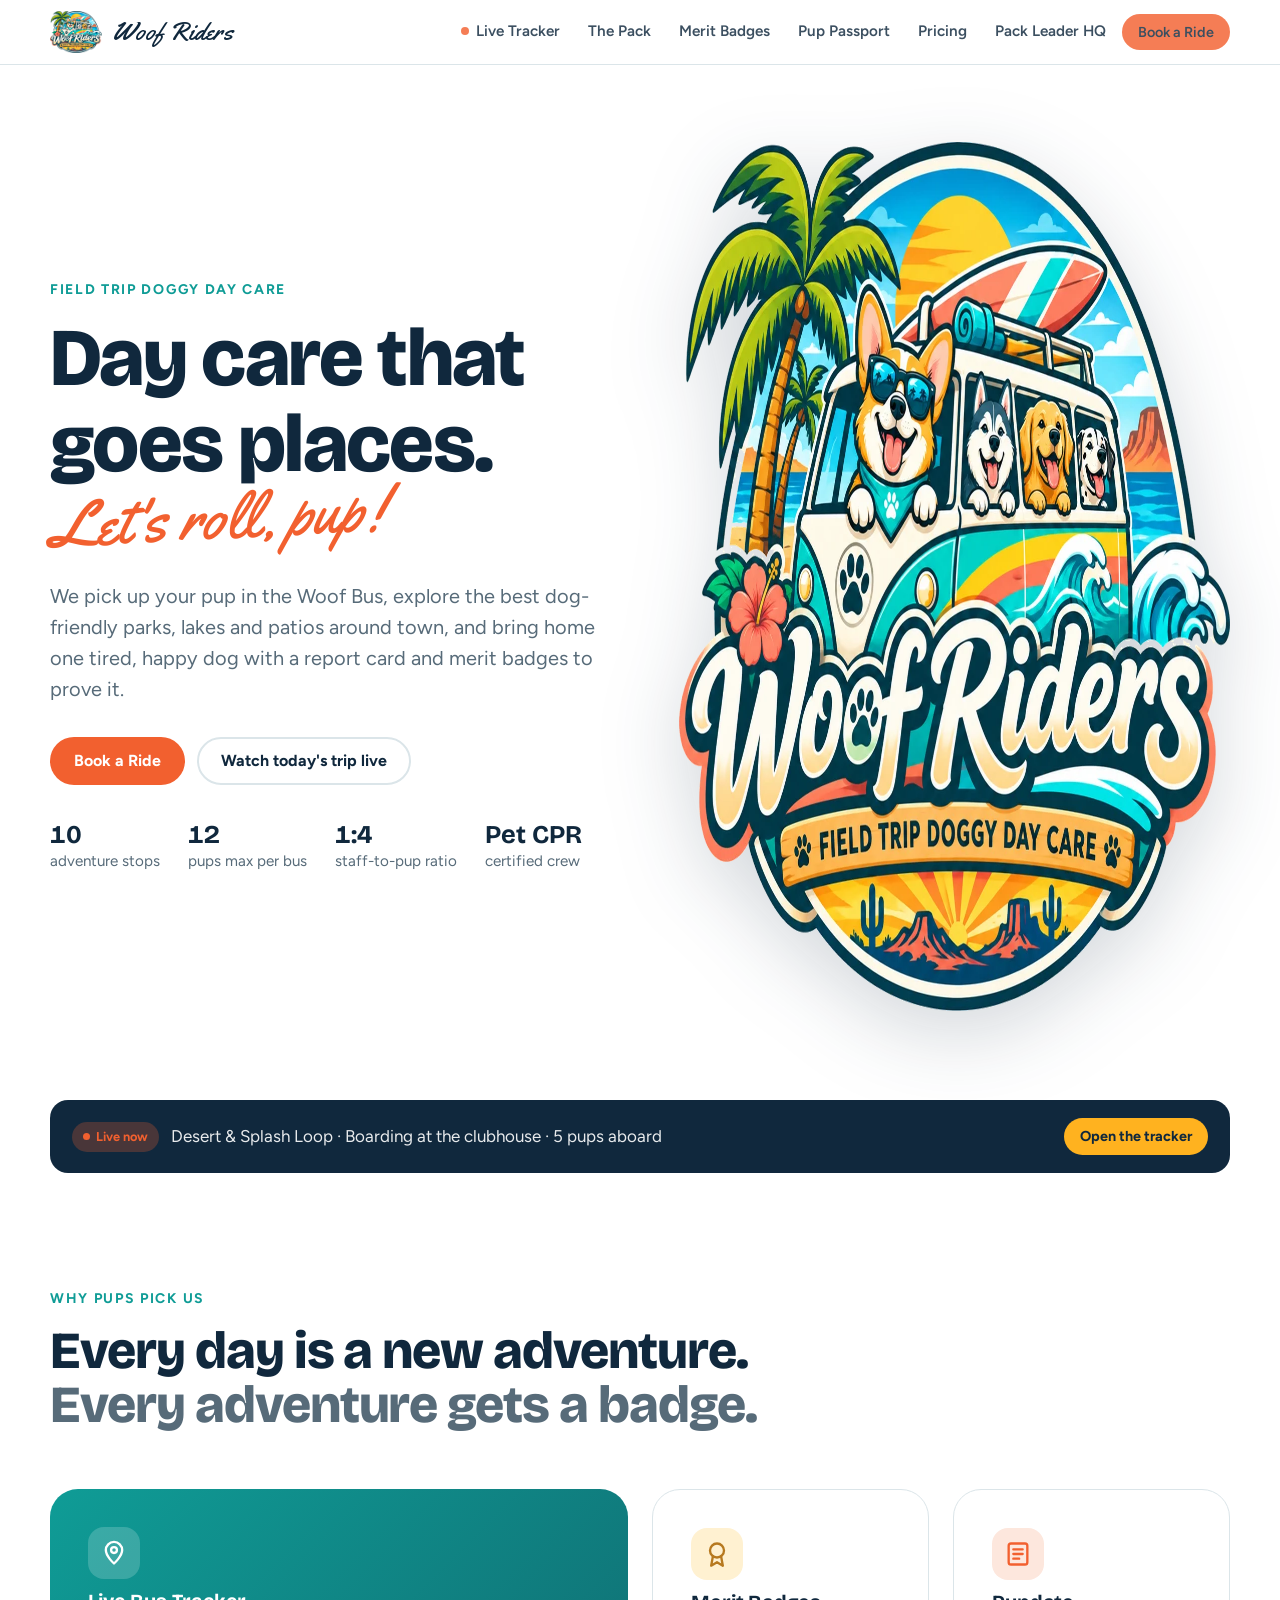
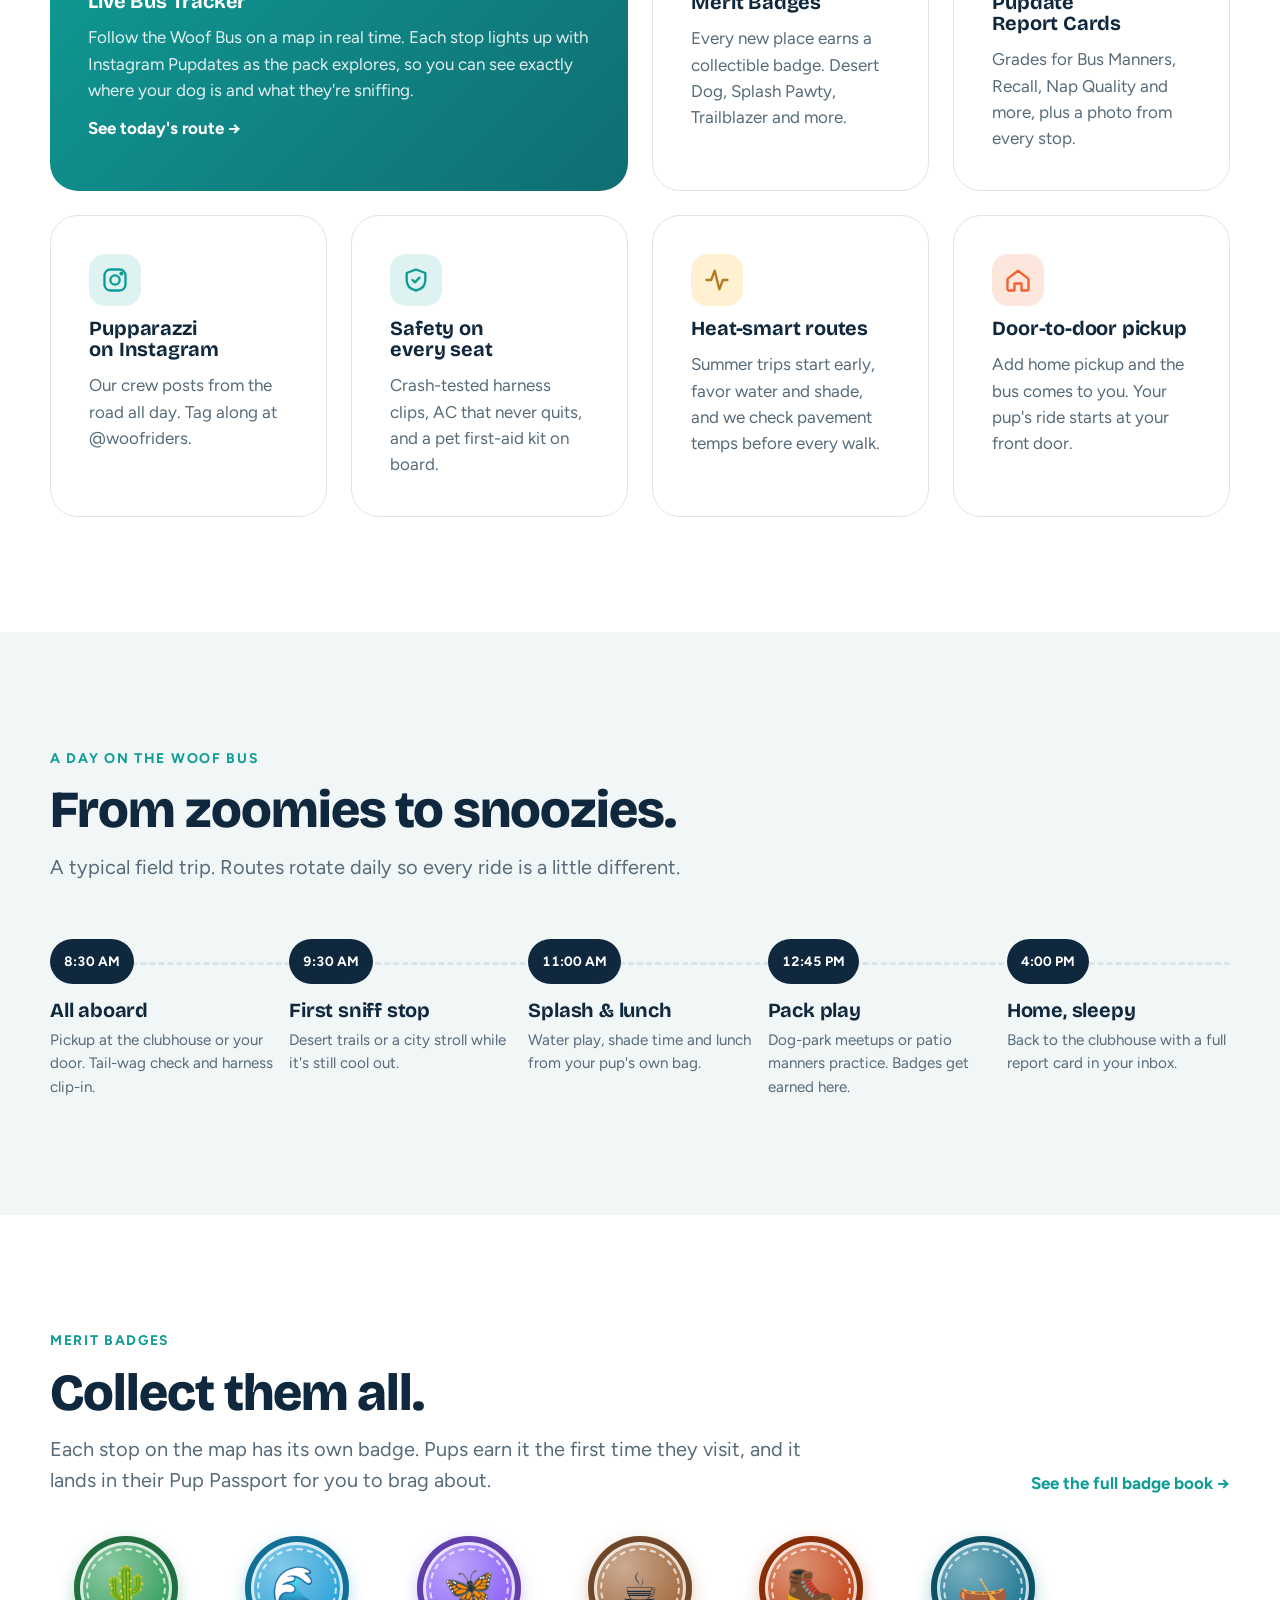
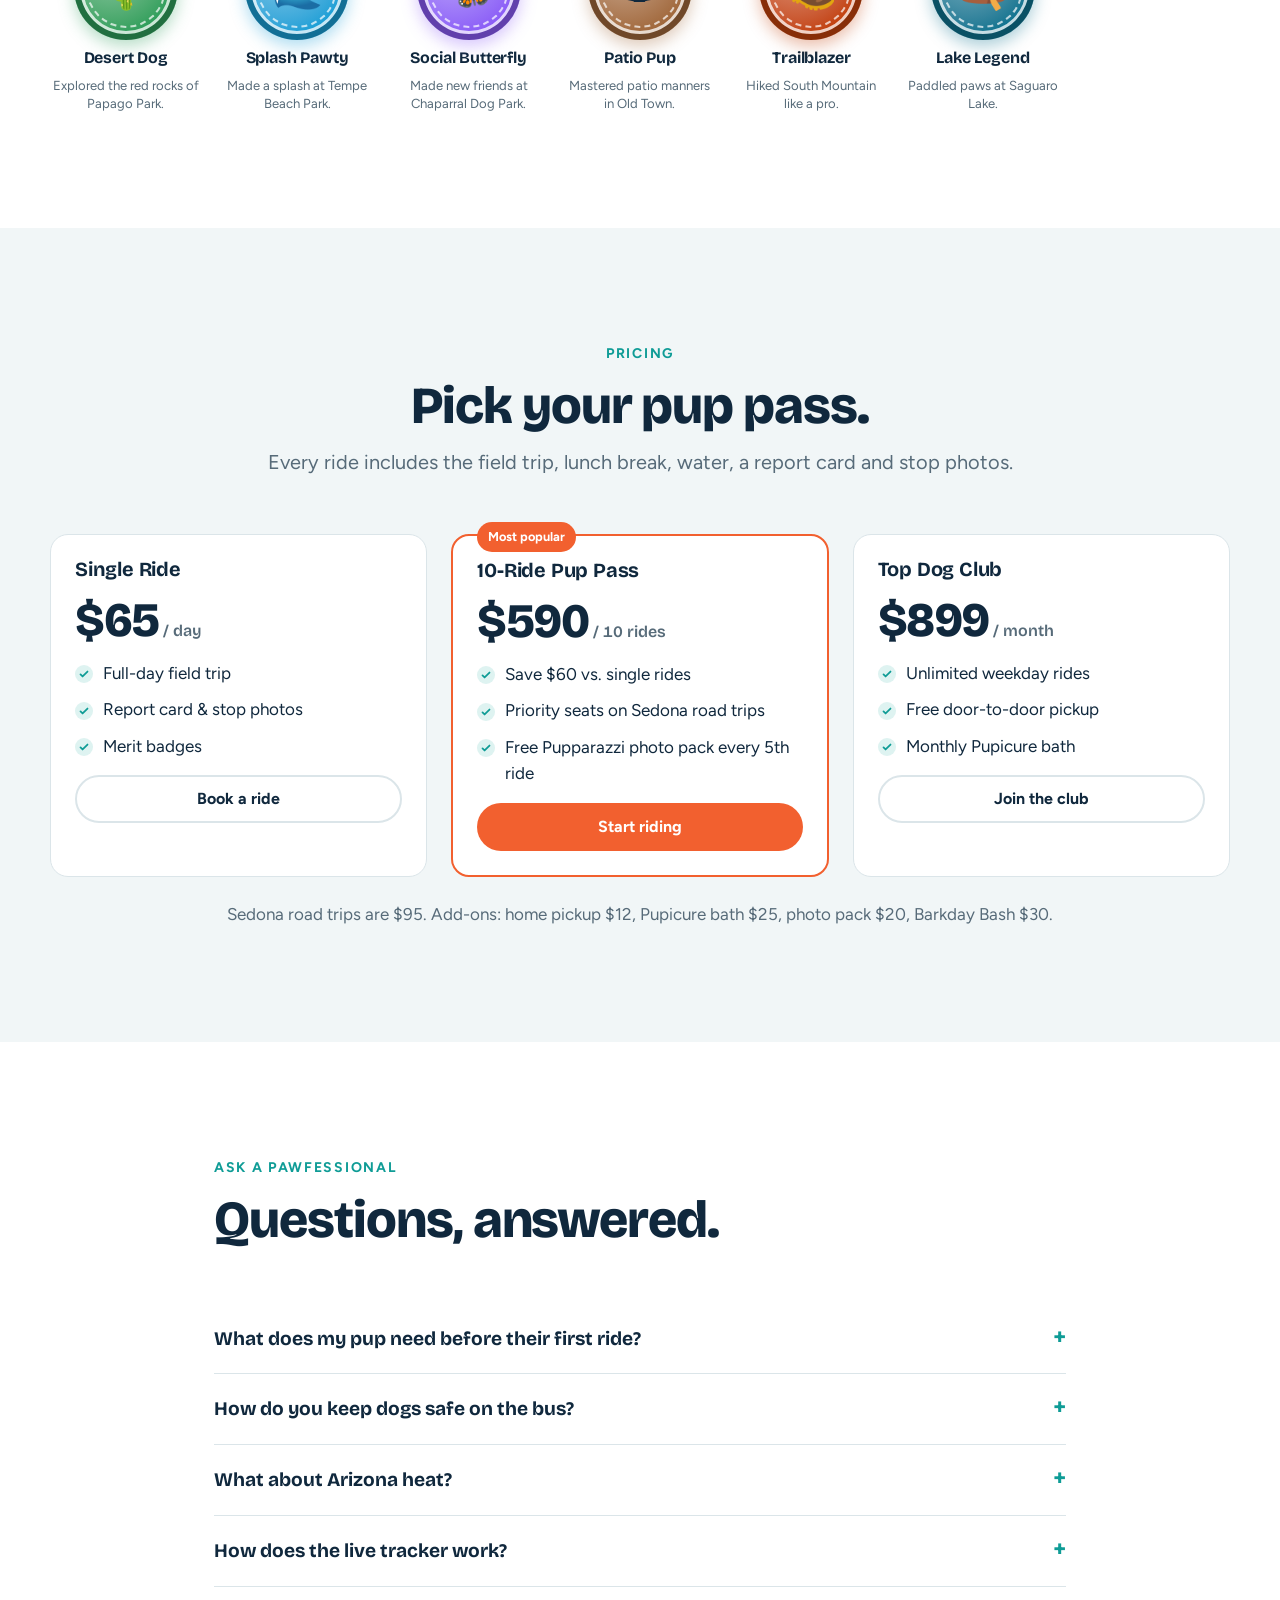
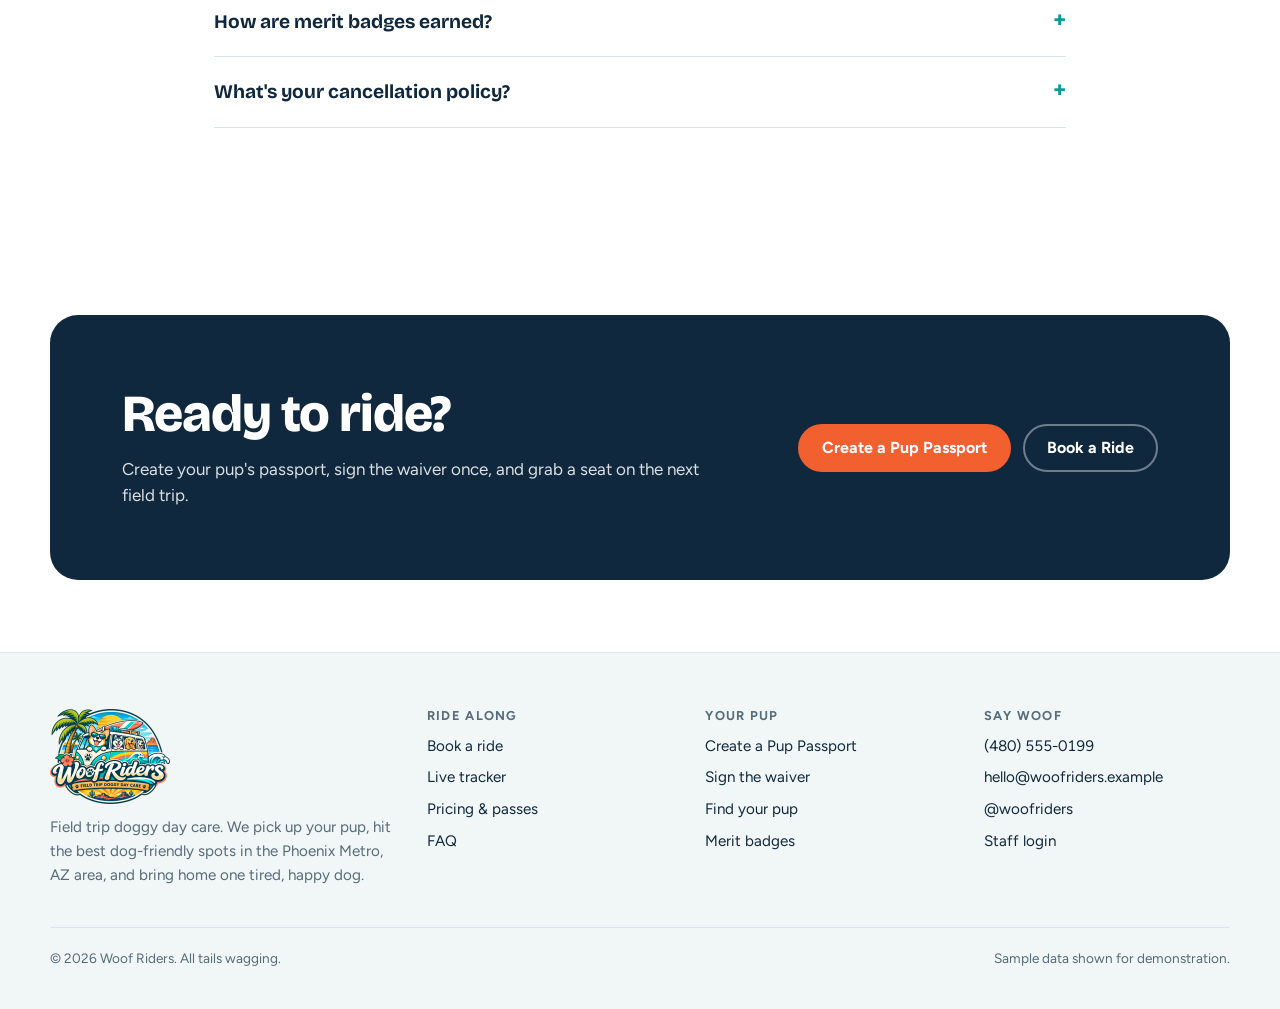
==== index.html @ adb3bfac "Build Woof Riders website Static multi-page site for Woof Riders field trip doggy day care: home, li" ====
<!doctype html>
<html lang="en">
<head>
<meta charset="utf-8">
<meta name="viewport" content="width=device-width, initial-scale=1, viewport-fit=cover">
<title>Woof Riders</title>
<meta name="claude:viewport-fit-sides" content="cover">
<meta name="description" content="Woof Riders is field trip doggy day care: we pick up your pup in the Woof Bus and explore the best dog-friendly spots around town. Live bus tracker, report cards and merit badges.">
<link rel="icon" href="assets/favicon.png">
<link rel="preconnect" href="https://fonts.googleapis.com">
<link rel="preconnect" href="https://fonts.gstatic.com" crossorigin>
<link rel="stylesheet" href="https://fonts.googleapis.com/css2?family=Bricolage+Grotesque:opsz,wght@12..96,600;12..96,700;12..96,800&family=Figtree:wght@400;500;600;700&family=Yellowtail&display=swap">
<link rel="stylesheet" href="css/styles.css">
</head>
<body>
<div id="site-header"></div>

<main>
  <section class="hero">
    <div class="wrap hero-grid">
      <div>
        <p class="eyebrow">Field trip doggy day care</p>
        <h1 style="margin-top:14px">Day care that<br>goes places.<span class="script">Let's roll, pup!</span></h1>
        <p class="lede">We pick up your pup in the Woof Bus, explore the best dog-friendly parks, lakes and patios around town, and bring home one tired, happy dog with a report card and merit badges to prove it.</p>
        <div class="row">
          <a class="btn" href="book.html">Book a Ride</a>
          <a class="btn ghost" href="tracker.html">Watch today's trip live</a>
        </div>
        <div class="trust-row">
          <div><strong class="num">10</strong>adventure stops</div>
          <div><strong class="num">12</strong>pups max per bus</div>
          <div><strong class="num">1:4</strong>staff-to-pup ratio</div>
          <div><strong>Pet CPR</strong>certified crew</div>
        </div>
      </div>
      <div class="hero-art">
        <div class="sun-disc"></div>
        <img src="assets/logo.webp" alt="Woof Riders logo: a corgi in sunglasses, a husky, a golden retriever and a dalmatian riding in a surf van past palm trees and desert mesas" width="1100" height="869">
      </div>
    </div>
  </section>

  <section class="wrap" aria-label="Today's trip">
    <div class="live-strip" id="live-strip">
      <div class="row"><span class="pill live">Live now</span><p id="live-text">Today's field trip is rolling.</p></div>
      <a class="btn small" href="tracker.html">Open the tracker</a>
    </div>
  </section>

  <section class="band">
    <div class="wrap">
      <div class="section-head">
        <p class="eyebrow">Why pups pick us</p>
        <h2>Every day is a new adventure.<br><span class="muted">Every adventure gets a badge.</span></h2>
      </div>
      <div class="grid g4">
        <article class="tile feature">
          <div class="icon"><svg viewBox="0 0 24 24" fill="none" stroke="currentColor" stroke-width="2" stroke-linecap="round" stroke-linejoin="round"><path d="M12 21s-7-6.2-7-11.5a7 7 0 0 1 14 0C19 14.8 12 21 12 21z"/><circle cx="12" cy="9.5" r="2.5"/></svg></div>
          <h3>Live Bus Tracker</h3>
          <p>Follow the Woof Bus on a map in real time. Each stop lights up with Instagram Pupdates as the pack explores, so you can see exactly where your dog is and what they're sniffing.</p>
          <a class="link-arrow" style="color:#fff" href="tracker.html">See today's route</a>
        </article>
        <article class="tile sun">
          <div class="icon"><svg viewBox="0 0 24 24" fill="none" stroke="currentColor" stroke-width="2" stroke-linecap="round" stroke-linejoin="round"><circle cx="12" cy="9" r="6"/><path d="M8.5 14 7 22l5-3 5 3-1.5-8"/></svg></div>
          <h3>Merit Badges</h3>
          <p>Every new place earns a collectible badge. Desert Dog, Splash Pawty, Trailblazer and more.</p>
        </article>
        <article class="tile sunset">
          <div class="icon"><svg viewBox="0 0 24 24" fill="none" stroke="currentColor" stroke-width="2" stroke-linecap="round" stroke-linejoin="round"><rect x="4" y="3" width="16" height="18" rx="2"/><path d="M8 8h8M8 12h8M8 16h5"/></svg></div>
          <h3>Pupdate Report Cards</h3>
          <p>Grades for Bus Manners, Recall, Nap Quality and more, plus a photo from every stop.</p>
        </article>
        <article class="tile">
          <div class="icon"><svg viewBox="0 0 24 24" fill="none" stroke="currentColor" stroke-width="2" stroke-linecap="round" stroke-linejoin="round"><rect x="3" y="3" width="18" height="18" rx="5"/><circle cx="12" cy="12" r="4"/><circle cx="17.5" cy="6.5" r=".8" fill="currentColor"/></svg></div>
          <h3>Pupparazzi on Instagram</h3>
          <p>Our crew posts from the road all day. Tag along at @woofriders.</p>
        </article>
        <article class="tile">
          <div class="icon"><svg viewBox="0 0 24 24" fill="none" stroke="currentColor" stroke-width="2" stroke-linecap="round" stroke-linejoin="round"><path d="M12 3 4 6v6c0 5 3.5 8 8 9 4.5-1 8-4 8-9V6l-8-3z"/><path d="m9 12 2 2 4-4"/></svg></div>
          <h3>Safety on every seat</h3>
          <p>Crash-tested harness clips, AC that never quits, and a pet first-aid kit on board.</p>
        </article>
        <article class="tile sun">
          <div class="icon"><svg viewBox="0 0 24 24" fill="none" stroke="currentColor" stroke-width="2" stroke-linecap="round" stroke-linejoin="round"><path d="M3 12h4l3-8 4 16 3-8h4"/></svg></div>
          <h3>Heat-smart routes</h3>
          <p>Summer trips start early, favor water and shade, and we check pavement temps before every walk.</p>
        </article>
        <article class="tile sunset">
          <div class="icon"><svg viewBox="0 0 24 24" fill="none" stroke="currentColor" stroke-width="2" stroke-linecap="round" stroke-linejoin="round"><path d="M3 11 12 4l9 7v9a1 1 0 0 1-1 1h-5v-6H9v6H4a1 1 0 0 1-1-1z"/></svg></div>
          <h3>Door-to-door pickup</h3>
          <p>Add home pickup and the bus comes to you. Your pup's ride starts at your front door.</p>
        </article>
      </div>
    </div>
  </section>

  <section class="band alt">
    <div class="wrap">
      <div class="section-head">
        <p class="eyebrow">A day on the Woof Bus</p>
        <h2>From zoomies to snoozies.</h2>
        <p class="lede">A typical field trip. Routes rotate daily so every ride is a little different.</p>
      </div>
      <div class="day-line">
        <div class="day-stop"><time>8:30 AM</time><h3>All aboard</h3><p>Pickup at the clubhouse or your door. Tail-wag check and harness clip-in.</p></div>
        <div class="day-stop"><time>9:30 AM</time><h3>First sniff stop</h3><p>Desert trails or a city stroll while it's still cool out.</p></div>
        <div class="day-stop"><time>11:00 AM</time><h3>Splash &amp; lunch</h3><p>Water play, shade time and lunch from your pup's own bag.</p></div>
        <div class="day-stop"><time>12:45 PM</time><h3>Pack play</h3><p>Dog-park meetups or patio manners practice. Badges get earned here.</p></div>
        <div class="day-stop"><time>4:00 PM</time><h3>Home, sleepy</h3><p>Back to the clubhouse with a full report card in your inbox.</p></div>
      </div>
    </div>
  </section>

  <section class="band">
    <div class="wrap">
      <div class="row between" style="align-items:end; margin-bottom:40px">
        <div class="section-head" style="margin-bottom:0">
          <p class="eyebrow">Merit badges</p>
          <h2>Collect them all.</h2>
          <p class="lede">Each stop on the map has its own badge. Pups earn it the first time they visit, and it lands in their Pup Passport for you to brag about.</p>
        </div>
        <a class="link-arrow" href="badges.html">See the full badge book</a>
      </div>
      <div class="badge-grid" id="home-badges"></div>
    </div>
  </section>

  <section class="band alt" id="pricing">
    <div class="wrap">
      <div class="section-head center">
        <p class="eyebrow">Pricing</p>
        <h2>Pick your pup pass.</h2>
        <p class="lede">Every ride includes the field trip, lunch break, water, a report card and stop photos.</p>
      </div>
      <div class="grid g3">
        <div class="card price-card">
          <h3>Single Ride</h3>
          <p class="price num">$65<small> / day</small></p>
          <ul><li>Full-day field trip</li><li>Report card &amp; stop photos</li><li>Merit badges</li></ul>
          <a class="btn ghost" href="book.html">Book a ride</a>
        </div>
        <div class="card price-card best">
          <span class="pill">Most popular</span>
          <h3>10-Ride Pup Pass</h3>
          <p class="price num">$590<small> / 10 rides</small></p>
          <ul><li>Save $60 vs. single rides</li><li>Priority seats on Sedona road trips</li><li>Free Pupparazzi photo pack every 5th ride</li></ul>
          <a class="btn" href="book.html">Start riding</a>
        </div>
        <div class="card price-card">
          <h3>Top Dog Club</h3>
          <p class="price num">$899<small> / month</small></p>
          <ul><li>Unlimited weekday rides</li><li>Free door-to-door pickup</li><li>Monthly Pupicure bath</li></ul>
          <a class="btn ghost" href="book.html">Join the club</a>
        </div>
      </div>
      <p class="muted" style="text-align:center; margin-top:24px">Sedona road trips are $95. Add-ons: home pickup $12, Pupicure bath $25, photo pack $20, Barkday Bash $30.</p>
    </div>
  </section>

  <section class="band" id="faq">
    <div class="wrap" style="max-width:900px">
      <div class="section-head">
        <p class="eyebrow">Ask a Pawfessional</p>
        <h2>Questions, answered.</h2>
      </div>
      <details class="faq"><summary>What does my pup need before their first ride?</summary><p>A Pup Passport (profile), a signed liability waiver, and current Rabies, DHPP and Bordetella vaccines. Pups should be at least 6 months old, spayed or neutered after 7 months, and comfortable around other dogs. Every new rider does a free 30-minute meet-and-greet first.</p></details>
      <details class="faq"><summary>How do you keep dogs safe on the bus?</summary><p>Every seat has a harness clip-in, the bus is climate controlled, and we never leave pups unattended. Our crew is pet CPR and first-aid certified, and we carry water, cooling towels and a full first-aid kit.</p></details>
      <details class="faq"><summary>What about Arizona heat?</summary><p>From May through September we start earlier, choose water and shaded stops, and check pavement temperature before every walk. If it's too hot for paws, the route changes to indoor and water-based fun.</p></details>
      <details class="faq"><summary>How does the live tracker work?</summary><p>The bus shares its location during trips and our crew posts to Instagram at each stop. Those Pupdates appear right on the map, so you can follow the whole day.</p></details>
      <details class="faq"><summary>How are merit badges earned?</summary><p>Each stop has its own badge, earned on a pup's first visit. There are also milestone badges for 1, 5 and 10 rides, and grade badges for top marks on the report card.</p></details>
      <details class="faq"><summary>What's your cancellation policy?</summary><p>Cancel by 6 PM the day before for a full credit. Same-day cancellations are charged half the ride price because your pup's seat was held.</p></details>
    </div>
  </section>

  <section class="band tight">
    <div class="wrap">
      <div class="cta-band">
        <div>
          <h2>Ready to ride?</h2>
          <p>Create your pup's passport, sign the waiver once, and grab a seat on the next field trip.</p>
        </div>
        <div class="row">
          <a class="btn" href="join.html">Create a Pup Passport</a>
          <a class="btn ghost" href="book.html">Book a Ride</a>
        </div>
      </div>
    </div>
  </section>
</main>

<div id="site-footer"></div>
<script src="js/data.js"></script>
<script src="js/app.js"></script>
<script>
(function () {
  const t = WR.liveTrip();
  if (t) {
    const p = WR.progress(t), pts = WR.route(t);
    const pups = t.dogs.filter(WR.dog).length;
    let where;
    if (p.phase === "boarding") where = "Boarding at the clubhouse";
    else if (p.phase === "home") where = "Back at the clubhouse. Everyone's napping";
    else if (p.phase === "driving") where = "Driving to " + WR.loc(pts[p.to]).short;
    else where = "Exploring " + WR.loc(pts[p.at]).short;
    document.getElementById("live-text").textContent = `${t.name} · ${where} · ${pups} pups aboard`;
  } else {
    document.getElementById("live-strip").hidden = true;
  }
  document.getElementById("home-badges").innerHTML = WR.state.badges.filter((b) => b.kind === "place").slice(0, 6).map((b) => WR.medal(b)).join("");
})();
</script>
</body>
</html>
---- css/styles.css ----
/* =========================================================
   Woof Riders — design system
   Layout concept: Apple-style generous whitespace and big
   confident type, warmed up with the logo's beach-meets-desert
   palette. Content sits in a centered 1180px column; bands of
   color span the full width.
   ========================================================= */
:root {
  /* Color */
  --bg: #ffffff;
  --bg-alt: #f1f6f7;          /* cool sea-tinted neutral */
  --surface: #ffffff;
  --ink: #10283d;             /* navy from the logo outline */
  --muted: #576b79;
  --line: #dbe5e9;
  --sea: #0f9c96;             /* van teal */
  --sea-soft: #def3f1;
  --sunset: #f2602f;          /* sunset orange */
  --sunset-soft: #fde7dd;
  --sun: #ffb21f;             /* sun yellow */
  --sun-soft: #fff1d1;
  --good: #1d8a4e;
  --warn: #b7791f;
  --bad: #c2412d;
  --on-accent: #ffffff;
  --shadow: 0 1px 2px rgba(16, 40, 61, .06), 0 8px 28px rgba(16, 40, 61, .08);
  --glass: rgba(255, 255, 255, .78);

  /* Type */
  --font-display: "Bricolage Grotesque", "Figtree", system-ui, sans-serif;
  --font-body: "Figtree", system-ui, -apple-system, "Segoe UI", sans-serif;
  --font-script: "Yellowtail", "Brush Script MT", cursive;

  --step--1: .875rem;
  --step-0: 1.0625rem;
  --step-1: 1.25rem;
  --step-2: clamp(1.5rem, 1.2rem + 1.2vw, 2rem);
  --step-3: clamp(2rem, 1.4rem + 2.4vw, 3.25rem);
  --step-4: clamp(2.6rem, 1.6rem + 4.4vw, 5.25rem);

  --radius: 18px;
  --radius-lg: 28px;
  --wrap: 1180px;
}
@media (prefers-color-scheme: dark) {
  :root:not([data-theme="light"]) {
    --bg: #0a1520; --bg-alt: #0f1d29; --surface: #13263a; --ink: #edf4f7; --muted: #9db1bf;
    --line: #24394c; --sea: #2ec7bf; --sea-soft: #12343a; --sunset: #ff7b4b; --sunset-soft: #3a2219;
    --sun: #ffc548; --sun-soft: #3a2e12; --good: #4cc983; --warn: #e3a94a; --bad: #ff7b66;
    --on-accent: #0a1520; --shadow: 0 1px 2px rgba(0,0,0,.4), 0 10px 30px rgba(0,0,0,.35);
    --glass: rgba(10, 21, 32, .76); color-scheme: dark;
  }
}
:root[data-theme="dark"] {
  --bg: #0a1520; --bg-alt: #0f1d29; --surface: #13263a; --ink: #edf4f7; --muted: #9db1bf;
  --line: #24394c; --sea: #2ec7bf; --sea-soft: #12343a; --sunset: #ff7b4b; --sunset-soft: #3a2219;
  --sun: #ffc548; --sun-soft: #3a2e12; --good: #4cc983; --warn: #e3a94a; --bad: #ff7b66;
  --on-accent: #0a1520; --shadow: 0 1px 2px rgba(0,0,0,.4), 0 10px 30px rgba(0,0,0,.35);
  --glass: rgba(10, 21, 32, .76); color-scheme: dark;
}

*, *::before, *::after { box-sizing: border-box; }
html { -webkit-text-size-adjust: 100%; scroll-behavior: smooth; }
body {
  margin: 0; background: var(--bg); color: var(--ink);
  font-family: var(--font-body); font-size: var(--step-0); line-height: 1.55;
  -webkit-font-smoothing: antialiased; overflow-x: hidden;
}
body::before { content: ""; position: fixed; inset: 0 0 auto; height: env(safe-area-inset-top, 0px); z-index: 60; background: var(--glass); }
img { max-width: 100%; display: block; }
a { color: var(--sea); text-decoration-thickness: .08em; text-underline-offset: .18em; }
h1, h2, h3, h4 { font-family: var(--font-display); line-height: 1.05; letter-spacing: -.02em; margin: 0; text-wrap: balance; }
h1 { font-size: var(--step-4); font-weight: 800; }
h2 { font-size: var(--step-3); font-weight: 800; }
h3 { font-size: var(--step-1); font-weight: 700; letter-spacing: -.01em; }
p { margin: 0; }
:focus-visible { outline: 3px solid var(--sun); outline-offset: 2px; border-radius: 6px; }
.script { font-family: var(--font-script); font-weight: 400; letter-spacing: 0; color: var(--sunset); }
.muted { color: var(--muted); }
.num { font-variant-numeric: tabular-nums; }
.sr-only { position: absolute; width: 1px; height: 1px; overflow: hidden; clip: rect(0 0 0 0); white-space: nowrap; }

/* ---------- layout ---------- */
.wrap {
  max-width: calc(var(--wrap) + 2 * 24px); margin-inline: auto;
  padding-left: max(24px, env(safe-area-inset-left, 0px));
  padding-right: max(24px, env(safe-area-inset-right, 0px));
}
@media (max-width: 520px) {
  .wrap { padding-left: max(16px, env(safe-area-inset-left, 0px)); padding-right: max(16px, env(safe-area-inset-right, 0px)); }
}
.band { padding-block: clamp(64px, 9vw, 128px); }
.band.alt { background: var(--bg-alt); }
.band.tight { padding-block: clamp(40px, 6vw, 72px); }
.stack { display: grid; gap: 16px; }
.stack-lg { display: grid; gap: 32px; }
.row { display: flex; gap: 12px; flex-wrap: wrap; align-items: center; }
.between { justify-content: space-between; }
.grid { display: grid; gap: 24px; }
.g2 { grid-template-columns: repeat(2, minmax(0, 1fr)); }
.g3 { grid-template-columns: repeat(3, minmax(0, 1fr)); }
.g4 { grid-template-columns: repeat(4, minmax(0, 1fr)); }
@media (max-width: 960px) { .g4 { grid-template-columns: repeat(2, minmax(0, 1fr)); } .g3 { grid-template-columns: repeat(2, minmax(0, 1fr)); } }
@media (max-width: 640px) { .g2, .g3, .g4 { grid-template-columns: minmax(0, 1fr); } }
.section-head { display: grid; gap: 14px; max-width: 760px; margin-bottom: clamp(32px, 5vw, 56px); }
.section-head.center { margin-inline: auto; text-align: center; justify-items: center; }
.eyebrow { font-weight: 700; font-size: var(--step--1); letter-spacing: .12em; text-transform: uppercase; color: var(--sea); }
.lede { font-size: var(--step-1); color: var(--muted); max-width: 62ch; }

/* ---------- nav ---------- */
.site-nav {
  position: sticky; top: env(safe-area-inset-top, 0px); z-index: 50;
  background: var(--glass); backdrop-filter: saturate(180%) blur(18px); -webkit-backdrop-filter: saturate(180%) blur(18px);
  border-bottom: 1px solid var(--line);
}
.site-nav .wrap { display: flex; align-items: center; gap: 20px; min-height: 64px; }
.brand { display: flex; align-items: center; gap: 10px; text-decoration: none; color: var(--ink); flex-shrink: 0; }
.brand img { width: 52px; height: auto; }
.brand span { font-family: var(--font-script); font-size: 1.6rem; color: var(--ink); line-height: 1; }
.nav-links { display: flex; gap: 4px; margin-left: auto; align-items: center; }
.nav-links a { color: var(--ink); text-decoration: none; font-size: .95rem; font-weight: 600; padding: 8px 12px; border-radius: 999px; opacity: .82; }
.nav-links a:hover { opacity: 1; background: var(--bg-alt); }
.nav-links a[aria-current="page"] { opacity: 1; color: var(--sea); }
.nav-links .live-link::before { content: ""; display: inline-block; width: 8px; height: 8px; border-radius: 50%; background: var(--sunset); margin-right: 7px; vertical-align: 1px; animation: pulse 1.6s infinite; }
.nav-toggle { display: none; margin-left: auto; background: none; border: 0; color: var(--ink); padding: 10px; cursor: pointer; }
@media (max-width: 1020px) {
  .nav-toggle { display: block; }
  .nav-links { display: none; position: absolute; left: 0; right: 0; top: 100%; flex-direction: column; align-items: stretch; padding: 12px max(16px, env(safe-area-inset-right, 0px)) 20px max(16px, env(safe-area-inset-left, 0px)); background: var(--bg); border-bottom: 1px solid var(--line); box-shadow: var(--shadow); }
  .nav-links.open { display: flex; }
  .nav-links a { padding: 12px 14px; font-size: 1.05rem; }
  .nav-links .btn { margin-top: 6px; justify-content: center; }
}

/* ---------- buttons ---------- */
.btn {
  display: inline-flex; align-items: center; gap: 8px; justify-content: center;
  font: 700 1rem/1 var(--font-body); padding: 14px 22px; border-radius: 999px; border: 2px solid transparent;
  cursor: pointer; text-decoration: none; transition: transform .15s ease, background .15s ease, box-shadow .15s ease;
  background: var(--sunset); color: var(--on-accent);
}
.btn:hover { transform: translateY(-1px); box-shadow: 0 6px 18px color-mix(in srgb, var(--sunset) 35%, transparent); }
.btn:active { transform: translateY(0); }
.btn.sea { background: var(--sea); }
.btn.sea:hover { box-shadow: 0 6px 18px color-mix(in srgb, var(--sea) 35%, transparent); }
.btn.ghost { background: transparent; color: var(--ink); border-color: var(--line); }
.btn.ghost:hover { border-color: var(--ink); box-shadow: none; }
.btn.small { padding: 9px 14px; font-size: .9rem; }
.btn[disabled] { opacity: .45; cursor: not-allowed; transform: none; box-shadow: none; }
.link-arrow { font-weight: 700; color: var(--sea); text-decoration: none; }
.link-arrow::after { content: " \2192"; }
.link-arrow:hover { text-decoration: underline; }

/* ---------- surfaces ---------- */
.card { background: var(--surface); border: 1px solid var(--line); border-radius: var(--radius); padding: 24px; min-width: 0; }
.card.raised { box-shadow: var(--shadow); border-color: transparent; }
.pill { display: inline-flex; align-items: center; gap: 6px; padding: 5px 11px; border-radius: 999px; font-size: .8rem; font-weight: 700; background: var(--bg-alt); color: var(--ink); white-space: nowrap; }
.pill.live { background: var(--sunset-soft); color: var(--sunset); }
.pill.live::before { content: ""; width: 7px; height: 7px; border-radius: 50%; background: currentColor; animation: pulse 1.6s infinite; }
.pill.good { background: color-mix(in srgb, var(--good) 15%, transparent); color: var(--good); }
.pill.warn { background: color-mix(in srgb, var(--warn) 18%, transparent); color: var(--warn); }
.pill.bad { background: color-mix(in srgb, var(--bad) 15%, transparent); color: var(--bad); }
.pill.sea { background: var(--sea-soft); color: var(--sea); }
@keyframes pulse { 0%, 100% { opacity: 1; } 50% { opacity: .35; } }

/* ---------- hero ---------- */
.hero { padding-block: clamp(40px, 6vw, 88px) clamp(48px, 7vw, 96px); overflow: hidden; position: relative; }
.hero-grid { display: grid; grid-template-columns: minmax(0, 1.05fr) minmax(0, 1fr); gap: clamp(24px, 4vw, 64px); align-items: center; }
.hero h1 .script { display: block; font-size: .78em; margin-top: .08em; transform: rotate(-3deg); transform-origin: left; }
.hero .lede { margin-top: 22px; }
.hero .row { margin-top: 32px; }
.hero-art { position: relative; }
.hero-art img { width: 100%; filter: drop-shadow(0 24px 40px rgba(16, 40, 61, .18)); animation: cruise 6s ease-in-out infinite; }
.hero-art .sun-disc { position: absolute; inset: 8% 10% auto auto; width: 70%; aspect-ratio: 1; max-width: 100%; border-radius: 50%; background: radial-gradient(circle, var(--sun-soft) 0%, transparent 70%); z-index: -1; }
@keyframes cruise { 0%, 100% { transform: translateY(0) rotate(0deg); } 50% { transform: translateY(-8px) rotate(-.6deg); } }
@media (max-width: 860px) { .hero-grid { grid-template-columns: minmax(0, 1fr); } .hero-art { max-width: 520px; margin-inline: auto; } }
.trust-row { display: flex; gap: 28px; flex-wrap: wrap; margin-top: 36px; color: var(--muted); font-size: .95rem; }
.trust-row strong { display: block; font-family: var(--font-display); font-size: 1.6rem; color: var(--ink); line-height: 1.1; }

/* live strip under hero */
.live-strip { display: flex; gap: 16px; align-items: center; flex-wrap: wrap; justify-content: space-between; padding: 18px 22px; border-radius: var(--radius); background: var(--ink); color: var(--bg); }
.live-strip .pill.live { background: color-mix(in srgb, var(--sunset) 25%, transparent); }
.live-strip p { color: inherit; opacity: .9; }
.live-strip .btn { background: var(--sun); color: #10283d; }

/* ---------- feature tiles ---------- */
.tile { border-radius: var(--radius-lg); padding: clamp(24px, 3vw, 40px); background: var(--surface); border: 1px solid var(--line); display: grid; gap: 12px; align-content: start; min-width: 0; }
.tile .icon { width: 52px; height: 52px; border-radius: 16px; display: grid; place-items: center; background: var(--sea-soft); color: var(--sea); }
.tile .icon svg { width: 28px; height: 28px; }
.tile.sun .icon { background: var(--sun-soft); color: var(--warn); }
.tile.sunset .icon { background: var(--sunset-soft); color: var(--sunset); }
.tile p { color: var(--muted); }
.tile.feature { grid-column: span 2; background: linear-gradient(135deg, var(--sea) 0%, color-mix(in srgb, var(--sea) 60%, var(--ink)) 100%); color: #fff; border: 0; }
.tile.feature p { color: rgba(255,255,255,.88); }
.tile.feature .icon { background: rgba(255,255,255,.18); color: #fff; }
@media (max-width: 960px) { .tile.feature { grid-column: span 2; } }
@media (max-width: 640px) { .tile.feature { grid-column: auto; } }

/* how a day works: real timeline, so numbering means something */
.day-line { display: grid; grid-template-columns: repeat(5, minmax(0, 1fr)); gap: 16px; position: relative; }
.day-line::before { content: ""; position: absolute; left: 0; right: 0; top: 23px; border-top: 3px dashed var(--line); }
.day-stop { position: relative; display: grid; gap: 8px; align-content: start; }
.day-stop time { justify-self: start; background: var(--ink); color: var(--bg); font-weight: 700; font-size: .85rem; padding: 12px 14px; border-radius: 999px; position: relative; font-variant-numeric: tabular-nums; }
.day-stop h3 { margin-top: 8px; }
.day-stop p { color: var(--muted); font-size: .95rem; }
@media (max-width: 860px) {
  .day-line { grid-template-columns: minmax(0, 1fr); gap: 22px; }
  .day-line::before { left: 34px; right: auto; top: 0; bottom: 0; border-top: 0; border-left: 3px dashed var(--line); }
  .day-stop { grid-template-columns: 76px minmax(0, 1fr); column-gap: 16px; }
  .day-stop time { grid-row: span 2; justify-self: center; padding: 10px; }
  .day-stop h3 { margin-top: 0; }
}

/* ---------- merit badges ---------- */
.badge-grid { display: grid; gap: 20px; grid-template-columns: repeat(auto-fill, minmax(150px, 1fr)); }
.badge-grid.compact { grid-template-columns: repeat(auto-fill, minmax(112px, 1fr)); gap: 14px; }
.badge { display: grid; justify-items: center; text-align: center; gap: 10px; min-width: 0; }
.medal {
  --c: var(--sea);
  width: 104px; height: 104px; border-radius: 50%; display: grid; place-items: center; position: relative;
  background: radial-gradient(circle at 35% 30%, color-mix(in srgb, var(--c) 55%, #fff) 0%, var(--c) 70%);
  box-shadow: inset 0 0 0 6px color-mix(in srgb, var(--c) 70%, #000), inset 0 0 0 9px rgba(255,255,255,.75), 0 6px 16px color-mix(in srgb, var(--c) 35%, transparent);
  font-size: 2.6rem; line-height: 1;
}
.medal::after { content: ""; position: absolute; inset: 12px; border-radius: 50%; border: 2px dashed rgba(255,255,255,.7); }
.compact .medal { width: 80px; height: 80px; font-size: 2rem; }
.compact .medal::after { inset: 10px; }
.badge.locked .medal { filter: grayscale(1); opacity: .32; }
.badge.locked .medal::before { content: "\1F512"; position: absolute; right: -2px; bottom: -2px; font-size: 1.1rem; background: var(--surface); border-radius: 50%; padding: 4px; filter: none; }
.badge h4 { font-family: var(--font-display); font-size: 1rem; letter-spacing: -.01em; }
.badge small { color: var(--muted); font-size: .82rem; line-height: 1.35; }
.badge.new .medal { animation: pop .7s cubic-bezier(.2, 1.6, .4, 1); }
@keyframes pop { 0% { transform: scale(.4) rotate(-20deg); } 100% { transform: scale(1) rotate(0); } }

/* ---------- pricing ---------- */
.price-card { display: grid; gap: 16px; align-content: start; }
.price-card .price { font-family: var(--font-display); font-size: 3rem; font-weight: 800; line-height: 1; letter-spacing: -.03em; }
.price-card .price small { font-size: 1rem; font-weight: 600; color: var(--muted); letter-spacing: 0; }
.price-card ul { margin: 0; padding: 0; list-style: none; display: grid; gap: 10px; }
.price-card li { padding-left: 28px; position: relative; }
.price-card li::before { content: ""; position: absolute; left: 0; top: .3em; width: 18px; height: 18px; border-radius: 50%; background: var(--sea-soft) url("data:image/svg+xml,%3Csvg xmlns='http://www.w3.org/2000/svg' viewBox='0 0 20 20'%3E%3Cpath d='M5 10.5l3 3 7-7' fill='none' stroke='%230f9c96' stroke-width='2.5' stroke-linecap='round' stroke-linejoin='round'/%3E%3C/svg%3E") center/14px no-repeat; }
.price-card.best { border: 2px solid var(--sunset); position: relative; }
.price-card.best .pill { position: absolute; top: -14px; left: 24px; background: var(--sunset); color: var(--on-accent); }

/* ---------- quotes / faq ---------- */
.quote { display: grid; gap: 16px; align-content: space-between; }
.quote blockquote { margin: 0; font-size: 1.15rem; line-height: 1.5; }
.quote cite { font-style: normal; font-weight: 700; display: flex; gap: 12px; align-items: center; }
.quote cite span { font-weight: 500; color: var(--muted); display: block; font-size: .9rem; }
.avatar { width: 44px; height: 44px; border-radius: 50%; display: grid; place-items: center; font-size: 1.4rem; background: var(--sun-soft); flex-shrink: 0; overflow: hidden; }
.avatar img { width: 100%; height: 100%; object-fit: cover; }
details.faq { border-bottom: 1px solid var(--line); padding-block: 20px; }
details.faq summary { cursor: pointer; list-style: none; font-family: var(--font-display); font-weight: 700; font-size: 1.2rem; display: flex; justify-content: space-between; gap: 16px; }
details.faq summary::-webkit-details-marker { display: none; }
details.faq summary::after { content: "+"; color: var(--sea); font-size: 1.6rem; line-height: 1; transition: transform .2s; }
details.faq[open] summary::after { transform: rotate(45deg); }
details.faq p { margin-top: 12px; color: var(--muted); max-width: 70ch; }

/* ---------- CTA band ---------- */
.cta-band { background: var(--ink); color: var(--bg); border-radius: var(--radius-lg); padding: clamp(32px, 6vw, 72px); display: grid; grid-template-columns: minmax(0, 1.4fr) minmax(0, 1fr); gap: 32px; align-items: center; overflow: hidden; position: relative; }
.cta-band h2 { color: inherit; }
.cta-band p { opacity: .85; margin-top: 14px; }
.cta-band .row { justify-content: flex-end; }
.cta-band .btn.ghost { color: var(--bg); border-color: color-mix(in srgb, var(--bg) 40%, transparent); }
@media (max-width: 760px) { .cta-band { grid-template-columns: minmax(0, 1fr); } .cta-band .row { justify-content: flex-start; } }

/* ---------- page header ---------- */
.page-head { padding-block: clamp(40px, 6vw, 80px) clamp(24px, 4vw, 40px); }
.page-head .lede { margin-top: 16px; }

/* ---------- forms ---------- */
.form-card { background: var(--surface); border: 1px solid var(--line); border-radius: var(--radius-lg); padding: clamp(20px, 4vw, 40px); }
fieldset { border: 0; padding: 0; margin: 0; display: grid; gap: 18px; min-width: 0; }
legend { font-family: var(--font-display); font-weight: 800; font-size: var(--step-2); letter-spacing: -.02em; margin-bottom: 4px; padding: 0; }
.fields { display: grid; gap: 16px; grid-template-columns: repeat(2, minmax(0, 1fr)); }
.fields .full { grid-column: 1 / -1; }
@media (max-width: 640px) { .fields { grid-template-columns: minmax(0, 1fr); } }
.field { display: grid; gap: 6px; min-width: 0; }
.field label, .label { font-weight: 700; font-size: .92rem; }
.field .hint { font-size: .85rem; color: var(--muted); }
input[type="text"], input[type="email"], input[type="tel"], input[type="number"], input[type="date"], input[type="url"], input[type="password"], select, textarea {
  font: inherit; font-size: 1rem; color: var(--ink); background: var(--bg); border: 1.5px solid var(--line); border-radius: 12px; padding: 12px 14px; width: 100%; min-width: 0;
}
textarea { min-height: 96px; resize: vertical; }
input:focus, select:focus, textarea:focus { outline: none; border-color: var(--sea); box-shadow: 0 0 0 4px color-mix(in srgb, var(--sea) 20%, transparent); }
input:user-invalid, select:user-invalid, textarea:user-invalid { border-color: var(--bad); }
.check { display: flex; gap: 12px; align-items: flex-start; font-size: .97rem; cursor: pointer; }
.check input { width: 20px; height: 20px; margin-top: 2px; accent-color: var(--sea); flex-shrink: 0; }
.choice-grid { display: grid; gap: 12px; grid-template-columns: repeat(auto-fill, minmax(200px, 1fr)); }
.choice { position: relative; }
.choice input { position: absolute; opacity: 0; inset: 0; cursor: pointer; }
.choice .face { border: 2px solid var(--line); border-radius: 16px; padding: 16px; display: grid; gap: 4px; background: var(--bg); transition: border-color .15s, background .15s; height: 100%; }
.choice input:checked + .face { border-color: var(--sea); background: var(--sea-soft); }
.choice input:focus-visible + .face { outline: 3px solid var(--sun); outline-offset: 2px; }
.choice input:disabled + .face { opacity: .45; }
.choice .face strong { font-family: var(--font-display); }
.choice .face small { color: var(--muted); }
.chips { display: flex; flex-wrap: wrap; gap: 8px; }
.chip { position: relative; }
.chip input { position: absolute; opacity: 0; inset: 0; cursor: pointer; }
.chip span { display: inline-block; padding: 8px 14px; border-radius: 999px; border: 1.5px solid var(--line); font-weight: 600; font-size: .92rem; background: var(--bg); }
.chip input:checked + span { background: var(--ink); color: var(--bg); border-color: var(--ink); }
.chip input:focus-visible + span { outline: 3px solid var(--sun); outline-offset: 2px; }
.photo-drop { display: grid; place-items: center; gap: 8px; text-align: center; border: 2px dashed var(--line); border-radius: 18px; padding: 20px; cursor: pointer; color: var(--muted); min-height: 160px; background: var(--bg); position: relative; overflow: hidden; }
.photo-drop:hover { border-color: var(--sea); }
.photo-drop img { position: absolute; inset: 0; width: 100%; height: 100%; object-fit: cover; }
.photo-drop input { position: absolute; inset: 0; opacity: 0; cursor: pointer; }

/* stepper */
.steps { display: flex; gap: 8px; flex-wrap: wrap; margin-bottom: 28px; padding: 0; list-style: none; counter-reset: s; }
.steps li { counter-increment: s; display: flex; align-items: center; gap: 8px; font-weight: 700; font-size: .92rem; color: var(--muted); padding: 8px 14px 8px 8px; border-radius: 999px; background: var(--bg-alt); }
.steps li::before { content: counter(s); width: 26px; height: 26px; border-radius: 50%; display: grid; place-items: center; background: var(--line); color: var(--ink); font-size: .85rem; }
.steps li.active { color: var(--ink); background: var(--sea-soft); }
.steps li.active::before { background: var(--sea); color: #fff; }
.steps li.done::before { content: "\2713"; background: var(--good); color: #fff; }

/* waiver */
.waiver-text { max-height: 380px; overflow: auto; border: 1px solid var(--line); border-radius: 14px; padding: 20px 22px; background: var(--bg-alt); font-size: .95rem; }
.waiver-text h4 { font-family: var(--font-display); font-size: 1.05rem; margin: 18px 0 6px; }
.waiver-text h4:first-child { margin-top: 0; }
.waiver-text p { margin-bottom: 8px; color: var(--ink); }
.initial-row { display: grid; grid-template-columns: minmax(0, 1fr) 90px; gap: 14px; align-items: center; padding-block: 12px; border-bottom: 1px solid var(--line); }
.initial-row input { text-align: center; text-transform: uppercase; font-weight: 700; letter-spacing: .1em; }
.sig-pad { position: relative; border: 2px solid var(--line); border-radius: 16px; background: var(--bg); touch-action: none; }
.sig-pad canvas { width: 100%; height: 170px; display: block; cursor: crosshair; }
.sig-pad .sig-line { position: absolute; left: 24px; right: 24px; bottom: 40px; border-bottom: 1.5px solid var(--line); pointer-events: none; }
.sig-pad .sig-x { position: absolute; left: 24px; bottom: 44px; color: var(--muted); font-weight: 700; pointer-events: none; }
.sig-pad .clear { position: absolute; right: 10px; top: 10px; }

/* ---------- tables ---------- */
.table-wrap { overflow-x: auto; border: 1px solid var(--line); border-radius: var(--radius); background: var(--surface); }
table { width: 100%; border-collapse: collapse; font-size: .95rem; }
th, td { text-align: left; padding: 12px 16px; border-bottom: 1px solid var(--line); vertical-align: middle; }
th { font-size: .78rem; text-transform: uppercase; letter-spacing: .08em; color: var(--muted); background: var(--bg-alt); white-space: nowrap; }
tr:last-child td { border-bottom: 0; }
td.num, th.num { text-align: right; font-variant-numeric: tabular-nums; }

/* ---------- tabs ---------- */
.tabs { display: flex; gap: 6px; flex-wrap: wrap; padding: 6px; background: var(--bg-alt); border-radius: 999px; width: fit-content; max-width: 100%; }
.tabs button { font: 700 .95rem var(--font-body); border: 0; background: transparent; color: var(--muted); padding: 10px 18px; border-radius: 999px; cursor: pointer; }
.tabs button[aria-selected="true"] { background: var(--surface); color: var(--ink); box-shadow: var(--shadow); }

/* ---------- map + tracker ---------- */
.tracker { display: grid; grid-template-columns: minmax(0, 1fr) 400px; gap: 0; border: 1px solid var(--line); border-radius: var(--radius-lg); overflow: hidden; background: var(--surface); }
.map { height: 640px; background: var(--sea-soft); position: relative; z-index: 1; }
.map.short { height: 360px; }
.leaflet-container { font-family: var(--font-body); background: linear-gradient(160deg, var(--sea-soft), var(--sun-soft)); }
.leaflet-popup-content-wrapper, .leaflet-popup-tip { background: var(--surface); color: var(--ink); }
.leaflet-popup-content { margin: 14px 16px; font-size: .95rem; line-height: 1.45; }
.leaflet-popup-content h4 { font-family: var(--font-display); font-size: 1.1rem; margin-bottom: 4px; }
.leaflet-container a.leaflet-popup-close-button { color: var(--muted); }
.feed { border-left: 1px solid var(--line); display: grid; grid-template-rows: auto minmax(0, 1fr); max-height: 640px; min-width: 0; }
.feed-head { padding: 18px 20px; border-bottom: 1px solid var(--line); display: grid; gap: 10px; }
.feed-list { overflow-y: auto; padding: 16px; display: grid; gap: 16px; align-content: start; grid-auto-rows: max-content; }
@media (max-width: 980px) {
  .tracker { grid-template-columns: minmax(0, 1fr); }
  .map { height: 440px; }
  .feed { border-left: 0; border-top: 1px solid var(--line); max-height: none; }
  .feed-list { max-height: 720px; }
}
.stop-marker { width: 40px; height: 40px; border-radius: 50%; display: grid; place-items: center; font-size: 1.25rem; background: var(--surface); border: 3px solid var(--line); box-shadow: var(--shadow); }
.stop-marker.done { border-color: var(--sea); }
.stop-marker.here { border-color: var(--sunset); animation: ring 1.6s infinite; }
.stop-marker.next { border-style: dashed; }
@keyframes ring { 0% { box-shadow: 0 0 0 0 color-mix(in srgb, var(--sunset) 55%, transparent); } 100% { box-shadow: 0 0 0 16px transparent; } }
.bus-marker { width: 54px; height: 54px; border-radius: 50%; background: var(--sun); display: grid; place-items: center; box-shadow: 0 6px 18px rgba(0,0,0,.25); border: 3px solid #fff; font-size: 1.7rem; }
.bus-marker img { width: 46px; height: 46px; object-fit: contain; }
.trip-progress { display: grid; grid-template-columns: repeat(var(--n, 5), minmax(0, 1fr)); gap: 4px; }
.trip-progress span { height: 6px; border-radius: 3px; background: var(--line); }
.trip-progress span.done { background: var(--sea); }
.trip-progress span.here { background: var(--sunset); }

/* posts (instagram-style) */
.post { border: 1px solid var(--line); border-radius: 16px; overflow: hidden; background: var(--surface); min-width: 0; }
.post-head { display: flex; align-items: center; gap: 10px; padding: 10px 12px; }
.post-head .avatar { width: 32px; height: 32px; font-size: 1rem; background: var(--ink); }
.post-head .avatar img { padding: 2px; object-fit: contain; }
.post-head strong { font-size: .9rem; display: block; }
.post-head small { color: var(--muted); font-size: .8rem; }
.post-art { aspect-ratio: 1 / 1; max-width: 100%; width: 100%; position: relative; overflow: hidden; }
.post-art img { width: 100%; height: 100%; object-fit: cover; }
.post-body { padding: 10px 14px 14px; display: grid; gap: 6px; font-size: .93rem; }
.post-body .likes { font-weight: 700; }
.post-body .where { color: var(--sea); font-weight: 700; font-size: .85rem; }
.post .instagram-media { margin: 0 !important; min-width: 0 !important; width: 100% !important; border: 0 !important; }

/* scene art used as a photo placeholder */
.scene { position: absolute; inset: 0; display: grid; place-items: center; }
.scene .big { font-size: clamp(3rem, 12vw, 5.5rem); filter: drop-shadow(0 8px 12px rgba(0,0,0,.18)); position: relative; z-index: 2; }
.scene .tag { position: absolute; left: 10px; bottom: 10px; z-index: 3; background: rgba(0,0,0,.45); color: #fff; font-size: .72rem; font-weight: 700; padding: 4px 8px; border-radius: 999px; }

/* ---------- pup profile ---------- */
.pup-hero { display: grid; grid-template-columns: 260px minmax(0, 1fr); gap: clamp(24px, 4vw, 56px); align-items: center; }
.pup-photo { width: 100%; max-width: 260px; aspect-ratio: 1; border-radius: 40% 60% 55% 45% / 50% 45% 55% 50%; overflow: hidden; position: relative; background: var(--sun-soft); box-shadow: var(--shadow); }
.pup-photo img { width: 100%; height: 100%; object-fit: cover; }
.pup-photo .scene .big { font-size: 6rem; }
@media (max-width: 720px) { .pup-hero { grid-template-columns: minmax(0, 1fr); } .pup-photo { max-width: 200px; } }
.stat-row { display: flex; gap: clamp(20px, 4vw, 44px); flex-wrap: wrap; margin-top: 22px; }
.stat strong { display: block; font-family: var(--font-display); font-size: 2.2rem; line-height: 1; font-variant-numeric: tabular-nums; letter-spacing: -.02em; }
.stat span { color: var(--muted); font-size: .9rem; font-weight: 600; }
.report { display: grid; grid-template-columns: minmax(0, 1fr) minmax(0, 1fr); gap: 24px; }
@media (max-width: 860px) { .report { grid-template-columns: minmax(0, 1fr); } }
.report-card { background: var(--surface); border: 1px solid var(--line); border-radius: var(--radius-lg); overflow: hidden; }
.report-card header { padding: 20px 24px; background: var(--ink); color: var(--bg); display: flex; justify-content: space-between; gap: 12px; flex-wrap: wrap; align-items: center; }
.report-card header h3 { color: inherit; }
.report-card header .script { color: var(--sun); font-size: 1.5rem; }
.grade-row { display: grid; grid-template-columns: minmax(0, 1fr) auto 56px; gap: 14px; align-items: center; padding: 14px 24px; border-bottom: 1px solid var(--line); }
.grade-row .paws { letter-spacing: 2px; font-size: .95rem; color: var(--sea); white-space: nowrap; }
.grade-row .paws .off { opacity: .2; }
.grade { font-family: var(--font-display); font-weight: 800; font-size: 1.4rem; text-align: center; border-radius: 12px; padding: 4px 0; font-variant-numeric: tabular-nums; }
.grade.A { background: color-mix(in srgb, var(--good) 15%, transparent); color: var(--good); }
.grade.B { background: var(--sea-soft); color: var(--sea); }
.grade.C { background: var(--sun-soft); color: var(--warn); }
.grade.D { background: var(--sunset-soft); color: var(--sunset); }
.report-note { padding: 18px 24px 24px; display: grid; gap: 8px; }
.report-note .script { font-size: 1.6rem; }
.report-facts { display: flex; gap: 10px; flex-wrap: wrap; padding: 0 24px 22px; }
.stop-photos { display: grid; gap: 14px; grid-template-columns: repeat(2, minmax(0, 1fr)); align-content: start; }
.stop-photo { border-radius: 16px; overflow: hidden; border: 1px solid var(--line); background: var(--surface); min-width: 0; }
.stop-photo .post-art { aspect-ratio: 4 / 3; }
.stop-photo footer { padding: 10px 12px; display: flex; gap: 8px; justify-content: space-between; align-items: center; font-size: .88rem; }
.stop-photo footer strong { min-width: 0; overflow: hidden; text-overflow: ellipsis; white-space: nowrap; }
.trip-pick { display: flex; gap: 8px; overflow-x: auto; padding-bottom: 6px; }
.trip-pick button { flex-shrink: 0; font: 600 .9rem var(--font-body); border: 1.5px solid var(--line); background: var(--surface); color: var(--ink); padding: 10px 14px; border-radius: 14px; cursor: pointer; text-align: left; }
.trip-pick button small { display: block; color: var(--muted); font-weight: 500; }
.trip-pick button[aria-pressed="true"] { border-color: var(--sea); background: var(--sea-soft); }

/* pup cards */
.pup-card { display: grid; gap: 12px; text-decoration: none; color: var(--ink); border-radius: var(--radius-lg); padding: 16px; background: var(--surface); border: 1px solid var(--line); transition: transform .15s, box-shadow .15s; min-width: 0; }
.pup-card:hover { transform: translateY(-3px); box-shadow: var(--shadow); }
.pup-card .pup-photo { max-width: none; border-radius: 20px; }
.pup-card .pup-photo .scene .big { font-size: 4.5rem; }
.pup-card h3 { font-size: 1.3rem; }
.mini-badges { display: flex; gap: 4px; flex-wrap: wrap; font-size: 1.05rem; }

/* leaderboard */
.leader { display: grid; grid-template-columns: 36px 44px minmax(0, 1fr) auto; gap: 14px; align-items: center; padding: 12px 4px; border-bottom: 1px solid var(--line); text-decoration: none; color: var(--ink); }
.leader .rank { font-family: var(--font-display); font-weight: 800; font-size: 1.3rem; text-align: center; color: var(--muted); font-variant-numeric: tabular-nums; }
.leader:nth-child(1) .rank { color: var(--sun); }
.leader:nth-child(2) .rank { color: var(--sea); }
.leader:nth-child(3) .rank { color: var(--sunset); }

/* ---------- toast + misc ---------- */
.toast-host { position: fixed; z-index: 1000; left: 50%; transform: translateX(-50%); bottom: calc(20px + env(safe-area-inset-bottom, 0px)); display: grid; gap: 8px; width: min(440px, calc(100% - 32px)); }
.toast { background: var(--ink); color: var(--bg); padding: 14px 18px; border-radius: 14px; box-shadow: var(--shadow); font-weight: 600; animation: toast-in .3s ease; }
@keyframes toast-in { from { transform: translateY(12px); opacity: 0; } to { transform: none; opacity: 1; } }
.notice { padding: 14px 18px; border-radius: 14px; background: var(--sun-soft); color: var(--ink); font-size: .95rem; }
.notice.sea { background: var(--sea-soft); }
.empty { text-align: center; padding: 48px 20px; color: var(--muted); display: grid; gap: 12px; justify-items: center; }
.divider { border: 0; border-top: 1px solid var(--line); margin: 0; }
.kbd { font-family: ui-monospace, SFMono-Regular, Menlo, monospace; font-size: .85em; background: var(--bg-alt); border: 1px solid var(--line); padding: 1px 6px; border-radius: 6px; }

/* ---------- footer ---------- */
.site-footer { background: var(--bg-alt); border-top: 1px solid var(--line); padding-block: 56px 40px; margin-top: 0; font-size: .95rem; }
.footer-grid { display: grid; grid-template-columns: minmax(0, 1.4fr) repeat(3, minmax(0, 1fr)); gap: 32px; }
.footer-grid h4 { font-family: var(--font-body); font-size: .8rem; text-transform: uppercase; letter-spacing: .1em; color: var(--muted); margin-bottom: 12px; }
.footer-grid ul { list-style: none; margin: 0; padding: 0; display: grid; gap: 8px; }
.footer-grid a { color: var(--ink); text-decoration: none; }
.footer-grid a:hover { color: var(--sea); }
.footer-brand img { width: 120px; margin-bottom: 12px; }
.footer-bottom { margin-top: 40px; padding-top: 20px; border-top: 1px solid var(--line); display: flex; gap: 12px; justify-content: space-between; flex-wrap: wrap; color: var(--muted); font-size: .85rem; }
@media (max-width: 760px) { .footer-grid { grid-template-columns: repeat(2, minmax(0, 1fr)); } .footer-brand { grid-column: 1 / -1; } }

@media (prefers-reduced-motion: reduce) {
  *, *::before, *::after { animation-duration: .001ms !important; animation-iteration-count: 1 !important; transition-duration: .001ms !important; scroll-behavior: auto !important; }
}
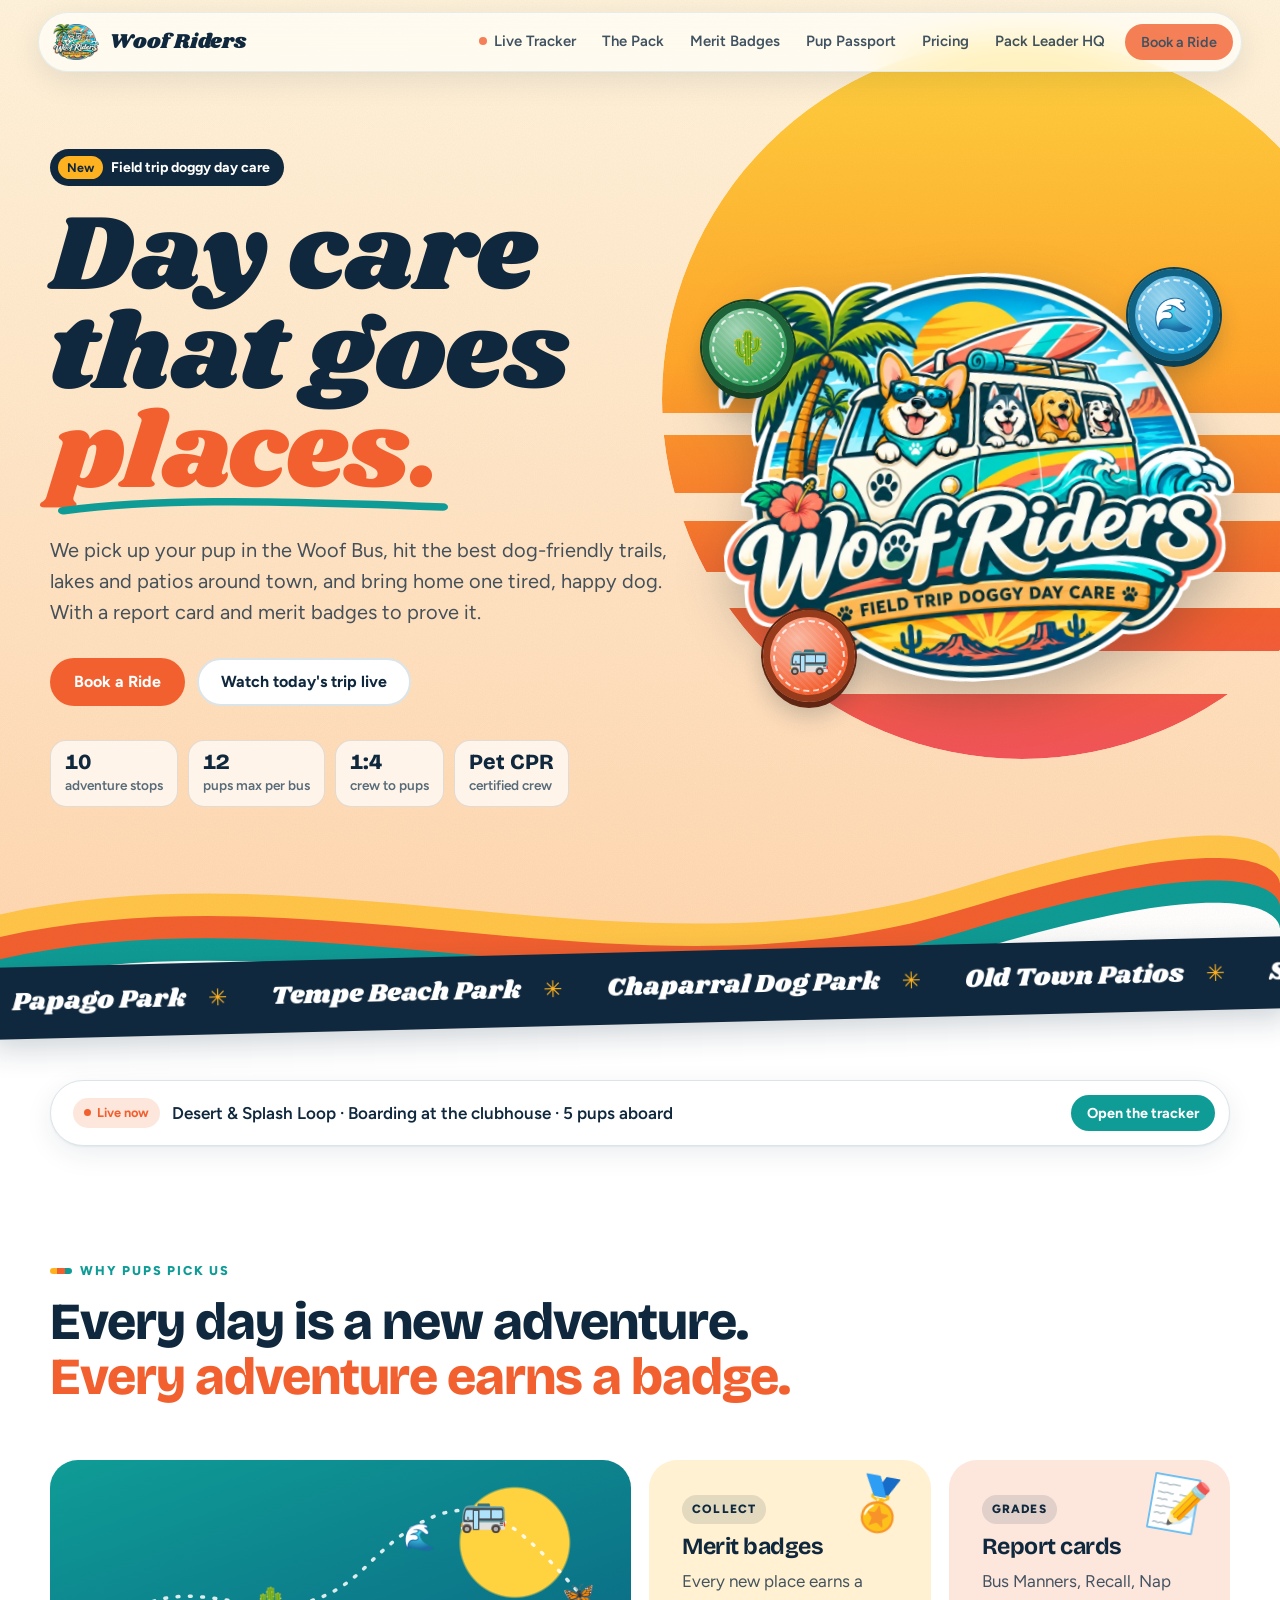
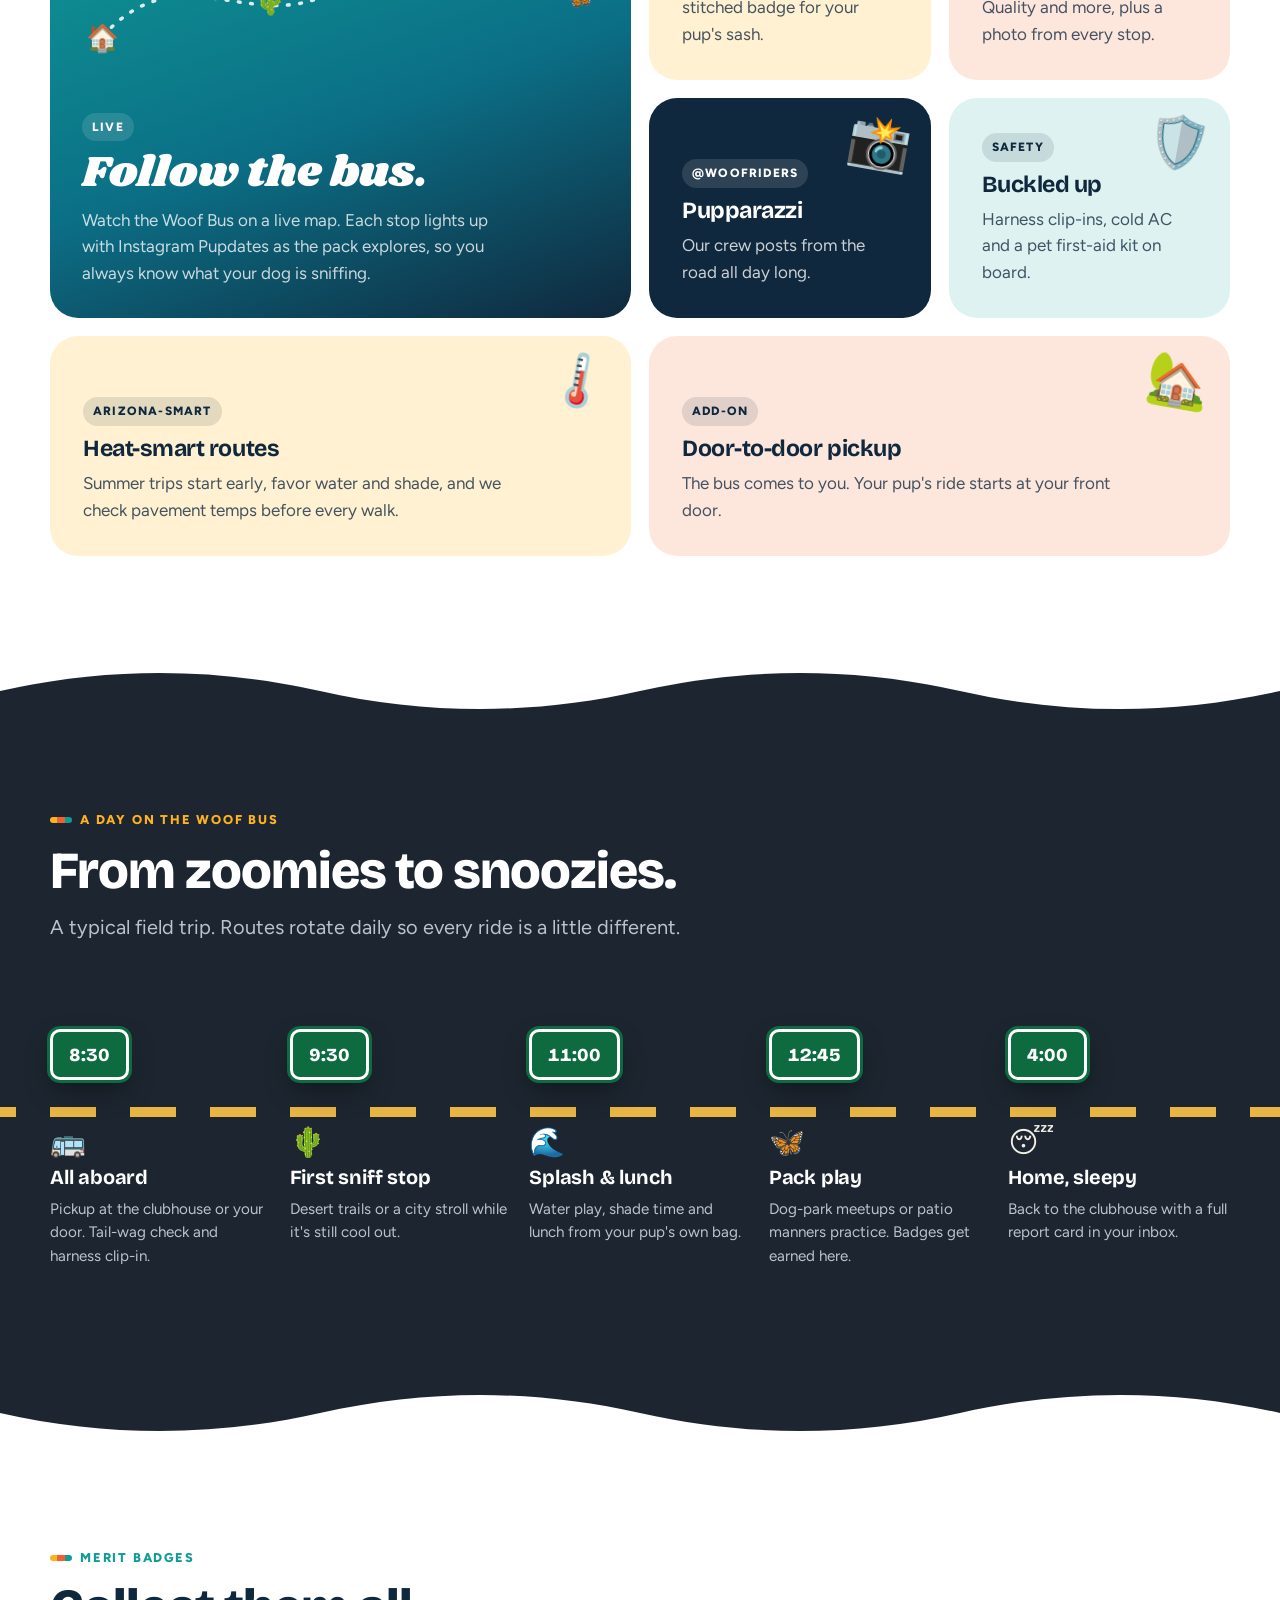
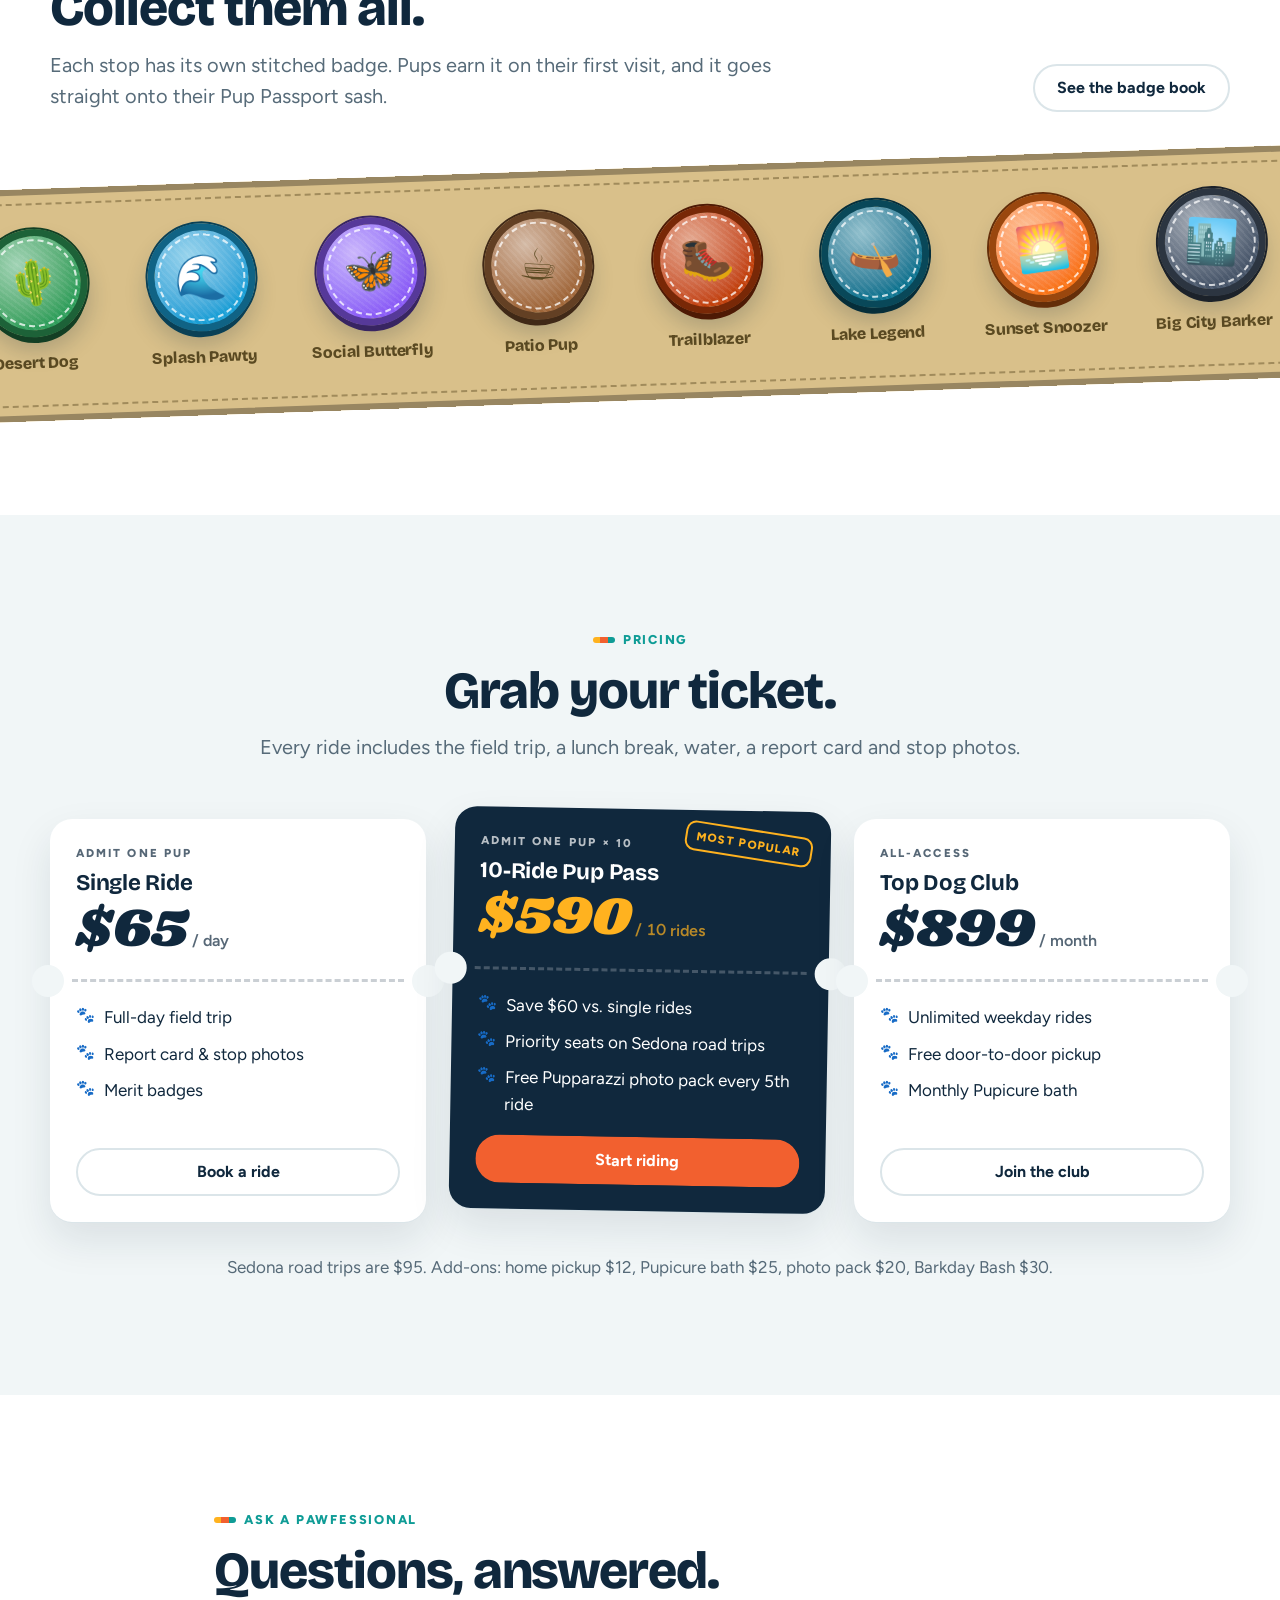
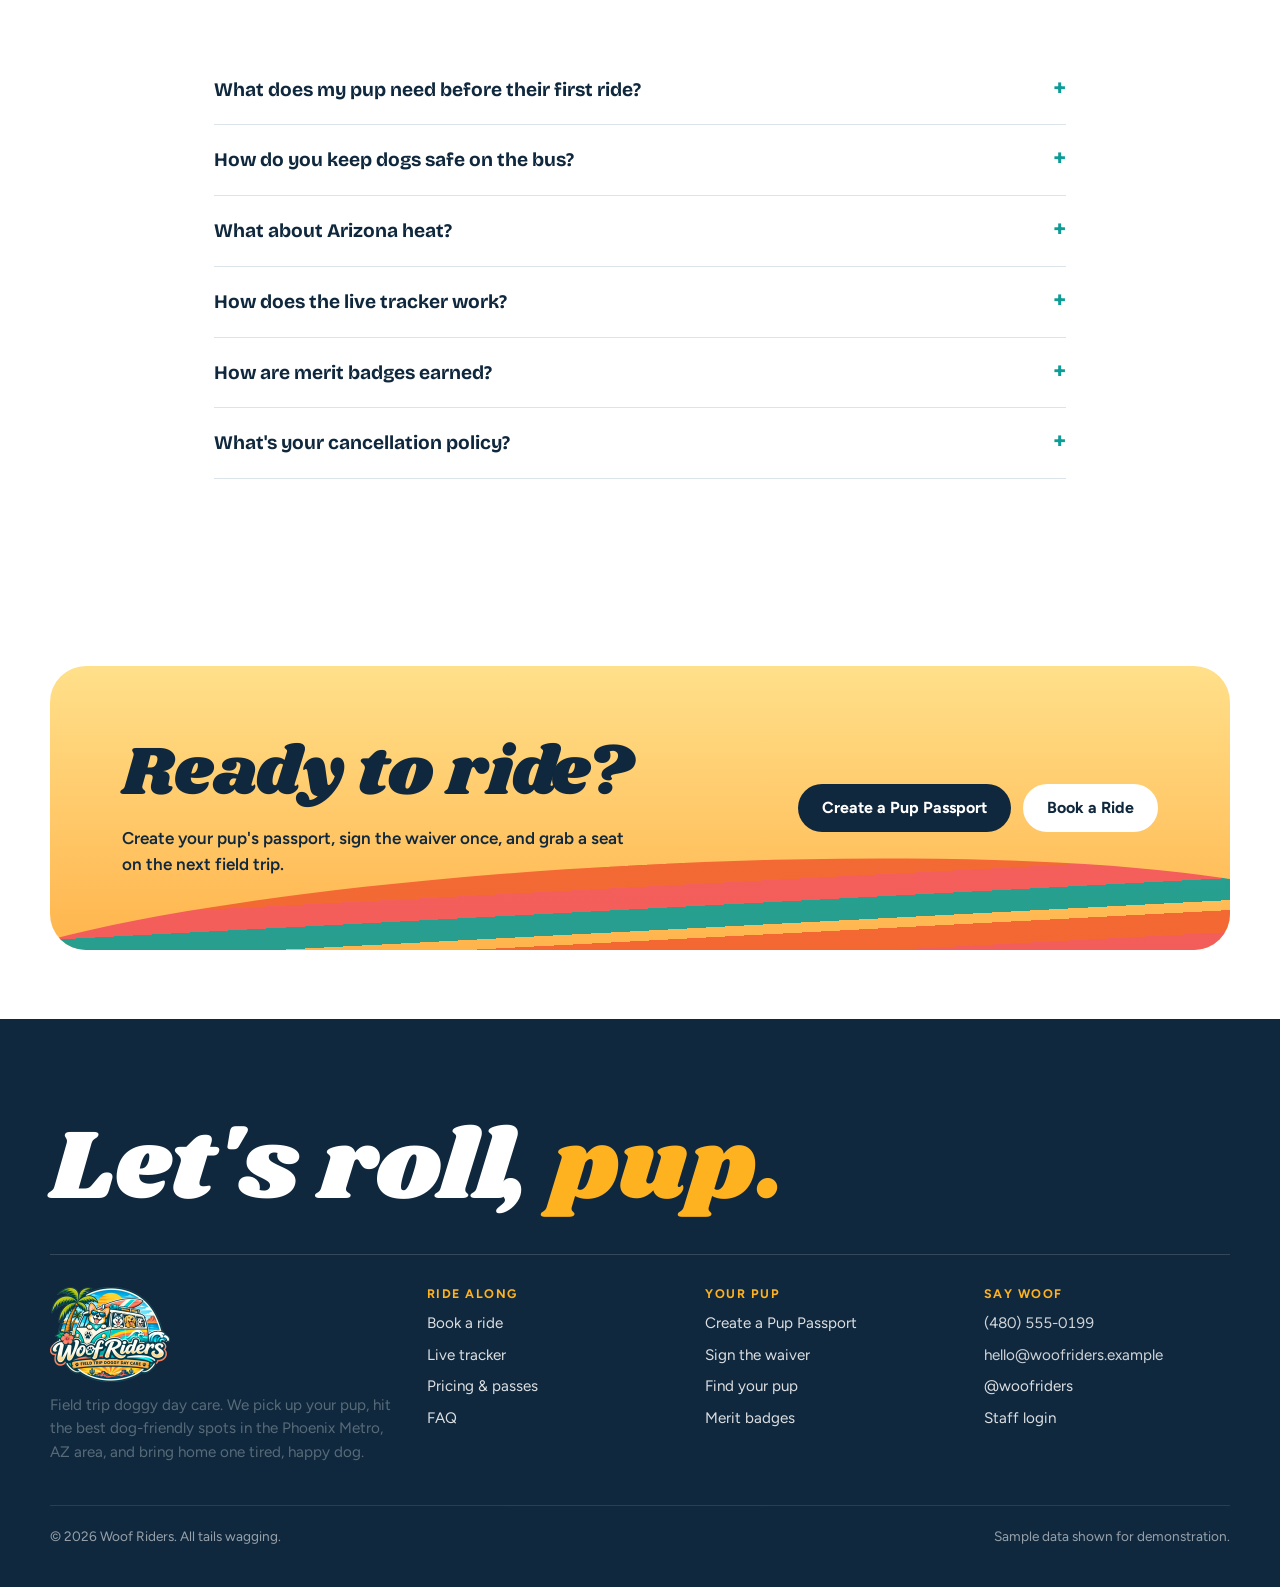
==== commit 0454bd6f: "Redesign with retro surf-van look Retro striped sun and van stripes in a sunset hero, 70s display ty" ====
--- a/index.html
+++ b/index.html
@@ -9,7 +9,7 @@
 <link rel="icon" href="assets/favicon.png">
 <link rel="preconnect" href="https://fonts.googleapis.com">
 <link rel="preconnect" href="https://fonts.gstatic.com" crossorigin>
-<link rel="stylesheet" href="https://fonts.googleapis.com/css2?family=Bricolage+Grotesque:opsz,wght@12..96,600;12..96,700;12..96,800&family=Figtree:wght@400;500;600;700&family=Yellowtail&display=swap">
+<link rel="stylesheet" href="https://fonts.googleapis.com/css2?family=Bricolage+Grotesque:opsz,wght@12..96,600;12..96,700;12..96,800&family=Figtree:wght@400;500;600;700&family=Shrikhand&display=swap">
 <link rel="stylesheet" href="css/styles.css">
 </head>
 <body>
@@ -17,33 +17,44 @@
 
 <main>
   <section class="hero">
+    <div class="retro-sun" aria-hidden="true"></div>
+    <svg class="van-stripes" viewBox="0 0 1440 200" preserveAspectRatio="none" aria-hidden="true">
+      <path d="M0 120 C 360 40, 720 200, 1080 90 S 1440 60, 1440 60 V200 H0z" fill="#ffc548"/>
+      <path d="M0 145 C 360 65, 720 225, 1080 115 S 1440 85, 1440 85 V200 H0z" fill="#f2602f"/>
+      <path d="M0 170 C 360 90, 720 250, 1080 140 S 1440 110, 1440 110 V200 H0z" fill="#0f9c96"/>
+      <path d="M0 195 C 360 115, 720 275, 1080 165 S 1440 135, 1440 135 V200 H0z" fill="var(--bg)"/>
+    </svg>
     <div class="wrap hero-grid">
       <div>
-        <p class="eyebrow">Field trip doggy day care</p>
-        <h1 style="margin-top:14px">Day care that<br>goes places.<span class="script">Let's roll, pup!</span></h1>
-        <p class="lede">We pick up your pup in the Woof Bus, explore the best dog-friendly parks, lakes and patios around town, and bring home one tired, happy dog with a report card and merit badges to prove it.</p>
+        <span class="hero-kicker"><b>New</b> Field trip doggy day care</span>
+        <h1 class="mega">Day care<br>that goes<br><span class="pop">places.</span></h1>
+        <p class="lede">We pick up your pup in the Woof Bus, hit the best dog-friendly trails, lakes and patios around town, and bring home one tired, happy dog. With a report card and merit badges to prove it.</p>
         <div class="row">
           <a class="btn" href="book.html">Book a Ride</a>
-          <a class="btn ghost" href="tracker.html">Watch today's trip live</a>
+          <a class="btn ghost" href="tracker.html" style="background:var(--surface)">Watch today's trip live</a>
         </div>
         <div class="trust-row">
           <div><strong class="num">10</strong>adventure stops</div>
           <div><strong class="num">12</strong>pups max per bus</div>
-          <div><strong class="num">1:4</strong>staff-to-pup ratio</div>
+          <div><strong class="num">1:4</strong>crew to pups</div>
           <div><strong>Pet CPR</strong>certified crew</div>
         </div>
       </div>
       <div class="hero-art">
-        <div class="sun-disc"></div>
-        <img src="assets/logo.webp" alt="Woof Riders logo: a corgi in sunglasses, a husky, a golden retriever and a dalmatian riding in a surf van past palm trees and desert mesas" width="1100" height="869">
-      </div>
-    </div>
-  </section>
-
-  <section class="wrap" aria-label="Today's trip">
+        <img class="sticker" src="assets/logo.webp" alt="Woof Riders logo: a corgi in sunglasses, a husky, a golden retriever and a dalmatian riding in a surf van past palm trees and desert mesas" width="1100" height="869">
+        <div class="float-patch p1" aria-hidden="true"><div class="medal" style="--c:#2f9e5b">🌵</div></div>
+        <div class="float-patch p2" aria-hidden="true"><div class="medal" style="--c:#1a9fd6">🌊</div></div>
+        <div class="float-patch p3" aria-hidden="true"><div class="medal" style="--c:#f2602f">🚌</div></div>
+      </div>
+    </div>
+  </section>
+
+  <div class="marquee" aria-label="Field trip stops"><div class="marquee-track" id="marquee"></div></div>
+
+  <section class="wrap" aria-label="Today's trip" style="padding-top:56px">
     <div class="live-strip" id="live-strip">
       <div class="row"><span class="pill live">Live now</span><p id="live-text">Today's field trip is rolling.</p></div>
-      <a class="btn small" href="tracker.html">Open the tracker</a>
+      <a class="btn small sea" href="tracker.html">Open the tracker</a>
     </div>
   </section>
 
@@ -51,109 +62,88 @@
     <div class="wrap">
       <div class="section-head">
         <p class="eyebrow">Why pups pick us</p>
-        <h2>Every day is a new adventure.<br><span class="muted">Every adventure gets a badge.</span></h2>
-      </div>
-      <div class="grid g4">
-        <article class="tile feature">
-          <div class="icon"><svg viewBox="0 0 24 24" fill="none" stroke="currentColor" stroke-width="2" stroke-linecap="round" stroke-linejoin="round"><path d="M12 21s-7-6.2-7-11.5a7 7 0 0 1 14 0C19 14.8 12 21 12 21z"/><circle cx="12" cy="9.5" r="2.5"/></svg></div>
-          <h3>Live Bus Tracker</h3>
-          <p>Follow the Woof Bus on a map in real time. Each stop lights up with Instagram Pupdates as the pack explores, so you can see exactly where your dog is and what they're sniffing.</p>
-          <a class="link-arrow" style="color:#fff" href="tracker.html">See today's route</a>
-        </article>
-        <article class="tile sun">
-          <div class="icon"><svg viewBox="0 0 24 24" fill="none" stroke="currentColor" stroke-width="2" stroke-linecap="round" stroke-linejoin="round"><circle cx="12" cy="9" r="6"/><path d="M8.5 14 7 22l5-3 5 3-1.5-8"/></svg></div>
-          <h3>Merit Badges</h3>
-          <p>Every new place earns a collectible badge. Desert Dog, Splash Pawty, Trailblazer and more.</p>
-        </article>
-        <article class="tile sunset">
-          <div class="icon"><svg viewBox="0 0 24 24" fill="none" stroke="currentColor" stroke-width="2" stroke-linecap="round" stroke-linejoin="round"><rect x="4" y="3" width="16" height="18" rx="2"/><path d="M8 8h8M8 12h8M8 16h5"/></svg></div>
-          <h3>Pupdate Report Cards</h3>
-          <p>Grades for Bus Manners, Recall, Nap Quality and more, plus a photo from every stop.</p>
-        </article>
-        <article class="tile">
-          <div class="icon"><svg viewBox="0 0 24 24" fill="none" stroke="currentColor" stroke-width="2" stroke-linecap="round" stroke-linejoin="round"><rect x="3" y="3" width="18" height="18" rx="5"/><circle cx="12" cy="12" r="4"/><circle cx="17.5" cy="6.5" r=".8" fill="currentColor"/></svg></div>
-          <h3>Pupparazzi on Instagram</h3>
-          <p>Our crew posts from the road all day. Tag along at @woofriders.</p>
-        </article>
-        <article class="tile">
-          <div class="icon"><svg viewBox="0 0 24 24" fill="none" stroke="currentColor" stroke-width="2" stroke-linecap="round" stroke-linejoin="round"><path d="M12 3 4 6v6c0 5 3.5 8 8 9 4.5-1 8-4 8-9V6l-8-3z"/><path d="m9 12 2 2 4-4"/></svg></div>
-          <h3>Safety on every seat</h3>
-          <p>Crash-tested harness clips, AC that never quits, and a pet first-aid kit on board.</p>
-        </article>
-        <article class="tile sun">
-          <div class="icon"><svg viewBox="0 0 24 24" fill="none" stroke="currentColor" stroke-width="2" stroke-linecap="round" stroke-linejoin="round"><path d="M3 12h4l3-8 4 16 3-8h4"/></svg></div>
-          <h3>Heat-smart routes</h3>
-          <p>Summer trips start early, favor water and shade, and we check pavement temps before every walk.</p>
-        </article>
-        <article class="tile sunset">
-          <div class="icon"><svg viewBox="0 0 24 24" fill="none" stroke="currentColor" stroke-width="2" stroke-linecap="round" stroke-linejoin="round"><path d="M3 11 12 4l9 7v9a1 1 0 0 1-1 1h-5v-6H9v6H4a1 1 0 0 1-1-1z"/></svg></div>
-          <h3>Door-to-door pickup</h3>
-          <p>Add home pickup and the bus comes to you. Your pup's ride starts at your front door.</p>
-        </article>
-      </div>
-    </div>
-  </section>
-
-  <section class="band alt">
-    <div class="wrap">
+        <h2>Every day is a new adventure.<br><span style="color:var(--sunset)">Every adventure earns a badge.</span></h2>
+      </div>
+      <div class="bento">
+        <a class="tile feature" href="tracker.html" style="text-decoration:none">
+          <svg class="mini-map" viewBox="0 0 660 260" preserveAspectRatio="xMidYMid slice" aria-hidden="true">
+            <path class="route" id="mm-route" d="M60 200 C 160 90, 250 230, 360 120 S 520 60, 600 150"/>
+            <g font-size="30" text-anchor="middle"><text x="60" y="212">🏠</text><text x="250" y="170">🌵</text><text x="420" y="98">🌊</text><text x="600" y="164">🦋</text></g>
+            <g><text font-size="44" text-anchor="middle" dy="14">🚌</text><animateMotion dur="7s" repeatCount="indefinite" keyPoints="0;1;0" keyTimes="0;.5;1" calcMode="linear"><mpath href="#mm-route"/></animateMotion></g>
+          </svg>
+          <span class="tag">Live</span>
+          <h3>Follow the bus.</h3>
+          <p>Watch the Woof Bus on a live map. Each stop lights up with Instagram Pupdates as the pack explores, so you always know what your dog is sniffing.</p>
+        </a>
+        <article class="tile sun"><span class="art" aria-hidden="true">🏅</span><span class="tag">Collect</span><h3>Merit badges</h3><p>Every new place earns a stitched badge for your pup's sash.</p></article>
+        <article class="tile sunset"><span class="art" aria-hidden="true">📝</span><span class="tag">Grades</span><h3>Report cards</h3><p>Bus Manners, Recall, Nap Quality and more, plus a photo from every stop.</p></article>
+        <article class="tile ink"><span class="art" aria-hidden="true">📸</span><span class="tag">@woofriders</span><h3>Pupparazzi</h3><p>Our crew posts from the road all day long.</p></article>
+        <article class="tile sea"><span class="art" aria-hidden="true">🛡️</span><span class="tag">Safety</span><h3>Buckled up</h3><p>Harness clip-ins, cold AC and a pet first-aid kit on board.</p></article>
+        <article class="tile sun wide"><span class="art" aria-hidden="true">🌡️</span><span class="tag">Arizona-smart</span><h3>Heat-smart routes</h3><p>Summer trips start early, favor water and shade, and we check pavement temps before every walk.</p></article>
+        <article class="tile sunset wide"><span class="art" aria-hidden="true">🏡</span><span class="tag">Add-on</span><h3>Door-to-door pickup</h3><p>The bus comes to you. Your pup's ride starts at your front door.</p></article>
+      </div>
+    </div>
+  </section>
+
+  <section class="road-band">
+    <svg class="wave-top" viewBox="0 0 1440 50" preserveAspectRatio="none" aria-hidden="true" style="color:var(--bg);background:var(--road)"><path d="M0 0h1440v20c-120 24-240 24-360 0s-240-24-360 0-240 24-360 0S120-4 0 20z" fill="currentColor"/></svg>
+    <div class="wrap band" style="padding-top:clamp(48px,7vw,96px)">
       <div class="section-head">
         <p class="eyebrow">A day on the Woof Bus</p>
         <h2>From zoomies to snoozies.</h2>
         <p class="lede">A typical field trip. Routes rotate daily so every ride is a little different.</p>
       </div>
       <div class="day-line">
-        <div class="day-stop"><time>8:30 AM</time><h3>All aboard</h3><p>Pickup at the clubhouse or your door. Tail-wag check and harness clip-in.</p></div>
-        <div class="day-stop"><time>9:30 AM</time><h3>First sniff stop</h3><p>Desert trails or a city stroll while it's still cool out.</p></div>
-        <div class="day-stop"><time>11:00 AM</time><h3>Splash &amp; lunch</h3><p>Water play, shade time and lunch from your pup's own bag.</p></div>
-        <div class="day-stop"><time>12:45 PM</time><h3>Pack play</h3><p>Dog-park meetups or patio manners practice. Badges get earned here.</p></div>
-        <div class="day-stop"><time>4:00 PM</time><h3>Home, sleepy</h3><p>Back to the clubhouse with a full report card in your inbox.</p></div>
-      </div>
-    </div>
-  </section>
-
-  <section class="band">
-    <div class="wrap">
-      <div class="row between" style="align-items:end; margin-bottom:40px">
+        <div class="day-stop"><time>8:30</time><span class="emoji" aria-hidden="true">🚌</span><h3>All aboard</h3><p>Pickup at the clubhouse or your door. Tail-wag check and harness clip-in.</p></div>
+        <div class="day-stop"><time>9:30</time><span class="emoji" aria-hidden="true">🌵</span><h3>First sniff stop</h3><p>Desert trails or a city stroll while it's still cool out.</p></div>
+        <div class="day-stop"><time>11:00</time><span class="emoji" aria-hidden="true">🌊</span><h3>Splash &amp; lunch</h3><p>Water play, shade time and lunch from your pup's own bag.</p></div>
+        <div class="day-stop"><time>12:45</time><span class="emoji" aria-hidden="true">🦋</span><h3>Pack play</h3><p>Dog-park meetups or patio manners practice. Badges get earned here.</p></div>
+        <div class="day-stop"><time>4:00</time><span class="emoji" aria-hidden="true">😴</span><h3>Home, sleepy</h3><p>Back to the clubhouse with a full report card in your inbox.</p></div>
+      </div>
+    </div>
+    <svg class="wave-top" viewBox="0 0 1440 50" preserveAspectRatio="none" aria-hidden="true" style="color:var(--bg);background:var(--road);transform:scaleY(-1)"><path d="M0 0h1440v20c-120 24-240 24-360 0s-240-24-360 0-240 24-360 0S120-4 0 20z" fill="currentColor"/></svg>
+  </section>
+
+  <section class="band" style="overflow:hidden">
+    <div class="wrap">
+      <div class="row between" style="align-items:end; margin-bottom:56px">
         <div class="section-head" style="margin-bottom:0">
           <p class="eyebrow">Merit badges</p>
           <h2>Collect them all.</h2>
-          <p class="lede">Each stop on the map has its own badge. Pups earn it the first time they visit, and it lands in their Pup Passport for you to brag about.</p>
-        </div>
-        <a class="link-arrow" href="badges.html">See the full badge book</a>
-      </div>
-      <div class="badge-grid" id="home-badges"></div>
-    </div>
+          <p class="lede">Each stop has its own stitched badge. Pups earn it on their first visit, and it goes straight onto their Pup Passport sash.</p>
+        </div>
+        <a class="btn ghost" href="badges.html">See the badge book</a>
+      </div>
+    </div>
+    <div class="sash" aria-label="Merit badges"><div class="sash-track" id="home-badges"></div></div>
   </section>
 
   <section class="band alt" id="pricing">
     <div class="wrap">
       <div class="section-head center">
         <p class="eyebrow">Pricing</p>
-        <h2>Pick your pup pass.</h2>
-        <p class="lede">Every ride includes the field trip, lunch break, water, a report card and stop photos.</p>
-      </div>
-      <div class="grid g3">
-        <div class="card price-card">
-          <h3>Single Ride</h3>
-          <p class="price num">$65<small> / day</small></p>
-          <ul><li>Full-day field trip</li><li>Report card &amp; stop photos</li><li>Merit badges</li></ul>
-          <a class="btn ghost" href="book.html">Book a ride</a>
-        </div>
-        <div class="card price-card best">
-          <span class="pill">Most popular</span>
-          <h3>10-Ride Pup Pass</h3>
-          <p class="price num">$590<small> / 10 rides</small></p>
-          <ul><li>Save $60 vs. single rides</li><li>Priority seats on Sedona road trips</li><li>Free Pupparazzi photo pack every 5th ride</li></ul>
-          <a class="btn" href="book.html">Start riding</a>
-        </div>
-        <div class="card price-card">
-          <h3>Top Dog Club</h3>
-          <p class="price num">$899<small> / month</small></p>
-          <ul><li>Unlimited weekday rides</li><li>Free door-to-door pickup</li><li>Monthly Pupicure bath</li></ul>
-          <a class="btn ghost" href="book.html">Join the club</a>
-        </div>
-      </div>
-      <p class="muted" style="text-align:center; margin-top:24px">Sedona road trips are $95. Add-ons: home pickup $12, Pupicure bath $25, photo pack $20, Barkday Bash $30.</p>
+        <h2>Grab your ticket.</h2>
+        <p class="lede">Every ride includes the field trip, a lunch break, water, a report card and stop photos.</p>
+      </div>
+      <div class="tickets">
+        <div class="ticket">
+          <div class="ticket-top"><span class="admit">Admit one pup</span><h3>Single Ride</h3><p class="price num">$65<small> / day</small></p></div>
+          <div class="perf" aria-hidden="true"></div>
+          <div class="ticket-body"><ul><li>Full-day field trip</li><li>Report card &amp; stop photos</li><li>Merit badges</li></ul><a class="btn ghost" href="book.html">Book a ride</a></div>
+        </div>
+        <div class="ticket best">
+          <span class="stamp">Most popular</span>
+          <div class="ticket-top"><span class="admit">Admit one pup × 10</span><h3>10-Ride Pup Pass</h3><p class="price num">$590<small> / 10 rides</small></p></div>
+          <div class="perf" aria-hidden="true"></div>
+          <div class="ticket-body"><ul><li>Save $60 vs. single rides</li><li>Priority seats on Sedona road trips</li><li>Free Pupparazzi photo pack every 5th ride</li></ul><a class="btn" href="book.html">Start riding</a></div>
+        </div>
+        <div class="ticket">
+          <div class="ticket-top"><span class="admit">All-access</span><h3>Top Dog Club</h3><p class="price num">$899<small> / month</small></p></div>
+          <div class="perf" aria-hidden="true"></div>
+          <div class="ticket-body"><ul><li>Unlimited weekday rides</li><li>Free door-to-door pickup</li><li>Monthly Pupicure bath</li></ul><a class="btn ghost" href="book.html">Join the club</a></div>
+        </div>
+      </div>
+      <p class="muted" style="text-align:center; margin-top:32px">Sedona road trips are $95. Add-ons: home pickup $12, Pupicure bath $25, photo pack $20, Barkday Bash $30.</p>
     </div>
   </section>
 
@@ -172,7 +162,7 @@
     </div>
   </section>
 
-  <section class="band tight">
+  <section class="band tight" style="padding-bottom:clamp(96px,10vw,140px)">
     <div class="wrap">
       <div class="cta-band">
         <div>
@@ -206,7 +196,11 @@
   } else {
     document.getElementById("live-strip").hidden = true;
   }
-  document.getElementById("home-badges").innerHTML = WR.state.badges.filter((b) => b.kind === "place").slice(0, 6).map((b) => WR.medal(b)).join("");
+  // Sash and ticker loop seamlessly, so their contents are doubled.
+  const patches = WR.state.badges.map((b) => `<div class="badge"><div class="medal" style="--c:${b.color}" aria-hidden="true">${b.emoji}</div><h4>${WR.esc(b.name)}</h4></div>`).join("");
+  document.getElementById("home-badges").innerHTML = patches + patches.replace(/class="badge"/g, 'class="badge" aria-hidden="true"');
+  const stops = WR.state.locations.map((l) => `<span>${WR.esc(l.short)}</span>`).join("");
+  document.getElementById("marquee").innerHTML = stops + stops;
 })();
 </script>
 </body>
--- a/css/styles.css
+++ b/css/styles.css
@@ -1,9 +1,10 @@
 /* =========================================================
    Woof Riders — design system
-   Layout concept: Apple-style generous whitespace and big
-   confident type, warmed up with the logo's beach-meets-desert
-   palette. Content sits in a centered 1180px column; bands of
-   color span the full width.
+   Layout concept: "retro surf-van road trip". Apple-style space
+   and confident type, dressed in the logo's 70s van stripes,
+   a striped retro sun, sticker-style art, stitched merit-badge
+   patches, highway signs and bus tickets. Content sits in a
+   centered 1180px column; colored bands span the full width.
    ========================================================= */
 :root {
   /* Color */
@@ -24,12 +25,19 @@
   --bad: #c2412d;
   --on-accent: #ffffff;
   --shadow: 0 1px 2px rgba(16, 40, 61, .06), 0 8px 28px rgba(16, 40, 61, .08);
-  --glass: rgba(255, 255, 255, .78);
+  --glass: rgba(255, 255, 255, .72);
+  --sky-1: #fff3dc;           /* hero sky, top */
+  --sky-2: #ffd7b0;           /* hero sky, horizon */
+  --coral: #f2545b;
+  --sash: #d9c08a;            /* scout-sash khaki */
+  --sash-ink: #5b4a22;
+  --road: #1d2630;
+  --sign: #0d6b3f;            /* highway-sign green */
 
   /* Type */
   --font-display: "Bricolage Grotesque", "Figtree", system-ui, sans-serif;
   --font-body: "Figtree", system-ui, -apple-system, "Segoe UI", sans-serif;
-  --font-script: "Yellowtail", "Brush Script MT", cursive;
+  --font-script: "Shrikhand", "Bricolage Grotesque", Georgia, serif;   /* 70s van lettering */
 
   --step--1: .875rem;
   --step-0: 1.0625rem;
@@ -48,7 +56,8 @@
     --line: #24394c; --sea: #2ec7bf; --sea-soft: #12343a; --sunset: #ff7b4b; --sunset-soft: #3a2219;
     --sun: #ffc548; --sun-soft: #3a2e12; --good: #4cc983; --warn: #e3a94a; --bad: #ff7b66;
     --on-accent: #0a1520; --shadow: 0 1px 2px rgba(0,0,0,.4), 0 10px 30px rgba(0,0,0,.35);
-    --glass: rgba(10, 21, 32, .76); color-scheme: dark;
+    --glass: rgba(10, 21, 32, .72); --sky-1: #1a1838; --sky-2: #4a2340; --coral: #ff6b70; --sash: #6b5a33; --sash-ink: #f5e6c2;
+    --road: #111820; --sign: #0f7a48; color-scheme: dark;
   }
 }
 :root[data-theme="dark"] {
@@ -56,7 +65,8 @@
   --line: #24394c; --sea: #2ec7bf; --sea-soft: #12343a; --sunset: #ff7b4b; --sunset-soft: #3a2219;
   --sun: #ffc548; --sun-soft: #3a2e12; --good: #4cc983; --warn: #e3a94a; --bad: #ff7b66;
   --on-accent: #0a1520; --shadow: 0 1px 2px rgba(0,0,0,.4), 0 10px 30px rgba(0,0,0,.35);
-  --glass: rgba(10, 21, 32, .76); color-scheme: dark;
+  --glass: rgba(10, 21, 32, .72); --sky-1: #1a1838; --sky-2: #4a2340; --coral: #ff6b70; --sash: #6b5a33; --sash-ink: #f5e6c2;
+  --road: #111820; --sign: #0f7a48; color-scheme: dark;
 }
 
 *, *::before, *::after { box-sizing: border-box; }
@@ -67,15 +77,17 @@
   -webkit-font-smoothing: antialiased; overflow-x: hidden;
 }
 body::before { content: ""; position: fixed; inset: 0 0 auto; height: env(safe-area-inset-top, 0px); z-index: 60; background: var(--glass); }
-img { max-width: 100%; display: block; }
+img { max-width: 100%; height: auto; display: block; }
+main { overflow-x: clip; }
 a { color: var(--sea); text-decoration-thickness: .08em; text-underline-offset: .18em; }
 h1, h2, h3, h4 { font-family: var(--font-display); line-height: 1.05; letter-spacing: -.02em; margin: 0; text-wrap: balance; }
-h1 { font-size: var(--step-4); font-weight: 800; }
+h1 { font-family: var(--font-script); font-size: var(--step-4); font-weight: 400; letter-spacing: -.005em; line-height: 1.02; }
 h2 { font-size: var(--step-3); font-weight: 800; }
 h3 { font-size: var(--step-1); font-weight: 700; letter-spacing: -.01em; }
 p { margin: 0; }
 :focus-visible { outline: 3px solid var(--sun); outline-offset: 2px; border-radius: 6px; }
 .script { font-family: var(--font-script); font-weight: 400; letter-spacing: 0; color: var(--sunset); }
+h1 .script { color: var(--sunset); }
 .muted { color: var(--muted); }
 .num { font-variant-numeric: tabular-nums; }
 .sr-only { position: absolute; width: 1px; height: 1px; overflow: hidden; clip: rect(0 0 0 0); white-space: nowrap; }
@@ -104,31 +116,40 @@
 @media (max-width: 640px) { .g2, .g3, .g4 { grid-template-columns: minmax(0, 1fr); } }
 .section-head { display: grid; gap: 14px; max-width: 760px; margin-bottom: clamp(32px, 5vw, 56px); }
 .section-head.center { margin-inline: auto; text-align: center; justify-items: center; }
-.eyebrow { font-weight: 700; font-size: var(--step--1); letter-spacing: .12em; text-transform: uppercase; color: var(--sea); }
+.eyebrow { font-weight: 800; font-size: .8rem; letter-spacing: .14em; text-transform: uppercase; color: var(--sea); display: inline-flex; align-items: center; gap: 8px; }
+.eyebrow::before { content: ""; width: 22px; height: 6px; border-radius: 3px; background: linear-gradient(90deg, var(--sun) 0 33%, var(--sunset) 33% 66%, var(--sea) 66%); }
+.section-head.center .eyebrow, .center > .eyebrow { justify-self: center; }
 .lede { font-size: var(--step-1); color: var(--muted); max-width: 62ch; }
 
-/* ---------- nav ---------- */
+/* ---------- nav: floating pill ---------- */
 .site-nav {
-  position: sticky; top: env(safe-area-inset-top, 0px); z-index: 50;
+  position: sticky; top: calc(env(safe-area-inset-top, 0px) + 12px); z-index: 50; margin-top: 12px;
+  padding-left: max(16px, env(safe-area-inset-left, 0px)); padding-right: max(16px, env(safe-area-inset-right, 0px));
+  pointer-events: none;
+}
+.nav-pill {
+  pointer-events: auto; position: relative; max-width: calc(var(--wrap) + 24px); margin-inline: auto;
+  display: flex; align-items: center; gap: 16px; min-height: 60px; padding: 6px 8px 6px 14px; border-radius: 999px;
   background: var(--glass); backdrop-filter: saturate(180%) blur(18px); -webkit-backdrop-filter: saturate(180%) blur(18px);
-  border-bottom: 1px solid var(--line);
-}
-.site-nav .wrap { display: flex; align-items: center; gap: 20px; min-height: 64px; }
+  border: 1px solid color-mix(in srgb, var(--line) 70%, transparent); box-shadow: 0 8px 30px rgba(16, 40, 61, .10);
+}
 .brand { display: flex; align-items: center; gap: 10px; text-decoration: none; color: var(--ink); flex-shrink: 0; }
-.brand img { width: 52px; height: auto; }
-.brand span { font-family: var(--font-script); font-size: 1.6rem; color: var(--ink); line-height: 1; }
-.nav-links { display: flex; gap: 4px; margin-left: auto; align-items: center; }
-.nav-links a { color: var(--ink); text-decoration: none; font-size: .95rem; font-weight: 600; padding: 8px 12px; border-radius: 999px; opacity: .82; }
-.nav-links a:hover { opacity: 1; background: var(--bg-alt); }
-.nav-links a[aria-current="page"] { opacity: 1; color: var(--sea); }
+.brand img { width: 46px; height: auto; transition: transform .3s cubic-bezier(.2, 1.6, .4, 1); }
+.brand:hover img { transform: rotate(-8deg) scale(1.08); }
+.brand span { font-family: var(--font-script); font-size: 1.3rem; color: var(--ink); line-height: 1; }
+.nav-links { display: flex; gap: 2px; margin-left: auto; align-items: center; }
+.nav-links a { color: var(--ink); text-decoration: none; font-size: .93rem; font-weight: 600; padding: 9px 12px; border-radius: 999px; opacity: .8; transition: background .15s, opacity .15s; }
+.nav-links a:hover { opacity: 1; background: color-mix(in srgb, var(--ink) 7%, transparent); }
+.nav-links a[aria-current="page"] { opacity: 1; background: var(--ink); color: var(--bg); }
 .nav-links .live-link::before { content: ""; display: inline-block; width: 8px; height: 8px; border-radius: 50%; background: var(--sunset); margin-right: 7px; vertical-align: 1px; animation: pulse 1.6s infinite; }
-.nav-toggle { display: none; margin-left: auto; background: none; border: 0; color: var(--ink); padding: 10px; cursor: pointer; }
-@media (max-width: 1020px) {
-  .nav-toggle { display: block; }
-  .nav-links { display: none; position: absolute; left: 0; right: 0; top: 100%; flex-direction: column; align-items: stretch; padding: 12px max(16px, env(safe-area-inset-right, 0px)) 20px max(16px, env(safe-area-inset-left, 0px)); background: var(--bg); border-bottom: 1px solid var(--line); box-shadow: var(--shadow); }
+.nav-links .btn { margin-left: 6px; }
+.nav-toggle { display: none; margin-left: auto; background: var(--ink); border: 0; color: var(--bg); width: 46px; height: 46px; border-radius: 50%; cursor: pointer; place-items: center; }
+@media (max-width: 1060px) {
+  .nav-toggle { display: grid; }
+  .nav-links { display: none; position: absolute; left: 0; right: 0; top: calc(100% + 8px); flex-direction: column; align-items: stretch; padding: 12px; background: var(--surface); border: 1px solid var(--line); border-radius: 24px; box-shadow: var(--shadow); }
   .nav-links.open { display: flex; }
   .nav-links a { padding: 12px 14px; font-size: 1.05rem; }
-  .nav-links .btn { margin-top: 6px; justify-content: center; }
+  .nav-links .btn { margin: 6px 0 0; justify-content: center; }
 }
 
 /* ---------- buttons ---------- */
@@ -162,84 +183,165 @@
 .pill.sea { background: var(--sea-soft); color: var(--sea); }
 @keyframes pulse { 0%, 100% { opacity: 1; } 50% { opacity: .35; } }
 
-/* ---------- hero ---------- */
-.hero { padding-block: clamp(40px, 6vw, 88px) clamp(48px, 7vw, 96px); overflow: hidden; position: relative; }
-.hero-grid { display: grid; grid-template-columns: minmax(0, 1.05fr) minmax(0, 1fr); gap: clamp(24px, 4vw, 64px); align-items: center; }
-.hero h1 .script { display: block; font-size: .78em; margin-top: .08em; transform: rotate(-3deg); transform-origin: left; }
-.hero .lede { margin-top: 22px; }
-.hero .row { margin-top: 32px; }
+/* ---------- hero: sunset, retro sun, van stripes ---------- */
+.hero { position: relative; overflow: hidden; margin-top: -72px; padding-block: calc(72px + clamp(40px, 6vw, 80px)) clamp(120px, 14vw, 190px);
+  background: linear-gradient(180deg, var(--sky-1) 0%, var(--sky-2) 100%); isolation: isolate; }
+.hero::after { /* film grain */
+  content: ""; position: absolute; inset: 0; z-index: -1; opacity: .35; mix-blend-mode: multiply; pointer-events: none;
+  background-image: url("data:image/svg+xml,%3Csvg xmlns='http://www.w3.org/2000/svg' width='160' height='160'%3E%3Cfilter id='n'%3E%3CfeTurbulence type='fractalNoise' baseFrequency='.9' numOctaves='2' stitchTiles='stitch'/%3E%3CfeColorMatrix values='0 0 0 0 .5 0 0 0 0 .35 0 0 0 0 .2 0 0 0 .18 0'/%3E%3C/filter%3E%3Crect width='100%25' height='100%25' filter='url(%23n)'/%3E%3C/svg%3E");
+}
+.retro-sun { position: absolute; z-index: -2; width: min(62vw, 720px); aspect-ratio: 1; max-width: 100%; right: -8%; top: 4%; border-radius: 50%;
+  background: linear-gradient(180deg, #ffd23f 0%, #ffa62b 45%, #f2602f 80%, #f2545b 100%);
+  -webkit-mask: linear-gradient(#000 0 52%, transparent 52% 55%, #000 55% 63%, transparent 63% 67%, #000 67% 74%, transparent 74% 79%, #000 79% 85%, transparent 85% 91%, #000 91%);
+          mask: linear-gradient(#000 0 52%, transparent 52% 55%, #000 55% 63%, transparent 63% 67%, #000 67% 74%, transparent 74% 79%, #000 79% 85%, transparent 85% 91%, #000 91%);
+  animation: rise 1.4s cubic-bezier(.2, .8, .2, 1) both; }
+@keyframes rise { from { transform: translateY(14%); } to { transform: none; } }
+.van-stripes { position: absolute; left: 0; right: 0; bottom: 0; width: 100%; height: clamp(110px, 14vw, 200px); z-index: -1; display: block; }
+.hero-grid { display: grid; grid-template-columns: minmax(0, 1.1fr) minmax(0, .9fr); gap: clamp(24px, 4vw, 64px); align-items: center; }
+.hero-kicker { display: inline-flex; align-items: center; gap: 8px; padding: 7px 14px 7px 8px; border-radius: 999px; background: var(--ink); color: var(--bg); font-weight: 700; font-size: .88rem; }
+.hero-kicker b { background: var(--sun); color: #10283d; border-radius: 999px; padding: 2px 9px; font-size: .78rem; }
+.mega { font-size: clamp(3.1rem, 1.6rem + 6.4vw, 7.4rem); line-height: .92; margin-top: 22px; color: var(--ink); }
+.mega .pop { color: var(--sunset); display: inline-block; position: relative; }
+.mega .pop::after { /* hand-drawn underline swoosh */
+  content: ""; position: absolute; left: 2%; right: -2%; bottom: -.12em; height: .2em;
+  background: url("data:image/svg+xml,%3Csvg xmlns='http://www.w3.org/2000/svg' viewBox='0 0 300 24' preserveAspectRatio='none'%3E%3Cpath d='M4 16 C 70 4, 150 4, 296 12' fill='none' stroke='%230f9c96' stroke-width='8' stroke-linecap='round'/%3E%3C/svg%3E") center/100% 100% no-repeat; }
+.hero .lede { margin-top: 30px; color: color-mix(in srgb, var(--ink) 78%, transparent); }
+.hero .row { margin-top: 30px; }
 .hero-art { position: relative; }
-.hero-art img { width: 100%; filter: drop-shadow(0 24px 40px rgba(16, 40, 61, .18)); animation: cruise 6s ease-in-out infinite; }
-.hero-art .sun-disc { position: absolute; inset: 8% 10% auto auto; width: 70%; aspect-ratio: 1; max-width: 100%; border-radius: 50%; background: radial-gradient(circle, var(--sun-soft) 0%, transparent 70%); z-index: -1; }
-@keyframes cruise { 0%, 100% { transform: translateY(0) rotate(0deg); } 50% { transform: translateY(-8px) rotate(-.6deg); } }
-@media (max-width: 860px) { .hero-grid { grid-template-columns: minmax(0, 1fr); } .hero-art { max-width: 520px; margin-inline: auto; } }
-.trust-row { display: flex; gap: 28px; flex-wrap: wrap; margin-top: 36px; color: var(--muted); font-size: .95rem; }
-.trust-row strong { display: block; font-family: var(--font-display); font-size: 1.6rem; color: var(--ink); line-height: 1.1; }
-
-/* live strip under hero */
-.live-strip { display: flex; gap: 16px; align-items: center; flex-wrap: wrap; justify-content: space-between; padding: 18px 22px; border-radius: var(--radius); background: var(--ink); color: var(--bg); }
-.live-strip .pill.live { background: color-mix(in srgb, var(--sunset) 25%, transparent); }
-.live-strip p { color: inherit; opacity: .9; }
-.live-strip .btn { background: var(--sun); color: #10283d; }
-
-/* ---------- feature tiles ---------- */
-.tile { border-radius: var(--radius-lg); padding: clamp(24px, 3vw, 40px); background: var(--surface); border: 1px solid var(--line); display: grid; gap: 12px; align-content: start; min-width: 0; }
-.tile .icon { width: 52px; height: 52px; border-radius: 16px; display: grid; place-items: center; background: var(--sea-soft); color: var(--sea); }
-.tile .icon svg { width: 28px; height: 28px; }
-.tile.sun .icon { background: var(--sun-soft); color: var(--warn); }
-.tile.sunset .icon { background: var(--sunset-soft); color: var(--sunset); }
-.tile p { color: var(--muted); }
-.tile.feature { grid-column: span 2; background: linear-gradient(135deg, var(--sea) 0%, color-mix(in srgb, var(--sea) 60%, var(--ink)) 100%); color: #fff; border: 0; }
-.tile.feature p { color: rgba(255,255,255,.88); }
-.tile.feature .icon { background: rgba(255,255,255,.18); color: #fff; }
-@media (max-width: 960px) { .tile.feature { grid-column: span 2; } }
-@media (max-width: 640px) { .tile.feature { grid-column: auto; } }
-
-/* how a day works: real timeline, so numbering means something */
-.day-line { display: grid; grid-template-columns: repeat(5, minmax(0, 1fr)); gap: 16px; position: relative; }
-.day-line::before { content: ""; position: absolute; left: 0; right: 0; top: 23px; border-top: 3px dashed var(--line); }
-.day-stop { position: relative; display: grid; gap: 8px; align-content: start; }
-.day-stop time { justify-self: start; background: var(--ink); color: var(--bg); font-weight: 700; font-size: .85rem; padding: 12px 14px; border-radius: 999px; position: relative; font-variant-numeric: tabular-nums; }
-.day-stop h3 { margin-top: 8px; }
-.day-stop p { color: var(--muted); font-size: .95rem; }
+.sticker { filter: drop-shadow(0 0 0 #fff) drop-shadow(3px 0 0 #fff) drop-shadow(-3px 0 0 #fff) drop-shadow(0 3px 0 #fff) drop-shadow(0 -3px 0 #fff) drop-shadow(0 18px 24px rgba(16, 40, 61, .25)); }
+.hero-art > img { width: 100%; transform: rotate(-4deg); animation: cruise 6s ease-in-out infinite; }
+@keyframes cruise { 0%, 100% { transform: rotate(-4deg) translateY(0); } 50% { transform: rotate(-2.5deg) translateY(-10px); } }
+.float-patch { position: absolute; width: clamp(64px, 8vw, 92px); aspect-ratio: 1; animation: bob 5s ease-in-out infinite; }
+.float-patch .medal { width: 100%; height: 100%; font-size: clamp(1.6rem, 2.6vw, 2.3rem); }
+.float-patch.p1 { left: -4%; top: 6%; --r: -12deg; }
+.float-patch.p2 { right: 2%; top: -2%; --r: 10deg; animation-delay: -1.6s; }
+.float-patch.p3 { left: 8%; bottom: -6%; --r: 6deg; animation-delay: -3s; }
+@keyframes bob { 0%, 100% { transform: rotate(var(--r)) translateY(0); } 50% { transform: rotate(calc(var(--r) * -1)) translateY(-8px); } }
+@media (max-width: 860px) { .hero-grid { grid-template-columns: minmax(0, 1fr); } .hero-art { max-width: 460px; margin: 12px auto 0; width: 100%; } .retro-sun { width: 120vw; right: -50%; top: auto; bottom: 90px; } }
+.trust-row { display: flex; gap: 10px; flex-wrap: wrap; margin-top: 34px; }
+.trust-row div { background: color-mix(in srgb, var(--surface) 70%, transparent); border: 1px solid color-mix(in srgb, var(--ink) 12%, transparent); border-radius: 16px; padding: 10px 14px; font-size: .85rem; color: var(--muted); font-weight: 600; backdrop-filter: blur(6px); }
+.trust-row strong { display: block; font-family: var(--font-display); font-size: 1.35rem; color: var(--ink); line-height: 1.1; font-weight: 800; }
+
+/* ticker of stop names */
+.marquee { background: var(--ink); color: var(--bg); overflow: hidden; padding-block: 16px; position: relative; z-index: 2; transform: rotate(-1.4deg); margin: -34px -10px 0; box-shadow: 0 10px 30px rgba(16, 40, 61, .2); }
+.marquee-track { display: flex; gap: 0; width: max-content; animation: ticker 38s linear infinite; }
+.marquee span { font-family: var(--font-script); font-size: clamp(1.2rem, 2vw, 1.6rem); white-space: nowrap; padding-inline: 22px; display: inline-flex; align-items: center; gap: 22px; }
+.marquee span::after { content: "\2733"; color: var(--sun); font-family: var(--font-body); font-size: .9em; }
+@keyframes ticker { to { transform: translateX(-50%); } }
+
+/* live strip */
+.live-strip { display: flex; gap: 16px; align-items: center; flex-wrap: wrap; justify-content: space-between; padding: 14px 14px 14px 22px; border-radius: 999px; background: var(--surface); border: 1px solid var(--line); box-shadow: var(--shadow); }
+.live-strip p { font-weight: 600; }
+@media (max-width: 640px) { .live-strip { border-radius: 24px; } }
+
+/* ---------- bento tiles ---------- */
+.bento { display: grid; gap: 18px; grid-template-columns: repeat(4, minmax(0, 1fr)); grid-auto-rows: minmax(220px, auto); }
+.tile { position: relative; overflow: hidden; border-radius: var(--radius-lg); padding: clamp(22px, 2.6vw, 32px); display: grid; gap: 10px; align-content: end; min-width: 0;
+  background: var(--surface); border: 1px solid var(--line); transition: transform .35s cubic-bezier(.2, 1.4, .4, 1), box-shadow .35s; }
+.tile:hover { transform: translateY(-4px) rotate(-.4deg); box-shadow: var(--shadow); }
+.tile p { color: color-mix(in srgb, currentColor 78%, transparent); max-width: 40ch; }
+.tile h3 { font-size: 1.45rem; letter-spacing: -.02em; }
+.tile .art { position: absolute; top: 18px; right: 18px; font-size: clamp(2.6rem, 4vw, 3.6rem); transform: rotate(10deg); line-height: 1; transition: transform .4s cubic-bezier(.2, 1.6, .4, 1); }
+.tile:hover .art { transform: rotate(-6deg) scale(1.12); }
+.tile .tag { justify-self: start; font-size: .75rem; font-weight: 800; letter-spacing: .1em; text-transform: uppercase; padding: 5px 10px; border-radius: 999px; background: color-mix(in srgb, currentColor 12%, transparent); }
+.tile.sun { background: var(--sun-soft); border-color: transparent; }
+.tile.sunset { background: var(--sunset-soft); border-color: transparent; }
+.tile.sea { background: var(--sea-soft); border-color: transparent; }
+.tile.ink { background: var(--ink); color: var(--bg); border-color: transparent; }
+.tile.feature { grid-column: span 2; grid-row: span 2; color: #fff; border: 0; align-content: end;
+  background: radial-gradient(circle at 80% 18%, #ffd23f 0 9%, transparent 9.4%), linear-gradient(160deg, #0f9c96 0%, #0b6f86 55%, #10283d 100%); }
+.tile.feature .art { font-size: 0; top: 0; right: 0; left: 0; bottom: 40%; transform: none; }
+.tile.feature h3 { font-family: var(--font-script); font-weight: 400; font-size: clamp(2rem, 3.4vw, 3rem); letter-spacing: 0; }
+.mini-map { position: absolute; inset: 0 0 38% 0; }
+.mini-map path.route { fill: none; stroke: #fff; stroke-width: 4; stroke-linecap: round; stroke-dasharray: 2 12; opacity: .85; }
+.mini-map .bus { animation: drive 7s ease-in-out infinite alternate; offset-path: path("M60 200 C 160 90, 250 230, 360 120 S 520 60, 600 150"); }
+@keyframes drive { from { offset-distance: 0%; } to { offset-distance: 100%; } }
+.tile.wide { grid-column: span 2; }
+@media (max-width: 960px) { .bento { grid-template-columns: repeat(2, minmax(0, 1fr)); } .tile.feature { grid-row: span 1; min-height: 360px; } }
+@media (max-width: 600px) { .bento { grid-template-columns: minmax(0, 1fr); } .tile.feature, .tile.wide { grid-column: auto; } }
+
+/* ---------- the road: a day on the bus ---------- */
+.road-band { background: var(--road); color: #f3efe6; position: relative; overflow: hidden; }
+.road-band .eyebrow { color: var(--sun); }
+.road-band h2 { color: #fff; }
+.road-band .lede { color: #b9c3cc; }
+.day-line { display: grid; grid-template-columns: repeat(5, minmax(0, 1fr)); gap: 18px; position: relative; padding-top: 30px; }
+.day-line::before { content: ""; position: absolute; left: -50vw; right: -50vw; top: 108px; height: 10px; background: repeating-linear-gradient(90deg, #ffc548 0 46px, transparent 46px 80px); opacity: .9; }
+.day-stop { position: relative; display: grid; gap: 10px; align-content: start; }
+.day-stop time { justify-self: start; background: var(--sign); color: #fff; font: 800 1.15rem var(--font-display); padding: 14px 16px 12px; border-radius: 10px; border: 3px solid #fff; box-shadow: 0 0 0 3px var(--sign), 0 12px 24px rgba(0,0,0,.35); font-variant-numeric: tabular-nums; line-height: 1; margin-bottom: 38px; position: relative; }
+.day-stop time::after { content: ""; position: absolute; left: 50%; top: 100%; width: 6px; height: 30px; margin-left: -3px; background: #8a96a3; transform: translateY(6px); z-index: -1; }
+.day-stop h3 { color: #fff; }
+.day-stop p { color: #b9c3cc; font-size: .95rem; }
+.day-stop .emoji { font-size: 1.8rem; line-height: 1; }
 @media (max-width: 860px) {
-  .day-line { grid-template-columns: minmax(0, 1fr); gap: 22px; }
-  .day-line::before { left: 34px; right: auto; top: 0; bottom: 0; border-top: 0; border-left: 3px dashed var(--line); }
-  .day-stop { grid-template-columns: 76px minmax(0, 1fr); column-gap: 16px; }
-  .day-stop time { grid-row: span 2; justify-self: center; padding: 10px; }
-  .day-stop h3 { margin-top: 0; }
-}
-
-/* ---------- merit badges ---------- */
-.badge-grid { display: grid; gap: 20px; grid-template-columns: repeat(auto-fill, minmax(150px, 1fr)); }
-.badge-grid.compact { grid-template-columns: repeat(auto-fill, minmax(112px, 1fr)); gap: 14px; }
+  .day-line { grid-template-columns: minmax(0, 1fr); gap: 26px; padding-top: 0; }
+  .day-line::before { left: 52px; right: auto; top: -60px; bottom: -60px; width: 10px; height: auto; background: repeating-linear-gradient(180deg, #ffc548 0 46px, transparent 46px 80px); }
+  .day-stop { grid-template-columns: 112px minmax(0, 1fr); column-gap: 18px; align-items: start; }
+  .day-stop time { grid-row: span 3; margin-bottom: 0; justify-self: center; }
+  .day-stop time::after { display: none; }
+}
+
+/* ---------- merit badges: stitched patches ---------- */
+.badge-grid { display: grid; gap: 22px; grid-template-columns: repeat(auto-fill, minmax(150px, 1fr)); }
+.badge-grid.compact { grid-template-columns: repeat(auto-fill, minmax(108px, 1fr)); gap: 14px; }
 .badge { display: grid; justify-items: center; text-align: center; gap: 10px; min-width: 0; }
 .medal {
   --c: var(--sea);
-  width: 104px; height: 104px; border-radius: 50%; display: grid; place-items: center; position: relative;
-  background: radial-gradient(circle at 35% 30%, color-mix(in srgb, var(--c) 55%, #fff) 0%, var(--c) 70%);
-  box-shadow: inset 0 0 0 6px color-mix(in srgb, var(--c) 70%, #000), inset 0 0 0 9px rgba(255,255,255,.75), 0 6px 16px color-mix(in srgb, var(--c) 35%, transparent);
-  font-size: 2.6rem; line-height: 1;
-}
-.medal::after { content: ""; position: absolute; inset: 12px; border-radius: 50%; border: 2px dashed rgba(255,255,255,.7); }
-.compact .medal { width: 80px; height: 80px; font-size: 2rem; }
-.compact .medal::after { inset: 10px; }
-.badge.locked .medal { filter: grayscale(1); opacity: .32; }
-.badge.locked .medal::before { content: "\1F512"; position: absolute; right: -2px; bottom: -2px; font-size: 1.1rem; background: var(--surface); border-radius: 50%; padding: 4px; filter: none; }
-.badge h4 { font-family: var(--font-display); font-size: 1rem; letter-spacing: -.01em; }
+  width: 108px; height: 108px; border-radius: 50%; display: grid; place-items: center; position: relative;
+  background:
+    repeating-linear-gradient(45deg, rgba(255,255,255,.07) 0 2px, transparent 2px 5px),
+    radial-gradient(circle at 35% 28%, color-mix(in srgb, var(--c) 45%, #fff) 0%, var(--c) 72%);
+  border: 7px solid color-mix(in srgb, var(--c) 62%, #000);
+  box-shadow: 0 0 0 2px color-mix(in srgb, var(--c) 40%, #000), 0 8px 0 -2px color-mix(in srgb, var(--c) 40%, #000), 0 14px 22px rgba(16, 40, 61, .22);
+  font-size: 2.7rem; line-height: 1; transition: transform .4s cubic-bezier(.2, 1.6, .4, 1);
+}
+.medal::after { content: ""; position: absolute; inset: 3px; border-radius: 50%; border: 2.5px dashed rgba(255,255,255,.75); pointer-events: none; }
+.badge:hover .medal { transform: rotate(-10deg) scale(1.06); }
+.compact .medal { width: 84px; height: 84px; font-size: 2rem; border-width: 6px; }
+.badge.locked .medal { filter: grayscale(1); opacity: .3; box-shadow: none; }
+.badge.locked .medal::before { content: "\1F512"; position: absolute; right: -6px; bottom: -6px; font-size: 1rem; background: var(--surface); border-radius: 50%; padding: 5px; }
+.badge h4 { font-family: var(--font-display); font-size: 1rem; letter-spacing: -.01em; font-weight: 800; }
 .badge small { color: var(--muted); font-size: .82rem; line-height: 1.35; }
-.badge.new .medal { animation: pop .7s cubic-bezier(.2, 1.6, .4, 1); }
-@keyframes pop { 0% { transform: scale(.4) rotate(-20deg); } 100% { transform: scale(1) rotate(0); } }
-
-/* ---------- pricing ---------- */
+
+/* the scout sash on the home page */
+.sash { background: var(--sash); color: var(--sash-ink); transform: rotate(-2deg); margin-inline: -4vw; padding-block: 40px; position: relative;
+  box-shadow: inset 0 10px 0 -4px color-mix(in srgb, var(--sash) 70%, #000), inset 0 -10px 0 -4px color-mix(in srgb, var(--sash) 70%, #000); }
+.sash::before, .sash::after { content: ""; position: absolute; left: 0; right: 0; border-top: 2.5px dashed color-mix(in srgb, var(--sash-ink) 45%, transparent); }
+.sash::before { top: 14px; } .sash::after { bottom: 14px; }
+.sash-track { display: flex; gap: clamp(20px, 3vw, 44px); width: max-content; animation: ticker 50s linear infinite; padding-inline: 20px; }
+.sash:hover .sash-track { animation-play-state: paused; }
+.sash .badge { width: 130px; }
+.sash .badge h4 { color: var(--sash-ink); }
+.sash .badge:nth-child(odd) .medal { transform: rotate(-6deg); }
+.sash .badge:nth-child(even) .medal { transform: rotate(5deg); }
+
+/* ---------- pricing: bus tickets ---------- */
+.tickets { display: grid; gap: 26px; grid-template-columns: repeat(3, minmax(0, 1fr)); align-items: stretch; }
+@media (max-width: 960px) { .tickets { grid-template-columns: minmax(0, 1fr); max-width: 520px; margin-inline: auto; } }
+.ticket { --t: var(--surface); --hole: var(--bg-alt); position: relative; background: var(--t); border-radius: 22px; display: grid; grid-template-rows: auto auto 1fr; min-width: 0;
+  box-shadow: 0 1px 0 var(--line), 0 18px 40px rgba(16, 40, 61, .10); transition: transform .35s cubic-bezier(.2, 1.4, .4, 1); }
+.ticket:hover { transform: translateY(-6px) rotate(-.6deg); }
+.ticket-top { padding: 26px 26px 22px; display: grid; gap: 8px; position: relative; }
+.ticket-top .admit { font-size: .72rem; font-weight: 800; letter-spacing: .18em; text-transform: uppercase; opacity: .7; }
+.ticket-top h3 { font-size: 1.4rem; }
+.ticket .price { font-family: var(--font-script); font-size: 3.4rem; line-height: 1; letter-spacing: 0; }
+.ticket .price small { font-family: var(--font-body); font-size: 1rem; font-weight: 600; opacity: .7; }
+.perf { position: relative; height: 0; border-top: 3px dashed color-mix(in srgb, currentColor 22%, transparent); margin-inline: 22px; }
+.perf::before, .perf::after { content: ""; position: absolute; top: -17px; width: 32px; height: 32px; border-radius: 50%; background: var(--hole); }
+.perf::before { left: -40px; } .perf::after { right: -40px; }
+.ticket-body { padding: 22px 26px 26px; display: grid; gap: 18px; align-content: space-between; }
+.ticket ul { margin: 0; padding: 0; list-style: none; display: grid; gap: 10px; }
+.ticket li { padding-left: 28px; position: relative; }
+.ticket li::before { content: "\1F43E"; position: absolute; left: 0; top: 0; font-size: .95rem; }
+.ticket.best { --t: var(--ink); color: var(--bg); transform: translateY(-10px) rotate(1deg); }
+.ticket.best:hover { transform: translateY(-14px) rotate(.2deg); }
+.ticket.best .price { color: var(--sun); }
+.ticket .stamp { position: absolute; top: 18px; right: 18px; font: 800 .72rem var(--font-body); letter-spacing: .12em; text-transform: uppercase; color: var(--sunset); border: 2.5px solid currentColor; border-radius: 10px; padding: 6px 9px; transform: rotate(8deg); }
+.ticket.best .stamp { color: var(--sun); }
+.ticket.best .btn.ghost { color: var(--bg); border-color: color-mix(in srgb, var(--bg) 35%, transparent); }
+
+/* older price-card class kept for inner pages */
 .price-card { display: grid; gap: 16px; align-content: start; }
-.price-card .price { font-family: var(--font-display); font-size: 3rem; font-weight: 800; line-height: 1; letter-spacing: -.03em; }
-.price-card .price small { font-size: 1rem; font-weight: 600; color: var(--muted); letter-spacing: 0; }
-.price-card ul { margin: 0; padding: 0; list-style: none; display: grid; gap: 10px; }
-.price-card li { padding-left: 28px; position: relative; }
-.price-card li::before { content: ""; position: absolute; left: 0; top: .3em; width: 18px; height: 18px; border-radius: 50%; background: var(--sea-soft) url("data:image/svg+xml,%3Csvg xmlns='http://www.w3.org/2000/svg' viewBox='0 0 20 20'%3E%3Cpath d='M5 10.5l3 3 7-7' fill='none' stroke='%230f9c96' stroke-width='2.5' stroke-linecap='round' stroke-linejoin='round'/%3E%3C/svg%3E") center/14px no-repeat; }
-.price-card.best { border: 2px solid var(--sunset); position: relative; }
-.price-card.best .pill { position: absolute; top: -14px; left: 24px; background: var(--sunset); color: var(--on-accent); }
 
 /* ---------- quotes / faq ---------- */
 .quote { display: grid; gap: 16px; align-content: space-between; }
@@ -256,16 +358,26 @@
 details.faq p { margin-top: 12px; color: var(--muted); max-width: 70ch; }
 
 /* ---------- CTA band ---------- */
-.cta-band { background: var(--ink); color: var(--bg); border-radius: var(--radius-lg); padding: clamp(32px, 6vw, 72px); display: grid; grid-template-columns: minmax(0, 1.4fr) minmax(0, 1fr); gap: 32px; align-items: center; overflow: hidden; position: relative; }
-.cta-band h2 { color: inherit; }
-.cta-band p { opacity: .85; margin-top: 14px; }
+.cta-band { color: #10283d; border-radius: 36px; padding: clamp(32px, 6vw, 72px); display: grid; grid-template-columns: minmax(0, 1.4fr) minmax(0, 1fr); gap: 32px; align-items: center; overflow: hidden; position: relative; isolation: isolate;
+  background: linear-gradient(180deg, #ffe08a 0%, #ffb44c 100%); }
+.cta-band::before { content: ""; position: absolute; inset: auto -10% -40% -10%; height: 70%; z-index: -1;
+  background: repeating-linear-gradient(180deg, #f2602f 0 22px, #f2545b 22px 44px, #0f9c96 44px 66px, transparent 66px 76px); border-radius: 50% 50% 0 0; transform: rotate(-3deg); opacity: .9; }
+.cta-band h2 { color: inherit; font-family: var(--font-script); font-weight: 400; font-size: clamp(2.4rem, 1.6rem + 3.4vw, 4.4rem); letter-spacing: 0; }
+.cta-band p { margin-top: 14px; font-weight: 600; max-width: 46ch; }
 .cta-band .row { justify-content: flex-end; }
-.cta-band .btn.ghost { color: var(--bg); border-color: color-mix(in srgb, var(--bg) 40%, transparent); }
+.cta-band .btn { background: #10283d; color: #fff; }
+.cta-band .btn.ghost { background: #fff; color: #10283d; border-color: #fff; }
 @media (max-width: 760px) { .cta-band { grid-template-columns: minmax(0, 1fr); } .cta-band .row { justify-content: flex-start; } }
 
-/* ---------- page header ---------- */
-.page-head { padding-block: clamp(40px, 6vw, 80px) clamp(24px, 4vw, 40px); }
+/* ---------- page header (inner pages) ---------- */
+.page-head { margin-top: -72px; padding-block: calc(72px + clamp(36px, 5vw, 72px)) clamp(36px, 5vw, 56px); position: relative; isolation: isolate; overflow: hidden;
+  background: linear-gradient(180deg, var(--sky-1) 0%, var(--bg) 100%); }
+.page-head::before { content: ""; position: absolute; z-index: -1; width: 380px; aspect-ratio: 1; max-width: 70%; right: -60px; top: 40px; border-radius: 50%;
+  background: linear-gradient(180deg, #ffd23f, #f2602f); opacity: .55;
+  -webkit-mask: linear-gradient(#000 0 50%, transparent 50% 56%, #000 56% 66%, transparent 66% 73%, #000 73% 82%, transparent 82% 90%, #000 90%);
+          mask: linear-gradient(#000 0 50%, transparent 50% 56%, #000 56% 66%, transparent 66% 73%, #000 73% 82%, transparent 82% 90%, #000 90%); }
 .page-head .lede { margin-top: 16px; }
+.page-head h1 { font-size: clamp(2.4rem, 1.4rem + 4vw, 4.6rem); }
 
 /* ---------- forms ---------- */
 .form-card { background: var(--surface); border: 1px solid var(--line); border-radius: var(--radius-lg); padding: clamp(20px, 4vw, 40px); }
@@ -392,6 +504,7 @@
 .pup-hero { display: grid; grid-template-columns: 260px minmax(0, 1fr); gap: clamp(24px, 4vw, 56px); align-items: center; }
 .pup-photo { width: 100%; max-width: 260px; aspect-ratio: 1; border-radius: 40% 60% 55% 45% / 50% 45% 55% 50%; overflow: hidden; position: relative; background: var(--sun-soft); box-shadow: var(--shadow); }
 .pup-photo img { width: 100%; height: 100%; object-fit: cover; }
+.pup-hero .pup-photo { border: 6px solid #fff; transform: rotate(-3deg); box-shadow: 0 18px 36px rgba(16, 40, 61, .2); }
 .pup-photo .scene .big { font-size: 6rem; }
 @media (max-width: 720px) { .pup-hero { grid-template-columns: minmax(0, 1fr); } .pup-photo { max-width: 200px; } }
 .stat-row { display: flex; gap: clamp(20px, 4vw, 44px); flex-wrap: wrap; margin-top: 22px; }
@@ -450,16 +563,23 @@
 .kbd { font-family: ui-monospace, SFMono-Regular, Menlo, monospace; font-size: .85em; background: var(--bg-alt); border: 1px solid var(--line); padding: 1px 6px; border-radius: 6px; }
 
 /* ---------- footer ---------- */
-.site-footer { background: var(--bg-alt); border-top: 1px solid var(--line); padding-block: 56px 40px; margin-top: 0; font-size: .95rem; }
-.footer-grid { display: grid; grid-template-columns: minmax(0, 1.4fr) repeat(3, minmax(0, 1fr)); gap: 32px; }
-.footer-grid h4 { font-family: var(--font-body); font-size: .8rem; text-transform: uppercase; letter-spacing: .1em; color: var(--muted); margin-bottom: 12px; }
+.site-footer { background: var(--ink); color: color-mix(in srgb, var(--bg) 80%, transparent); padding-block: 0 40px; font-size: .95rem; position: relative; }
+.site-footer .wave { display: block; width: 100%; height: 60px; color: var(--ink); margin-top: -59px; }
+.footer-big { font-family: var(--font-script); color: var(--bg); font-size: clamp(2.6rem, 1.4rem + 6vw, 6.4rem); line-height: 1; padding-block: 40px 36px; display: flex; gap: 20px; align-items: center; flex-wrap: wrap; }
+.footer-big span { color: var(--sun); }
+.footer-grid { display: grid; grid-template-columns: minmax(0, 1.4fr) repeat(3, minmax(0, 1fr)); gap: 32px; padding-top: 32px; border-top: 1px solid color-mix(in srgb, var(--bg) 15%, transparent); }
+.footer-grid h4 { font-family: var(--font-body); font-size: .78rem; text-transform: uppercase; letter-spacing: .12em; color: var(--sun); margin-bottom: 12px; }
 .footer-grid ul { list-style: none; margin: 0; padding: 0; display: grid; gap: 8px; }
-.footer-grid a { color: var(--ink); text-decoration: none; }
-.footer-grid a:hover { color: var(--sea); }
+.footer-grid a { color: var(--bg); text-decoration: none; opacity: .85; }
+.footer-grid a:hover { opacity: 1; color: var(--sun); }
 .footer-brand img { width: 120px; margin-bottom: 12px; }
-.footer-bottom { margin-top: 40px; padding-top: 20px; border-top: 1px solid var(--line); display: flex; gap: 12px; justify-content: space-between; flex-wrap: wrap; color: var(--muted); font-size: .85rem; }
+.footer-bottom { margin-top: 40px; padding-top: 20px; border-top: 1px solid color-mix(in srgb, var(--bg) 15%, transparent); display: flex; gap: 12px; justify-content: space-between; flex-wrap: wrap; font-size: .85rem; opacity: .7; }
 @media (max-width: 760px) { .footer-grid { grid-template-columns: repeat(2, minmax(0, 1fr)); } .footer-brand { grid-column: 1 / -1; } }
 
+/* wavy section edge */
+.wave-top { display: block; width: 100%; height: 50px; margin-bottom: -1px; }
+
 @media (prefers-reduced-motion: reduce) {
+  .marquee-track, .sash-track { animation: none !important; }
   *, *::before, *::after { animation-duration: .001ms !important; animation-iteration-count: 1 !important; transition-duration: .001ms !important; scroll-behavior: auto !important; }
 }
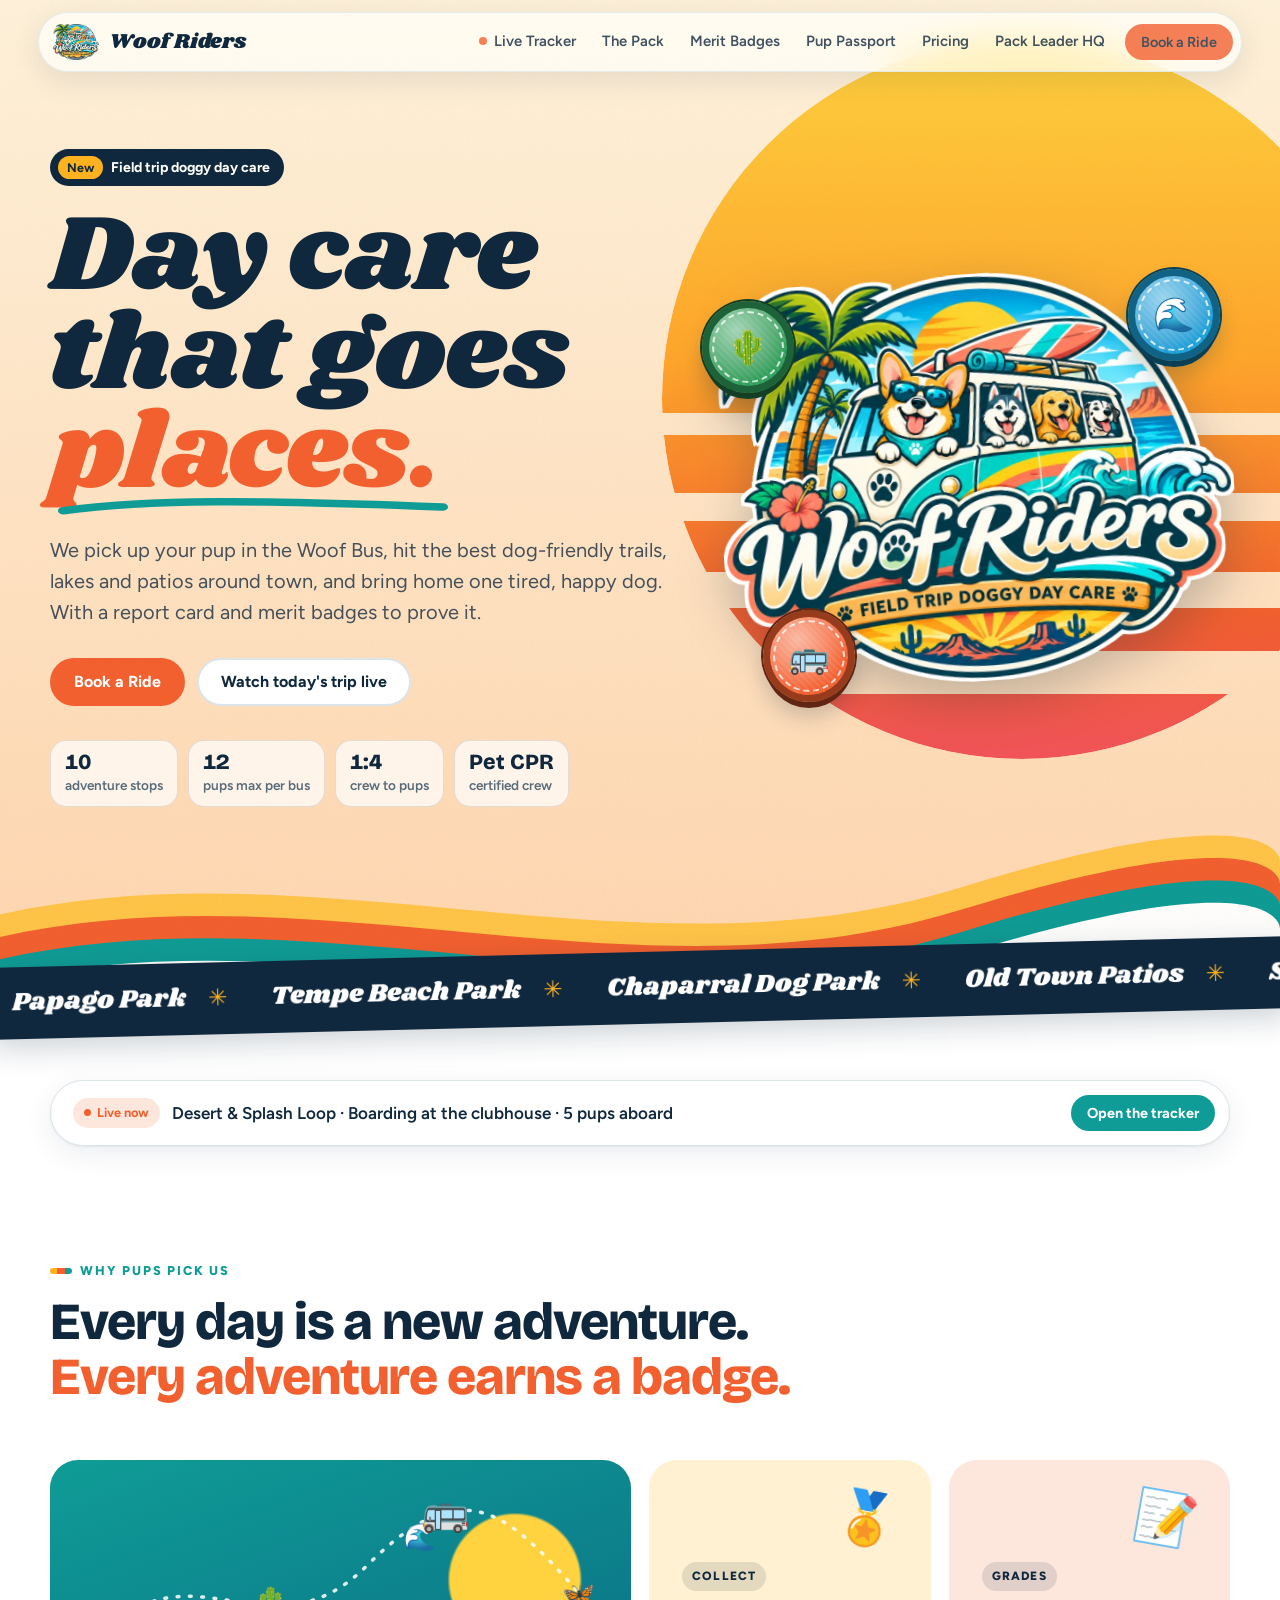
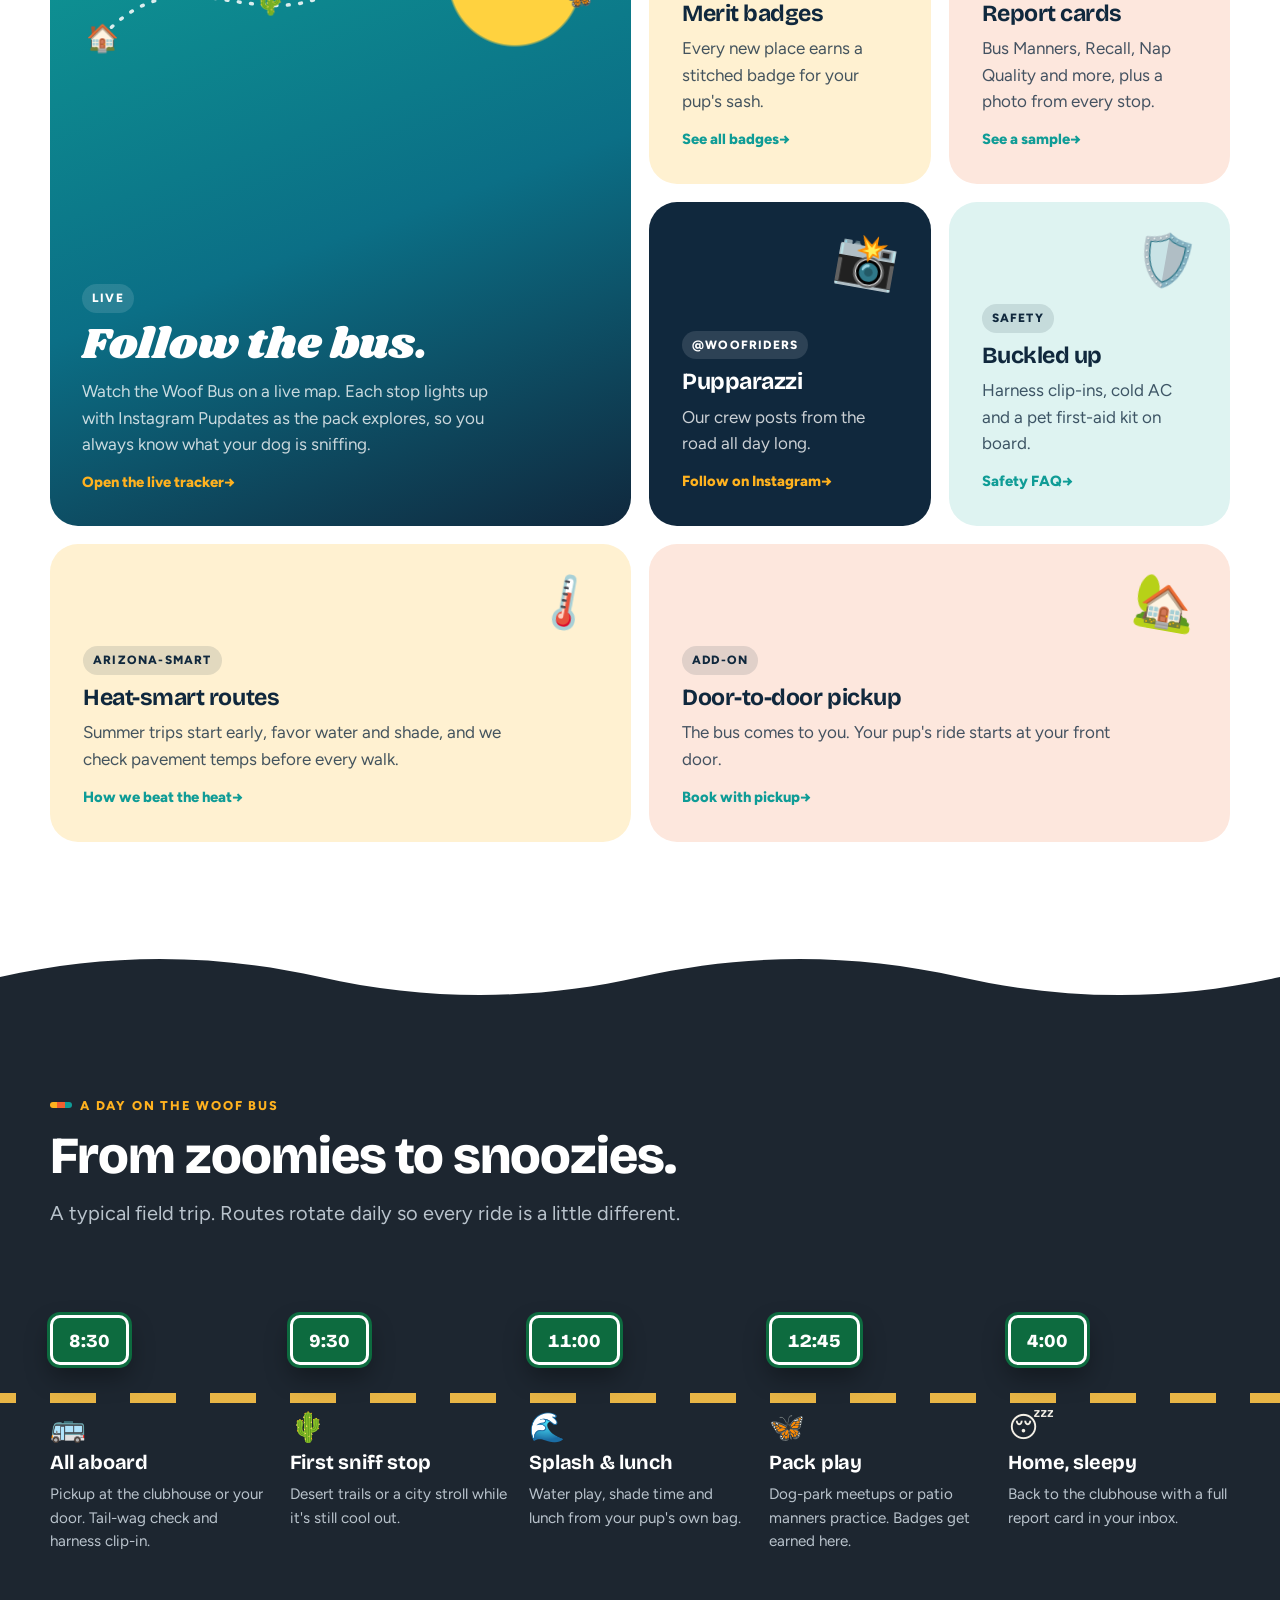
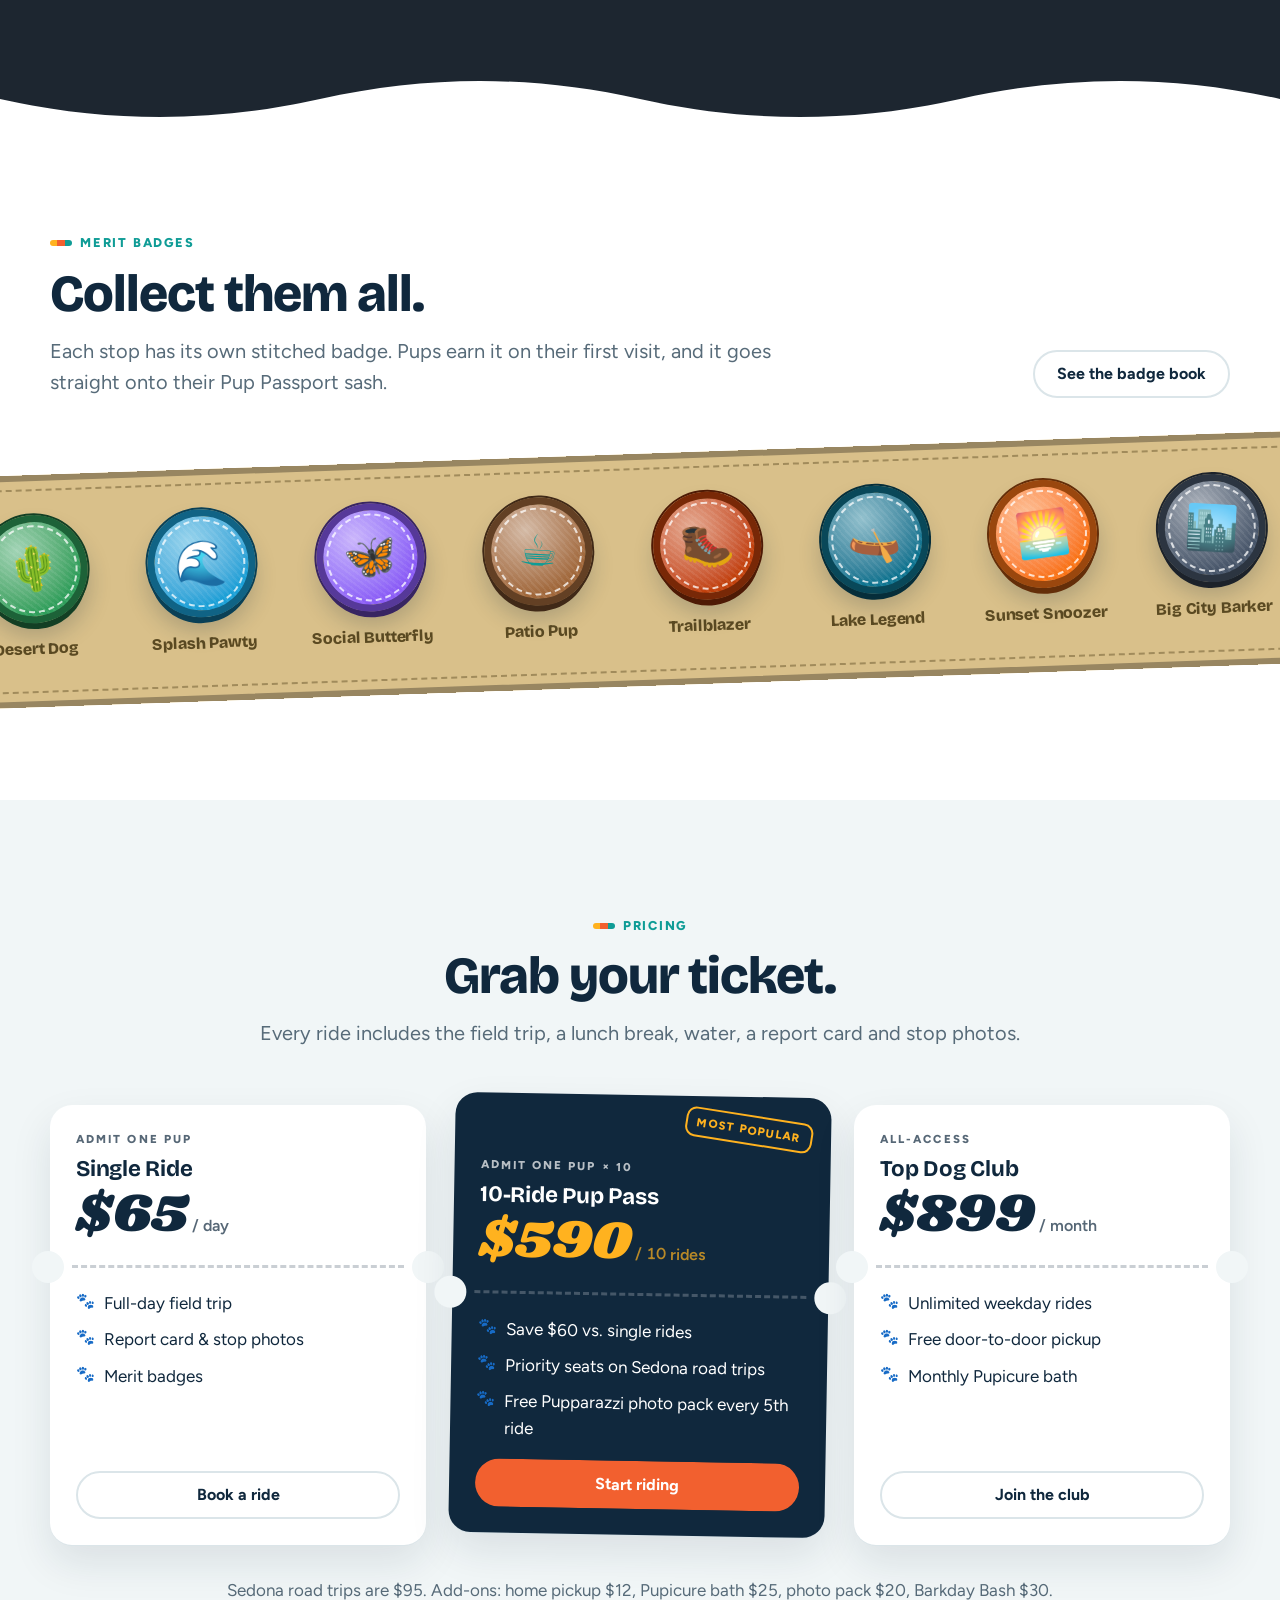
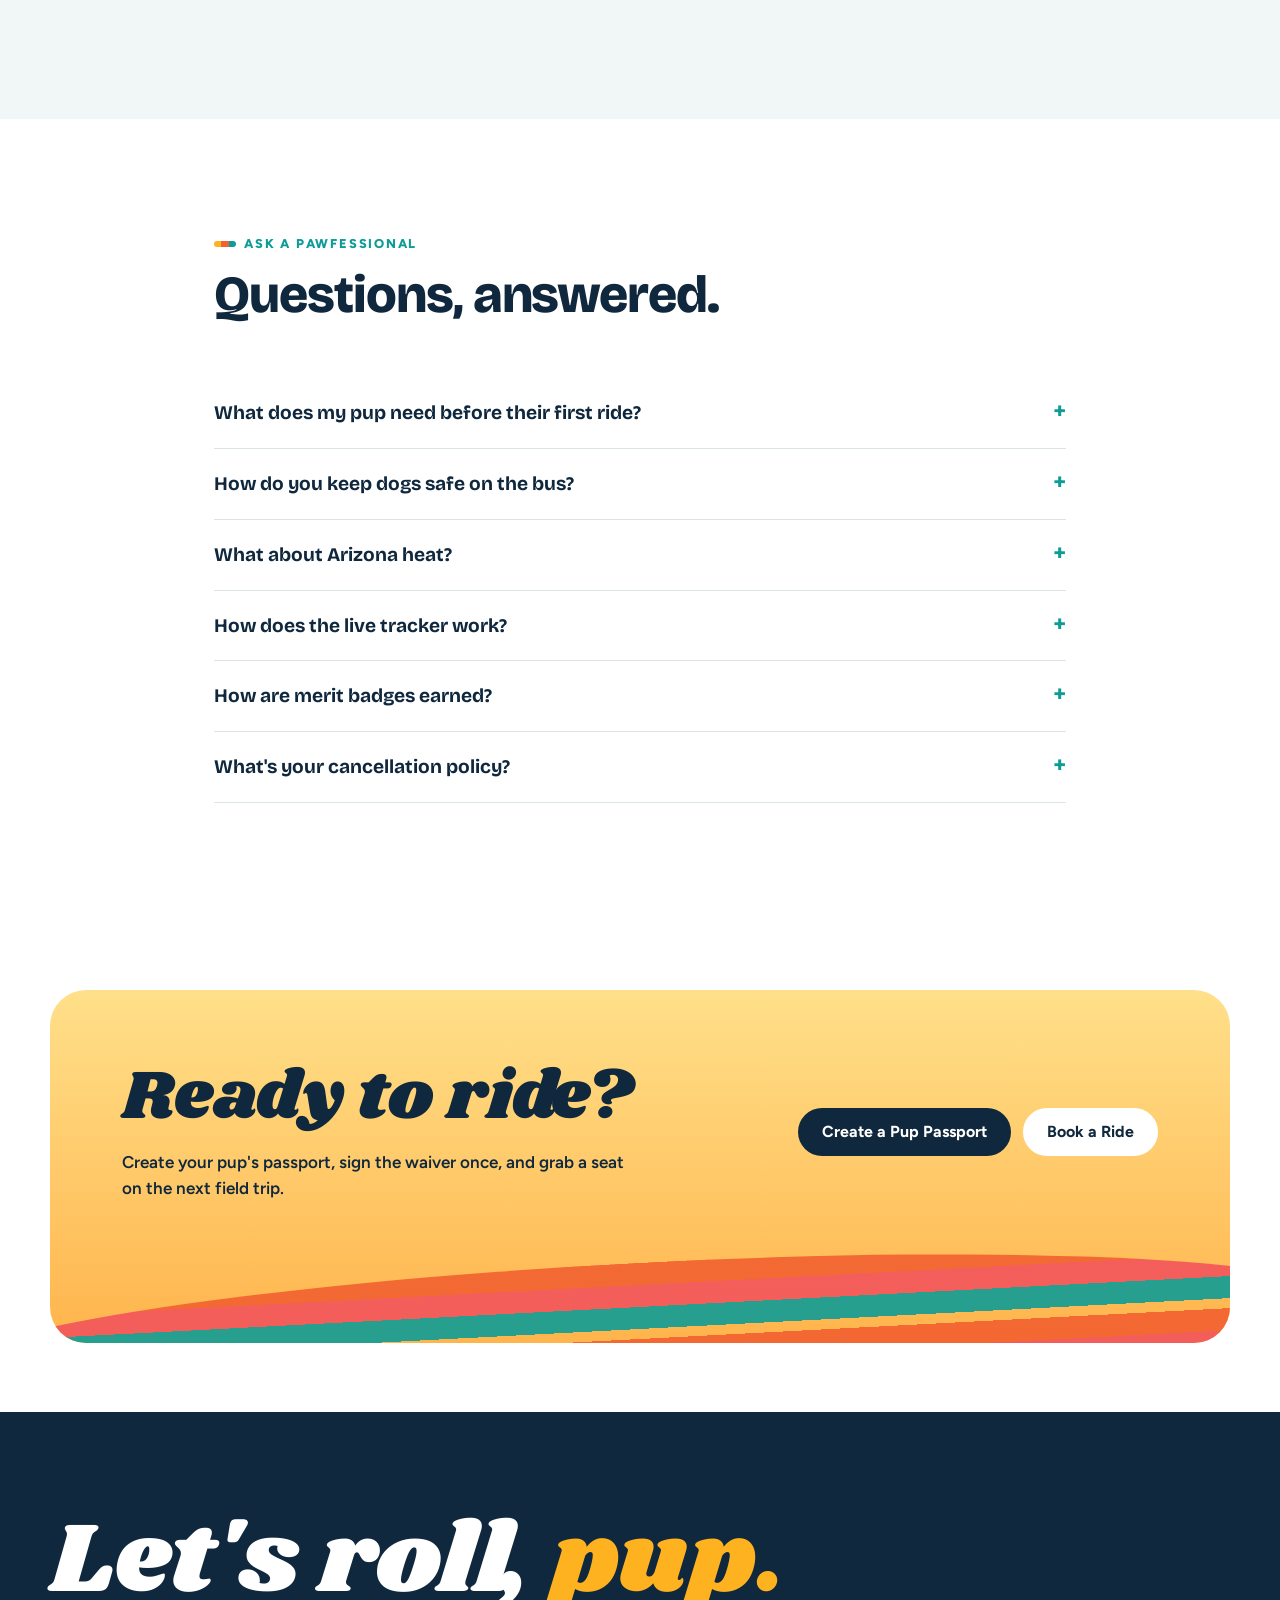
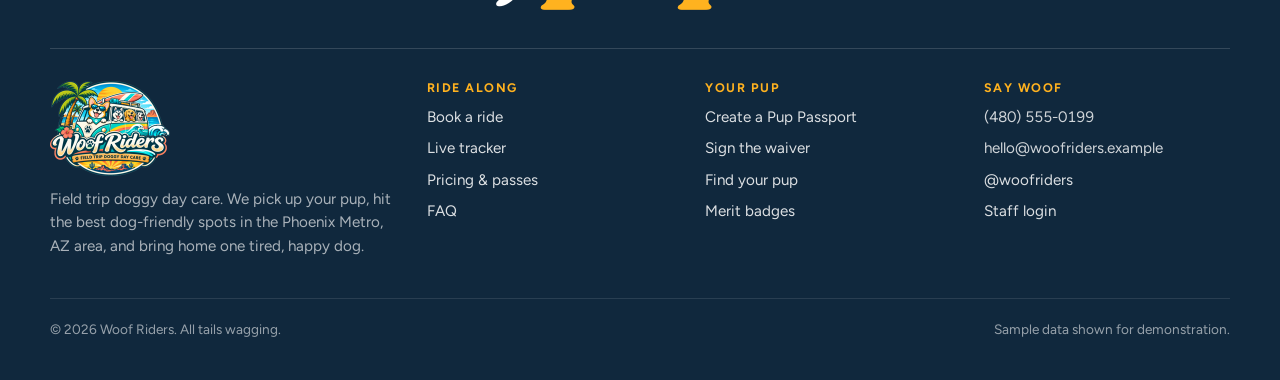
==== commit 956800fa: "Fix home page overlaps and dead-looking tiles; prep for GitHub Pages - Feature tiles are now real li" ====
--- a/index.html
+++ b/index.html
@@ -66,7 +66,7 @@
       </div>
       <div class="bento">
         <a class="tile feature" href="tracker.html" style="text-decoration:none">
-          <svg class="mini-map" viewBox="0 0 660 260" preserveAspectRatio="xMidYMid slice" aria-hidden="true">
+          <svg class="mini-map" viewBox="0 0 660 260" preserveAspectRatio="xMidYMid meet" aria-hidden="true">
             <path class="route" id="mm-route" d="M60 200 C 160 90, 250 230, 360 120 S 520 60, 600 150"/>
             <g font-size="30" text-anchor="middle"><text x="60" y="212">🏠</text><text x="250" y="170">🌵</text><text x="420" y="98">🌊</text><text x="600" y="164">🦋</text></g>
             <g><text font-size="44" text-anchor="middle" dy="14">🚌</text><animateMotion dur="7s" repeatCount="indefinite" keyPoints="0;1;0" keyTimes="0;.5;1" calcMode="linear"><mpath href="#mm-route"/></animateMotion></g>
@@ -74,13 +74,14 @@
           <span class="tag">Live</span>
           <h3>Follow the bus.</h3>
           <p>Watch the Woof Bus on a live map. Each stop lights up with Instagram Pupdates as the pack explores, so you always know what your dog is sniffing.</p>
+          <span class="go">Open the live tracker</span>
         </a>
-        <article class="tile sun"><span class="art" aria-hidden="true">🏅</span><span class="tag">Collect</span><h3>Merit badges</h3><p>Every new place earns a stitched badge for your pup's sash.</p></article>
-        <article class="tile sunset"><span class="art" aria-hidden="true">📝</span><span class="tag">Grades</span><h3>Report cards</h3><p>Bus Manners, Recall, Nap Quality and more, plus a photo from every stop.</p></article>
-        <article class="tile ink"><span class="art" aria-hidden="true">📸</span><span class="tag">@woofriders</span><h3>Pupparazzi</h3><p>Our crew posts from the road all day long.</p></article>
-        <article class="tile sea"><span class="art" aria-hidden="true">🛡️</span><span class="tag">Safety</span><h3>Buckled up</h3><p>Harness clip-ins, cold AC and a pet first-aid kit on board.</p></article>
-        <article class="tile sun wide"><span class="art" aria-hidden="true">🌡️</span><span class="tag">Arizona-smart</span><h3>Heat-smart routes</h3><p>Summer trips start early, favor water and shade, and we check pavement temps before every walk.</p></article>
-        <article class="tile sunset wide"><span class="art" aria-hidden="true">🏡</span><span class="tag">Add-on</span><h3>Door-to-door pickup</h3><p>The bus comes to you. Your pup's ride starts at your front door.</p></article>
+        <a class="tile sun" href="badges.html"><span class="art" aria-hidden="true">🏅</span><span class="tag">Collect</span><h3>Merit badges</h3><p>Every new place earns a stitched badge for your pup's sash.</p><span class="go">See all badges</span></a>
+        <a class="tile sunset" href="pup.html#biscuit"><span class="art" aria-hidden="true">📝</span><span class="tag">Grades</span><h3>Report cards</h3><p>Bus Manners, Recall, Nap Quality and more, plus a photo from every stop.</p><span class="go">See a sample</span></a>
+        <a class="tile ink" href="https://instagram.com/woofriders" target="_blank" rel="noopener"><span class="art" aria-hidden="true">📸</span><span class="tag">@woofriders</span><h3>Pupparazzi</h3><p>Our crew posts from the road all day long.</p><span class="go">Follow on Instagram</span></a>
+        <a class="tile sea" href="#faq-safety"><span class="art" aria-hidden="true">🛡️</span><span class="tag">Safety</span><h3>Buckled up</h3><p>Harness clip-ins, cold AC and a pet first-aid kit on board.</p><span class="go">Safety FAQ</span></a>
+        <a class="tile sun wide" href="#faq-heat"><span class="art" aria-hidden="true">🌡️</span><span class="tag">Arizona-smart</span><h3>Heat-smart routes</h3><p>Summer trips start early, favor water and shade, and we check pavement temps before every walk.</p><span class="go">How we beat the heat</span></a>
+        <a class="tile sunset wide" href="book.html"><span class="art" aria-hidden="true">🏡</span><span class="tag">Add-on</span><h3>Door-to-door pickup</h3><p>The bus comes to you. Your pup's ride starts at your front door.</p><span class="go">Book with pickup</span></a>
       </div>
     </div>
   </section>
@@ -154,8 +155,8 @@
         <h2>Questions, answered.</h2>
       </div>
       <details class="faq"><summary>What does my pup need before their first ride?</summary><p>A Pup Passport (profile), a signed liability waiver, and current Rabies, DHPP and Bordetella vaccines. Pups should be at least 6 months old, spayed or neutered after 7 months, and comfortable around other dogs. Every new rider does a free 30-minute meet-and-greet first.</p></details>
-      <details class="faq"><summary>How do you keep dogs safe on the bus?</summary><p>Every seat has a harness clip-in, the bus is climate controlled, and we never leave pups unattended. Our crew is pet CPR and first-aid certified, and we carry water, cooling towels and a full first-aid kit.</p></details>
-      <details class="faq"><summary>What about Arizona heat?</summary><p>From May through September we start earlier, choose water and shaded stops, and check pavement temperature before every walk. If it's too hot for paws, the route changes to indoor and water-based fun.</p></details>
+      <details class="faq" id="faq-safety"><summary>How do you keep dogs safe on the bus?</summary><p>Every seat has a harness clip-in, the bus is climate controlled, and we never leave pups unattended. Our crew is pet CPR and first-aid certified, and we carry water, cooling towels and a full first-aid kit.</p></details>
+      <details class="faq" id="faq-heat"><summary>What about Arizona heat?</summary><p>From May through September we start earlier, choose water and shaded stops, and check pavement temperature before every walk. If it's too hot for paws, the route changes to indoor and water-based fun.</p></details>
       <details class="faq"><summary>How does the live tracker work?</summary><p>The bus shares its location during trips and our crew posts to Instagram at each stop. Those Pupdates appear right on the map, so you can follow the whole day.</p></details>
       <details class="faq"><summary>How are merit badges earned?</summary><p>Each stop has its own badge, earned on a pup's first visit. There are also milestone badges for 1, 5 and 10 rides, and grade badges for top marks on the report card.</p></details>
       <details class="faq"><summary>What's your cancellation policy?</summary><p>Cancel by 6 PM the day before for a full credit. Same-day cancellations are charged half the ride price because your pup's seat was held.</p></details>
@@ -197,10 +198,13 @@
     document.getElementById("live-strip").hidden = true;
   }
   // Sash and ticker loop seamlessly, so their contents are doubled.
-  const patches = WR.state.badges.map((b) => `<div class="badge"><div class="medal" style="--c:${b.color}" aria-hidden="true">${b.emoji}</div><h4>${WR.esc(b.name)}</h4></div>`).join("");
-  document.getElementById("home-badges").innerHTML = patches + patches.replace(/class="badge"/g, 'class="badge" aria-hidden="true"');
+  const patches = WR.state.badges.filter((b) => !(b.location && WR.loc(b.location)?.retired)).map((b) => `<a class="badge" href="badges.html"><div class="medal" style="--c:${b.color}" aria-hidden="true">${b.emoji}</div><h4>${WR.esc(b.name)}</h4></a>`).join("");
+  document.getElementById("home-badges").innerHTML = patches + patches.replace(/class="badge"/g, 'class="badge" aria-hidden="true" tabindex="-1"');
   const stops = WR.state.locations.map((l) => `<span>${WR.esc(l.short)}</span>`).join("");
   document.getElementById("marquee").innerHTML = stops + stops;
+  // Tiles that link to a FAQ answer open it.
+  const openFaq = () => { const d = document.querySelector(location.hash.startsWith("#faq-") ? location.hash : null); if (d) d.open = true; };
+  window.addEventListener("hashchange", openFaq); openFaq();
 })();
 </script>
 </body>
--- a/css/styles.css
+++ b/css/styles.css
@@ -33,6 +33,8 @@
   --sash-ink: #5b4a22;
   --road: #1d2630;
   --sign: #0d6b3f;            /* highway-sign green */
+  --paper: #fbf5e6;           /* passport paper */
+  --paper-line: rgba(91, 74, 34, .10);
 
   /* Type */
   --font-display: "Bricolage Grotesque", "Figtree", system-ui, sans-serif;
@@ -57,7 +59,7 @@
     --sun: #ffc548; --sun-soft: #3a2e12; --good: #4cc983; --warn: #e3a94a; --bad: #ff7b66;
     --on-accent: #0a1520; --shadow: 0 1px 2px rgba(0,0,0,.4), 0 10px 30px rgba(0,0,0,.35);
     --glass: rgba(10, 21, 32, .72); --sky-1: #1a1838; --sky-2: #4a2340; --coral: #ff6b70; --sash: #6b5a33; --sash-ink: #f5e6c2;
-    --road: #111820; --sign: #0f7a48; color-scheme: dark;
+    --road: #111820; --sign: #0f7a48; --paper: #1c2530; --paper-line: rgba(255, 255, 255, .05); color-scheme: dark;
   }
 }
 :root[data-theme="dark"] {
@@ -66,7 +68,7 @@
   --sun: #ffc548; --sun-soft: #3a2e12; --good: #4cc983; --warn: #e3a94a; --bad: #ff7b66;
   --on-accent: #0a1520; --shadow: 0 1px 2px rgba(0,0,0,.4), 0 10px 30px rgba(0,0,0,.35);
   --glass: rgba(10, 21, 32, .72); --sky-1: #1a1838; --sky-2: #4a2340; --coral: #ff6b70; --sash: #6b5a33; --sash-ink: #f5e6c2;
-  --road: #111820; --sign: #0f7a48; color-scheme: dark;
+  --road: #111820; --sign: #0f7a48; --paper: #1c2530; --paper-line: rgba(255, 255, 255, .05); color-scheme: dark;
 }
 
 *, *::before, *::after { box-sizing: border-box; }
@@ -79,6 +81,7 @@
 body::before { content: ""; position: fixed; inset: 0 0 auto; height: env(safe-area-inset-top, 0px); z-index: 60; background: var(--glass); }
 img { max-width: 100%; height: auto; display: block; }
 main { overflow-x: clip; }
+[hidden] { display: none !important; }
 a { color: var(--sea); text-decoration-thickness: .08em; text-underline-offset: .18em; }
 h1, h2, h3, h4 { font-family: var(--font-display); line-height: 1.05; letter-spacing: -.02em; margin: 0; text-wrap: balance; }
 h1 { font-family: var(--font-script); font-size: var(--step-4); font-weight: 400; letter-spacing: -.005em; line-height: 1.02; }
@@ -236,23 +239,26 @@
 
 /* ---------- bento tiles ---------- */
 .bento { display: grid; gap: 18px; grid-template-columns: repeat(4, minmax(0, 1fr)); grid-auto-rows: minmax(220px, auto); }
-.tile { position: relative; overflow: hidden; border-radius: var(--radius-lg); padding: clamp(22px, 2.6vw, 32px); display: grid; gap: 10px; align-content: end; min-width: 0;
+.tile { position: relative; overflow: hidden; border-radius: var(--radius-lg); padding: clamp(22px, 2.6vw, 32px); display: flex; flex-direction: column; gap: 10px; min-width: 0; text-decoration: none; color: var(--ink);
   background: var(--surface); border: 1px solid var(--line); transition: transform .35s cubic-bezier(.2, 1.4, .4, 1), box-shadow .35s; }
 .tile:hover { transform: translateY(-4px) rotate(-.4deg); box-shadow: var(--shadow); }
 .tile p { color: color-mix(in srgb, currentColor 78%, transparent); max-width: 40ch; }
 .tile h3 { font-size: 1.45rem; letter-spacing: -.02em; }
-.tile .art { position: absolute; top: 18px; right: 18px; font-size: clamp(2.6rem, 4vw, 3.6rem); transform: rotate(10deg); line-height: 1; transition: transform .4s cubic-bezier(.2, 1.6, .4, 1); }
+.tile .art { align-self: flex-end; margin-bottom: auto; padding-bottom: 8px; font-size: clamp(2.6rem, 4vw, 3.4rem); transform: rotate(10deg); line-height: 1; transition: transform .4s cubic-bezier(.2, 1.6, .4, 1); }
+.tile .go { margin-top: 4px; font-weight: 800; font-size: .92rem; color: var(--sea); }
+.tile .go::after { content: " \2192"; display: inline-block; transition: transform .2s; }
+.tile:hover .go::after { transform: translateX(4px); }
+.tile.ink .go, .tile.feature .go { color: var(--sun); }
 .tile:hover .art { transform: rotate(-6deg) scale(1.12); }
-.tile .tag { justify-self: start; font-size: .75rem; font-weight: 800; letter-spacing: .1em; text-transform: uppercase; padding: 5px 10px; border-radius: 999px; background: color-mix(in srgb, currentColor 12%, transparent); }
+.tile .tag { align-self: flex-start; font-size: .75rem; font-weight: 800; letter-spacing: .1em; text-transform: uppercase; padding: 5px 10px; border-radius: 999px; background: color-mix(in srgb, currentColor 12%, transparent); }
 .tile.sun { background: var(--sun-soft); border-color: transparent; }
 .tile.sunset { background: var(--sunset-soft); border-color: transparent; }
 .tile.sea { background: var(--sea-soft); border-color: transparent; }
 .tile.ink { background: var(--ink); color: var(--bg); border-color: transparent; }
 .tile.feature { grid-column: span 2; grid-row: span 2; color: #fff; border: 0; align-content: end;
   background: radial-gradient(circle at 80% 18%, #ffd23f 0 9%, transparent 9.4%), linear-gradient(160deg, #0f9c96 0%, #0b6f86 55%, #10283d 100%); }
-.tile.feature .art { font-size: 0; top: 0; right: 0; left: 0; bottom: 40%; transform: none; }
 .tile.feature h3 { font-family: var(--font-script); font-weight: 400; font-size: clamp(2rem, 3.4vw, 3rem); letter-spacing: 0; }
-.mini-map { position: absolute; inset: 0 0 38% 0; }
+.mini-map { display: block; width: calc(100% + 2 * clamp(22px, 2.6vw, 32px)); max-width: none; margin: calc(-1 * clamp(22px, 2.6vw, 32px)) calc(-1 * clamp(22px, 2.6vw, 32px)) auto; aspect-ratio: 660 / 260; height: auto; flex-shrink: 0; }
 .mini-map path.route { fill: none; stroke: #fff; stroke-width: 4; stroke-linecap: round; stroke-dasharray: 2 12; opacity: .85; }
 .mini-map .bus { animation: drive 7s ease-in-out infinite alternate; offset-path: path("M60 200 C 160 90, 250 230, 360 120 S 520 60, 600 150"); }
 @keyframes drive { from { offset-distance: 0%; } to { offset-distance: 100%; } }
@@ -275,7 +281,7 @@
 .day-stop .emoji { font-size: 1.8rem; line-height: 1; }
 @media (max-width: 860px) {
   .day-line { grid-template-columns: minmax(0, 1fr); gap: 26px; padding-top: 0; }
-  .day-line::before { left: 52px; right: auto; top: -60px; bottom: -60px; width: 10px; height: auto; background: repeating-linear-gradient(180deg, #ffc548 0 46px, transparent 46px 80px); }
+  .day-line::before { left: 52px; right: auto; top: 0; bottom: 0; width: 10px; height: auto; background: repeating-linear-gradient(180deg, #ffc548 0 46px, transparent 46px 80px); }
   .day-stop { grid-template-columns: 112px minmax(0, 1fr); column-gap: 18px; align-items: start; }
   .day-stop time { grid-row: span 3; margin-bottom: 0; justify-self: center; }
   .day-stop time::after { display: none; }
@@ -310,7 +316,7 @@
 .sash::before { top: 14px; } .sash::after { bottom: 14px; }
 .sash-track { display: flex; gap: clamp(20px, 3vw, 44px); width: max-content; animation: ticker 50s linear infinite; padding-inline: 20px; }
 .sash:hover .sash-track { animation-play-state: paused; }
-.sash .badge { width: 130px; }
+.sash .badge { width: 130px; text-decoration: none; }
 .sash .badge h4 { color: var(--sash-ink); }
 .sash .badge:nth-child(odd) .medal { transform: rotate(-6deg); }
 .sash .badge:nth-child(even) .medal { transform: rotate(5deg); }
@@ -333,6 +339,7 @@
 .ticket ul { margin: 0; padding: 0; list-style: none; display: grid; gap: 10px; }
 .ticket li { padding-left: 28px; position: relative; }
 .ticket li::before { content: "\1F43E"; position: absolute; left: 0; top: 0; font-size: .95rem; }
+.ticket.best .ticket-top { padding-top: 64px; }
 .ticket.best { --t: var(--ink); color: var(--bg); transform: translateY(-10px) rotate(1deg); }
 .ticket.best:hover { transform: translateY(-14px) rotate(.2deg); }
 .ticket.best .price { color: var(--sun); }
@@ -359,8 +366,8 @@
 
 /* ---------- CTA band ---------- */
 .cta-band { color: #10283d; border-radius: 36px; padding: clamp(32px, 6vw, 72px); display: grid; grid-template-columns: minmax(0, 1.4fr) minmax(0, 1fr); gap: 32px; align-items: center; overflow: hidden; position: relative; isolation: isolate;
-  background: linear-gradient(180deg, #ffe08a 0%, #ffb44c 100%); }
-.cta-band::before { content: ""; position: absolute; inset: auto -10% -40% -10%; height: 70%; z-index: -1;
+  background: linear-gradient(180deg, #ffe08a 0%, #ffb44c 100%); padding-bottom: calc(clamp(32px, 6vw, 72px) + 70px); }
+.cta-band::before { content: ""; position: absolute; inset: auto -10% -70px -10%; height: 150px; z-index: -1;
   background: repeating-linear-gradient(180deg, #f2602f 0 22px, #f2545b 22px 44px, #0f9c96 44px 66px, transparent 66px 76px); border-radius: 50% 50% 0 0; transform: rotate(-3deg); opacity: .9; }
 .cta-band h2 { color: inherit; font-family: var(--font-script); font-weight: 400; font-size: clamp(2.4rem, 1.6rem + 3.4vw, 4.4rem); letter-spacing: 0; }
 .cta-band p { margin-top: 14px; font-weight: 600; max-width: 46ch; }
@@ -389,7 +396,7 @@
 .field { display: grid; gap: 6px; min-width: 0; }
 .field label, .label { font-weight: 700; font-size: .92rem; }
 .field .hint { font-size: .85rem; color: var(--muted); }
-input[type="text"], input[type="email"], input[type="tel"], input[type="number"], input[type="date"], input[type="url"], input[type="password"], select, textarea {
+input[type="text"], input[type="email"], input[type="tel"], input[type="number"], input[type="date"], input[type="time"], input[type="url"], input[type="password"], select, textarea {
   font: inherit; font-size: 1rem; color: var(--ink); background: var(--bg); border: 1.5px solid var(--line); border-radius: 12px; padding: 12px 14px; width: 100%; min-width: 0;
 }
 textarea { min-height: 96px; resize: vertical; }
@@ -465,10 +472,29 @@
 .feed-list { overflow-y: auto; padding: 16px; display: grid; gap: 16px; align-content: start; grid-auto-rows: max-content; }
 @media (max-width: 980px) {
   .tracker { grid-template-columns: minmax(0, 1fr); }
-  .map { height: 440px; }
+  .map { height: 400px; }
   .feed { border-left: 0; border-top: 1px solid var(--line); max-height: none; }
-  .feed-list { max-height: 720px; }
-}
+  /* No scroll box inside the page on phones: posts flow with the page. */
+  .feed-list { overflow: visible; max-height: none; grid-template-columns: repeat(auto-fill, minmax(min(100%, 140px), 1fr)); gap: 12px; padding: 12px; }
+  .feed-list .post-body { font-size: .86rem; padding: 8px 10px 12px; }
+  .feed-list .post-head { padding: 8px 10px; }
+  .feed-list .post-head .avatar { display: none; }
+}
+@media (max-width: 640px) {
+  .map { height: 340px; }
+  .tracker-section { padding-left: max(24px, env(safe-area-inset-left, 0px)); padding-right: max(24px, env(safe-area-inset-right, 0px)); }
+}
+@media (max-width: 640px) {
+  .itin th:nth-child(3), .itin td:nth-child(3) { display: none; }
+  .itin th, .itin td { padding: 12px 10px; }
+}
+.feed-list .empty { grid-column: 1 / -1; }
+.itin td:first-child { white-space: nowrap; }
+/* touch-safe maps: one finger scrolls the page until the map is unlocked */
+.map-lock { position: absolute; inset: 0; z-index: 500; display: grid; place-items: end center; padding: 16px; background: transparent; border: 0; cursor: pointer; font: inherit; }
+.map-lock span, .map-done { background: var(--ink); color: var(--bg); font-weight: 700; font-size: .9rem; padding: 10px 16px; border-radius: 999px; box-shadow: var(--shadow); display: inline-flex; gap: 8px; align-items: center; }
+.map-done { position: absolute; z-index: 500; right: 12px; top: 12px; border: 0; cursor: pointer; font-family: inherit; }
+
 .stop-marker { width: 40px; height: 40px; border-radius: 50%; display: grid; place-items: center; font-size: 1.25rem; background: var(--surface); border: 3px solid var(--line); box-shadow: var(--shadow); }
 .stop-marker.done { border-color: var(--sea); }
 .stop-marker.here { border-color: var(--sunset); animation: ring 1.6s infinite; }
@@ -573,11 +599,82 @@
 .footer-grid a { color: var(--bg); text-decoration: none; opacity: .85; }
 .footer-grid a:hover { opacity: 1; color: var(--sun); }
 .footer-brand img { width: 120px; margin-bottom: 12px; }
+.site-footer .muted { color: inherit; opacity: .8; }
 .footer-bottom { margin-top: 40px; padding-top: 20px; border-top: 1px solid color-mix(in srgb, var(--bg) 15%, transparent); display: flex; gap: 12px; justify-content: space-between; flex-wrap: wrap; font-size: .85rem; opacity: .7; }
 @media (max-width: 760px) { .footer-grid { grid-template-columns: repeat(2, minmax(0, 1fr)); } .footer-brand { grid-column: 1 / -1; } }
 
 /* wavy section edge */
 .wave-top { display: block; width: 100%; height: 50px; margin-bottom: -1px; }
+
+/* ---------- passport stamps ---------- */
+.passport { background: var(--paper); border-radius: 22px; padding: clamp(20px, 3vw, 36px); position: relative; overflow: hidden;
+  background-image: linear-gradient(var(--paper-line) 1px, transparent 1px), linear-gradient(90deg, var(--paper-line) 1px, transparent 1px);
+  background-size: 28px 28px; box-shadow: inset 0 0 0 1px var(--paper-line), 0 20px 40px rgba(16, 40, 61, .10); }
+.passport::before { /* spine */ content: ""; position: absolute; top: 0; bottom: 0; left: 50%; width: 2px; background: linear-gradient(var(--paper-line), color-mix(in srgb, var(--sash-ink) 25%, transparent), var(--paper-line)); }
+@media (max-width: 720px) { .passport::before { display: none; } }
+.passport-head { display: flex; justify-content: space-between; gap: 12px; flex-wrap: wrap; align-items: baseline; margin-bottom: 22px; position: relative; font: 800 .74rem var(--font-body); letter-spacing: .2em; text-transform: uppercase; color: color-mix(in srgb, var(--sash-ink) 75%, transparent); }
+.stamps { display: grid; grid-template-columns: repeat(auto-fill, minmax(150px, 1fr)); gap: 26px 18px; position: relative; }
+.worn { /* worn rubber-stamp ink */
+  -webkit-mask: url("data:image/svg+xml,%3Csvg xmlns='http://www.w3.org/2000/svg' width='180' height='180'%3E%3Cfilter id='n'%3E%3CfeTurbulence type='fractalNoise' baseFrequency='.75' numOctaves='3' seed='7'/%3E%3CfeColorMatrix values='0 0 0 0 0 0 0 0 0 0 0 0 0 0 0 0 0 0 -3.2 2.55'/%3E%3C/filter%3E%3Crect width='100%25' height='100%25' filter='url(%23n)'/%3E%3C/svg%3E") 0 0/180px 180px;
+          mask: url("data:image/svg+xml,%3Csvg xmlns='http://www.w3.org/2000/svg' width='180' height='180'%3E%3Cfilter id='n'%3E%3CfeTurbulence type='fractalNoise' baseFrequency='.75' numOctaves='3' seed='7'/%3E%3CfeColorMatrix values='0 0 0 0 0 0 0 0 0 0 0 0 0 0 0 0 0 0 -3.2 2.55'/%3E%3C/filter%3E%3Crect width='100%25' height='100%25' filter='url(%23n)'/%3E%3C/svg%3E") 0 0/180px 180px; }
+.pstamp { --c: var(--sunset); --r: -6deg; color: var(--c); justify-self: center; display: grid; place-items: center; text-align: center; gap: 2px;
+  width: 148px; aspect-ratio: 1; max-width: 100%; padding: 14px; border: 3px solid currentColor; border-radius: 50%;
+  box-shadow: inset 0 0 0 4px var(--paper), inset 0 0 0 6px currentColor; transform: rotate(var(--r)); text-transform: uppercase; line-height: 1.05; }
+.pstamp.rect { border-radius: 14px; aspect-ratio: 1.25; width: 160px; }
+.pstamp.oval { border-radius: 50% / 42%; aspect-ratio: 1.3; width: 166px; }
+.pstamp .top { font: 800 .58rem var(--font-body); letter-spacing: .2em; }
+.pstamp .em { font-size: 1.7rem; line-height: 1.1; filter: grayscale(1) contrast(1.4); opacity: .85; }
+.pstamp .name { font: 400 .98rem var(--font-script); letter-spacing: .01em; text-transform: none; }
+.pstamp .date { font: 800 .7rem var(--font-body); letter-spacing: .14em; font-variant-numeric: tabular-nums; padding: 2px 6px; border-block: 2px solid currentColor; margin-top: 3px; }
+.pstamp.empty { color: color-mix(in srgb, var(--sash-ink) 30%, transparent); border-style: dashed; box-shadow: none; transform: none; -webkit-mask: none; mask: none; }
+.pstamp.empty .em { opacity: .4; }
+.pstamp.thump { animation: thump .55s cubic-bezier(.3, 1.6, .5, 1) both; }
+@keyframes thump { from { transform: scale(2.2) rotate(calc(var(--r) - 12deg)); opacity: 0; } 60% { opacity: 1; } to { transform: rotate(var(--r)); opacity: 1; } }
+/* small stamps used elsewhere */
+.mini-stamp { --c: var(--sunset); position: absolute; color: var(--c); border: 3px solid currentColor; border-radius: 10px; padding: 6px 10px; font: 800 .72rem var(--font-body); letter-spacing: .14em; text-transform: uppercase; line-height: 1.15; text-align: center; transform: rotate(-10deg); box-shadow: inset 0 0 0 2px var(--surface), inset 0 0 0 4px currentColor; background: color-mix(in srgb, var(--surface) 70%, transparent); }
+.mini-stamp b { display: block; font: 400 1.05rem var(--font-script); letter-spacing: 0; text-transform: none; }
+.pup-photo-wrap { position: relative; width: 100%; max-width: 260px; }
+.pup-photo-wrap .mini-stamp { right: -18px; bottom: 6px; --c: var(--sea); }
+.report-note { position: relative; }
+.report-note .mini-stamp { right: 18px; top: -26px; transform: rotate(9deg); --c: var(--good); }
+.welcome-stamp { display: flex; gap: 22px; align-items: center; flex-wrap: wrap; }
+.welcome-stamp .pstamp { width: 132px; flex-shrink: 0; }
+
+/* ---------- boarding pass confirmation ---------- */
+.boarding { display: grid; grid-template-columns: minmax(0, 1fr) 230px; max-width: 900px; margin-inline: auto; background: var(--surface); border-radius: 26px; box-shadow: 0 1px 0 var(--line), 0 30px 60px rgba(16, 40, 61, .16); position: relative; animation: print-in .8s cubic-bezier(.2, .9, .3, 1) both; }
+@keyframes print-in { from { transform: translateY(30px) rotate(-1.5deg); opacity: 0; } to { transform: none; opacity: 1; } }
+.bp-main { min-width: 0; display: grid; }
+.bp-head { background: var(--ink); color: var(--bg); border-radius: 26px 0 0 0; padding: 18px 26px; display: flex; align-items: center; gap: 14px; position: relative; overflow: hidden; }
+.bp-head img { width: 54px; }
+.bp-head strong { font: 400 1.5rem var(--font-script); white-space: nowrap; }
+.bp-head span { font: 800 .72rem var(--font-body); letter-spacing: .22em; text-transform: uppercase; opacity: .75; margin-left: auto; margin-right: 96px; position: relative; z-index: 1; white-space: nowrap; }
+.bp-head::after { content: ""; position: absolute; right: -14px; top: 0; bottom: 0; width: 104px; background: repeating-linear-gradient(90deg, #ffc548 0 14px, #f2602f 14px 28px, #0f9c96 28px 42px, transparent 42px 52px); transform: skewX(-20deg); opacity: .9; }
+.bp-route { display: grid; grid-template-columns: minmax(0, 1fr) auto minmax(0, 1fr); gap: 14px; align-items: center; padding: 26px 26px 6px; }
+.bp-route .code { font: 400 clamp(2rem, 1.4rem + 2.4vw, 3rem) var(--font-script); line-height: 1; }
+.bp-route .place { color: var(--muted); font-size: .88rem; font-weight: 600; }
+.bp-route .to { text-align: right; }
+.bp-route .bus { font-size: 1.8rem; display: grid; justify-items: center; color: var(--line); }
+.bp-route .bus::after { content: ""; width: 90px; height: 0; border-top: 3px dashed var(--line); margin-top: 4px; }
+.bp-fields { display: grid; grid-template-columns: repeat(4, minmax(0, 1fr)); gap: 16px; padding: 22px 26px 26px; }
+.bp-field { min-width: 0; }
+.bp-field small { display: block; font: 800 .66rem var(--font-body); letter-spacing: .16em; text-transform: uppercase; color: var(--muted); margin-bottom: 4px; }
+.bp-field strong { font-family: var(--font-display); font-size: 1.15rem; font-variant-numeric: tabular-nums; overflow-wrap: anywhere; }
+.bp-field.wide { grid-column: span 2; }
+.bp-stub { border-left: 3px dashed var(--line); padding: 24px 22px; display: grid; gap: 12px; align-content: space-between; position: relative; min-width: 0; }
+.bp-stub::before, .bp-stub::after { content: ""; position: absolute; left: -19px; width: 34px; height: 34px; border-radius: 50%; background: var(--bg); }
+.bp-stub::before { top: -17px; } .bp-stub::after { bottom: -17px; }
+.barcode { height: 70px; border-radius: 4px; }
+.bp-stub .mini-stamp { position: relative; justify-self: start; transform: rotate(-8deg); --c: var(--sunset); }
+@media (max-width: 760px) {
+  .boarding { grid-template-columns: minmax(0, 1fr); }
+  .bp-head { border-radius: 26px 26px 0 0; }
+  .bp-head span { display: none; }
+  .bp-route { grid-template-columns: minmax(0, 1fr) minmax(0, 1fr); }
+  .bp-route .bus { display: none; }
+  .bp-fields { grid-template-columns: repeat(2, minmax(0, 1fr)); }
+  .bp-stub { border-left: 0; border-top: 3px dashed var(--line); }
+  .bp-stub::before { top: -19px; left: -17px; } .bp-stub::after { top: -19px; bottom: auto; left: auto; right: -17px; }
+}
 
 @media (prefers-reduced-motion: reduce) {
   .marquee-track, .sash-track { animation: none !important; }
